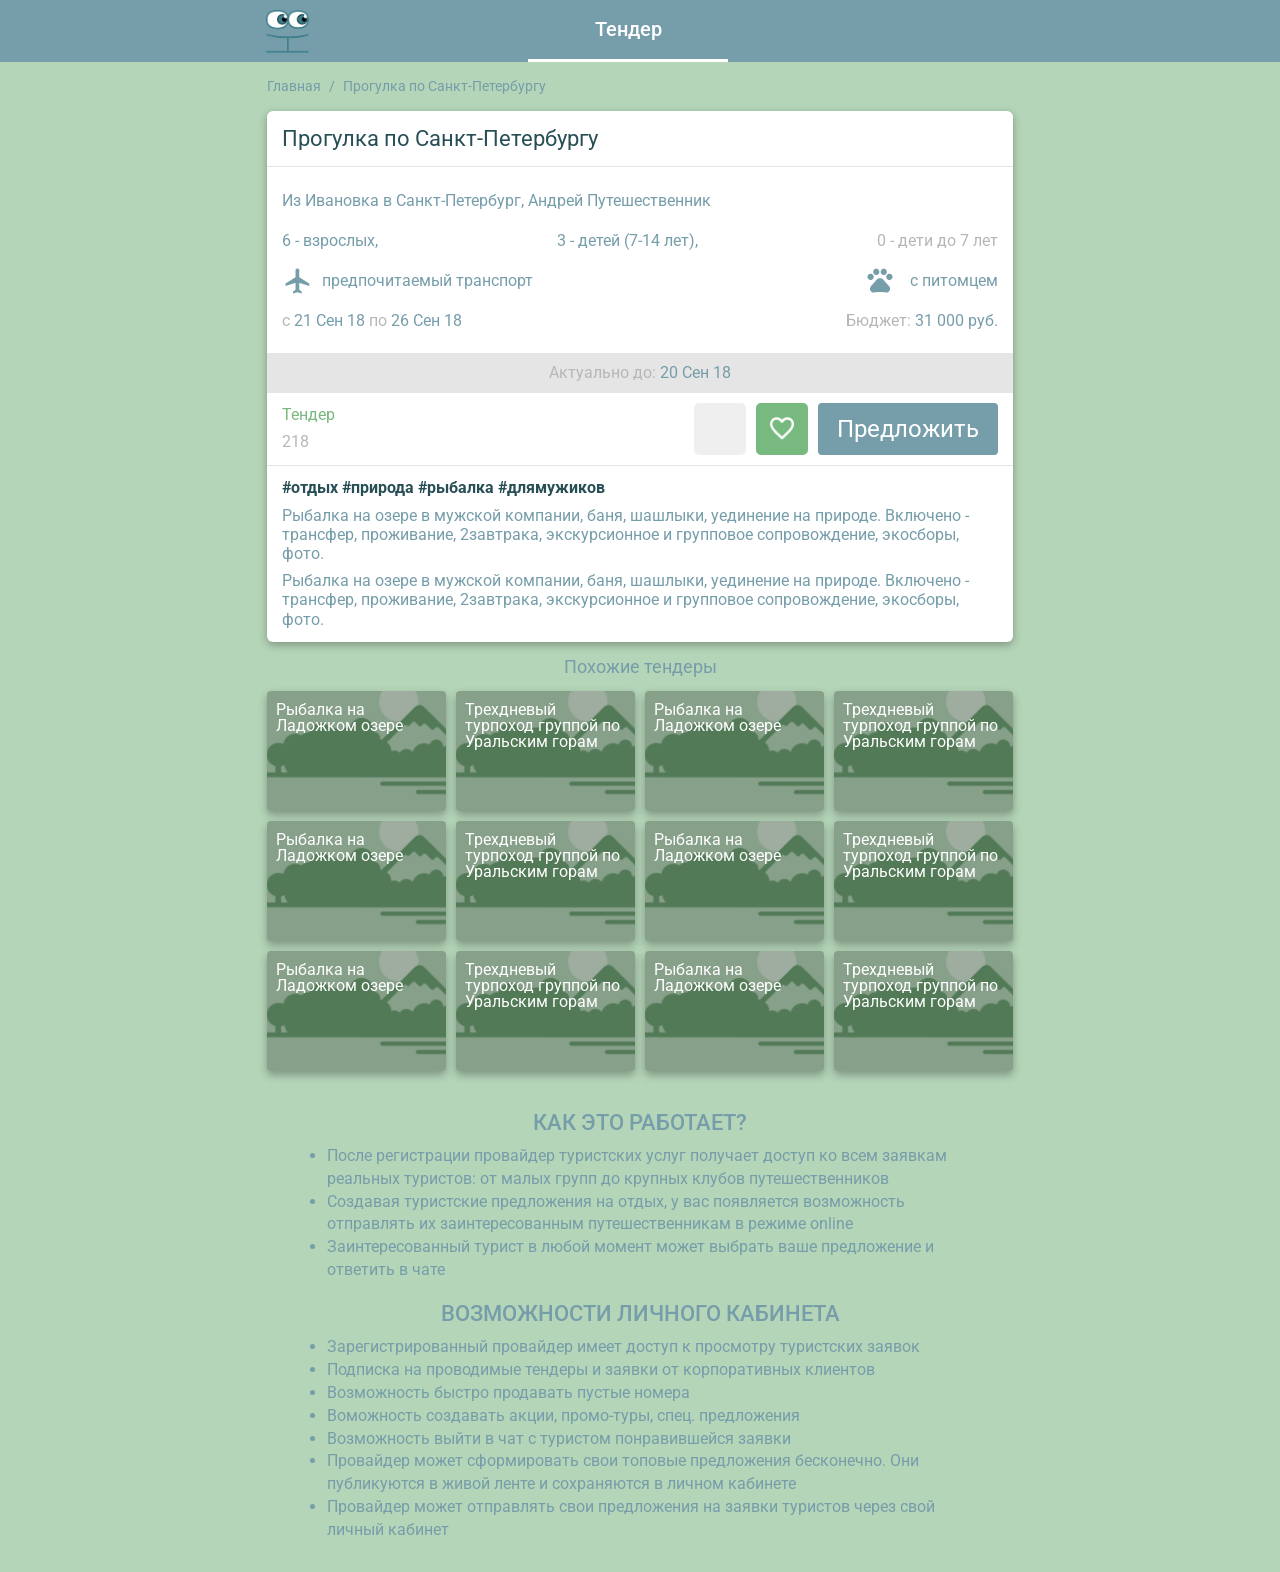
==== files/index.html @ 56664cee "fix index" ====
<!DOCTYPE html>
<!-- saved from url=(0030)https://h-dev.8h.ru/tender/218 -->
<html class="">

<head>
  <meta http-equiv="Content-Type" content="text/html; charset=UTF-8">
  <!--<base href="/">-->
  <base href=".">

  <title>Тендер-заявка на турпортале 8h.ru Прогулка по Санкт-Петербургу</title>
  <meta name="format-detection" content="telephone=no">
  <meta name="viewport" content="width=device-width, initial-scale=1, maximum-scale=1, user-scalable=no">
  <!--        <link rel="shortcut icon" href="design/images/#" />-->
  <link rel="stylesheet" type="text/css" href="./style.css">
  <link rel="stylesheet" type="text/css" href="./bootstrap.min.css">
  <link rel="stylesheet" type="text/css" href="./bootstrap_col_15.css">
  <link rel="stylesheet" type="text/css" href="./jquery.fancybox.css">
  <link rel="stylesheet" href="./jquery.bxslider.css">

  <!-- Yandex.Metrika counter -->
  <script type="text/javascript" async="" src="./tag.js"></script>
  <script type="text/javascript">
    (function (d, w, c) {
      (w[c] = w[c] || []).push(function () {
        try {
          w.yaCounter49089934 = new Ya.Metrika2({
            id: 49089934,
            clickmap: true,
            trackLinks: true,
            accurateTrackBounce: true,
            webvisor: true
          });
        } catch (e) { }
      });

      var n = d.getElementsByTagName("script")[0],
        s = d.createElement("script"),
        f = function () { n.parentNode.insertBefore(s, n); };
      s.type = "text/javascript";
      s.async = true;
      s.src = "https://mc.yandex.ru/metrika/tag.js";

      if (w.opera == "[object Opera]") {
        d.addEventListener("DOMContentLoaded", f, false);
      } else { f(); }
    })(document, window, "yandex_metrika_callbacks2");
  </script>
  <noscript>
    <div>
      <img src="https://mc.yandex.ru/watch/49089934" style="position:absolute; left:-9999px;" alt="" />
    </div>
  </noscript>
  <!-- /Yandex.Metrika counter -->
  <style type="text/css">
    .fancybox-margin {
      margin-right: 0px;
    }
  </style>
  <meta property="og:type" content="website">
  <meta property="og:title" content="Тендер на турпортале 8h.ru Прогулка по Санкт-Петербургу">
  <meta property="og:description" content="Тестовая заявка">
  <style type="text/css">
    .ya-share2,
    .ya-share2 * {
      line-height: normal;
    }

    .ya-share2 :link:hover,
    .ya-share2 :visited:hover {
      color: #000 !important;
    }

    .ya-share2 input {
      color: inherit;
      font: inherit;
      margin: 0;
      line-height: normal;
    }

    .ya-share2__container_size_m {
      font-size: 13px;
    }

    .ya-share2__container_size_m .ya-share2__icon {
      height: 24px;
      width: 24px;
      background-size: 24px 24px;
    }

    .ya-share2__container_size_m .ya-share2__title {
      line-height: 24px;
    }

    .ya-share2__container_size_m .ya-share2__item {
      margin: 5px 4px 5px 0;
    }

    .ya-share2__container_size_m .ya-share2__item:last-child {
      margin-right: 0;
    }

    .ya-share2__container_size_m .ya-share2__counter {
      font-size: 12px;
      line-height: 24px;
      padding: 0 8px;
    }

    .ya-share2__container_size_m .ya-share2__counter:before {
      margin-left: -8px;
    }

    .ya-share2__container_size_m .ya-share2__icon_more:before {
      font-size: 12px;
      line-height: 24px;
    }

    .ya-share2__container_size_m .ya-share2__popup {
      padding: 5px 10px;
    }

    .ya-share2__container_size_m .ya-share2__popup_direction_bottom {
      top: 28px;
    }

    .ya-share2__container_size_m .ya-share2__popup_direction_top {
      bottom: 28px;
    }

    .ya-share2__container_size_m .ya-share2__input_copy {
      width: 140px;
    }

    .ya-share2__container_size_m .ya-share2__badge+.ya-share2__title {
      margin-left: 10px;
    }

    .ya-share2__container_size_s {
      font-size: 12px;
    }

    .ya-share2__container_size_s .ya-share2__icon {
      height: 18px;
      width: 18px;
      background-size: 18px 18px;
    }

    .ya-share2__container_size_s .ya-share2__title {
      line-height: 18px;
    }

    .ya-share2__container_size_s .ya-share2__item {
      margin: 3px 4px 3px 0;
    }

    .ya-share2__container_size_s .ya-share2__item:last-child {
      margin-right: 0;
    }

    .ya-share2__container_size_s .ya-share2__counter {
      font-size: 10px;
      line-height: 18px;
      padding: 0 6px;
    }

    .ya-share2__container_size_s .ya-share2__counter:before {
      margin-left: -6px;
    }

    .ya-share2__container_size_s .ya-share2__icon_more:before {
      font-size: 10px;
      line-height: 18px;
    }

    .ya-share2__container_size_s .ya-share2__popup {
      padding: 3px 6px;
    }

    .ya-share2__container_size_s .ya-share2__popup_direction_bottom {
      top: 21px;
    }

    .ya-share2__container_size_s .ya-share2__popup_direction_top {
      bottom: 21px;
    }

    .ya-share2__container_size_s .ya-share2__input_copy {
      width: 110px;
    }

    .ya-share2__container_size_s .ya-share2__badge+.ya-share2__title {
      margin-left: 6px;
    }

    .ya-share2__list_direction_horizontal>.ya-share2__item {
      display: inline-block;
      vertical-align: top;
      margin-top: 0;
      margin-bottom: 0;
    }

    .ya-share2__list_direction_horizontal>.ya-share2__item>.ya-share2__link>.ya-share2__title {
      display: none;
    }

    .ya-share2__list_direction_vertical>.ya-share2__item {
      display: block;
      margin-right: 0;
    }

    .ya-share2__list_direction_vertical>.ya-share2__item>.ya-share2__link>.ya-share2__badge>.ya-share2__counter {
      display: none;
    }

    .ya-share2__list {
      display: inline-block;
      vertical-align: top;
      padding: 0;
      margin: 0;
      list-style-type: none;
    }

    .ya-share2__item {
      font-family: Arial, sans;
      display: inline-block;
    }

    .ya-share2__item:hover {
      opacity: 0.9;
    }

    .ya-share2__link {
      display: inline-block;
      vertical-align: top;
      text-decoration: none;
      white-space: nowrap;
    }

    .ya-share2__badge {
      display: inline-block;
      vertical-align: top;
      border-radius: 2px;
      color: #fff;
      overflow: hidden;
      position: relative;
    }

    .ya-share2__icon {
      display: inline-block;
      vertical-align: top;
    }

    .ya-share2__icon:active {
      box-shadow: inset 0 2px 0 0 rgba(0, 0, 0, 0.1);
    }

    .ya-share2__counter {
      display: none;
    }

    .ya-share2__counter:before {
      content: "";
      position: absolute;
      width: 1px;
      top: 2px;
      bottom: 2px;
      background: url("[data-uri]") 0 0 repeat-y;
    }

    .ya-share2__counter_visible {
      display: inline-block;
    }

    .ya-share2__counter_total-counter {
      color: #000;
      position: absolute;
      top: 0;
      left: 0;
    }

    .ya-share2__item_total-counter.ya-share2__item_total-counter {
      display: none;
    }

    .ya-share2__item_total-counter.ya-share2__item_total-counter_visible {
      display: inline-block;
    }

    .ya-share2__title {
      display: inline-block;
      color: #000;
      vertical-align: bottom;
    }

    .ya-share2__title:hover {
      color: #f00;
    }

    .ya-share2__item_more {
      position: relative;
    }

    .ya-share2__item_more:hover {
      opacity: 1;
    }

    .ya-share2__icon_more,
    .ya-share2__icon_total-counter {
      background-color: #fff;
      border: 1px solid #cdcdcd;
      box-sizing: border-box;
      position: relative;
    }

    .ya-share2__icon_more:before {
      content: '•••';
      color: #a0a0a0;
      left: 0;
      right: 0;
      top: 0;
      bottom: 0;
      position: absolute;
      text-align: center;
    }

    .ya-share2__popup {
      position: absolute;
      display: none;
      border: 1px solid #e6e6e6;
      z-index: 9999;
      background-color: #fff;
    }

    .ya-share2__popup_direction_bottom {
      box-shadow: 0 10px 20px -5px rgba(0, 0, 0, 0.4);
    }

    .ya-share2__popup_direction_top {
      box-shadow: 0 0 20px -5px rgba(0, 0, 0, 0.4);
    }

    .ya-share2__popup_list-direction_horizontal {
      right: 0;
    }

    .ya-share2__popup_list-direction_vertical {
      left: 0;
    }

    .ya-share2__popup_visible {
      display: block;
    }

    .ya-share2__popup_clipboard .ya-share2__input_copy,
    .ya-share2__link_copy {
      display: none;
    }

    .ya-share2__popup_clipboard .ya-share2__link_copy {
      display: inline-block;
    }

    .ya-share2__item_service_blogger .ya-share2__badge {
      background-color: #fb8f3d;
    }

    .ya-share2__item_service_blogger .ya-share2__icon {
      background: url("data:image/svg+xml,%3Csvg viewBox='0 0 24 24' xmlns='http://www.w3.org/2000/svg'%3E%3Cpath d='M19.896 14.833A5.167 5.167 0 0 1 14.729 20H9.166A5.167 5.167 0 0 1 4 14.833V9.167A5.166 5.166 0 0 1 9.166 4h2.608a5.167 5.167 0 0 1 5.167 5.167l.002.011c.037.536.484.96 1.03.96l.018-.002h.872c.57 0 1.034.463 1.034 1.034l-.001 3.663zM9.038 10.176h2.926a.993.993 0 0 0 0-1.987H9.038a.994.994 0 0 0 0 1.987zm5.867 3.83H9.032a.94.94 0 0 0 0 1.879h5.873a.94.94 0 1 0 0-1.88z' fill='%23FFF' fill-rule='evenodd'/%3E%3C/svg%3E");
    }

    .ya-share2__item_service_collections .ya-share2__badge {
      background-color: #eb1c00;
    }

    .ya-share2__item_service_collections .ya-share2__icon {
      background: url("data:image/svg+xml,%3Csvg viewBox='0 0 24 24' xmlns='http://www.w3.org/2000/svg'%3E%3Cpath d='M7 18l5-2.71L17 18V6H7v12z' fill='%23FFF' fill-rule='evenodd'/%3E%3C/svg%3E");
    }

    .ya-share2__item_service_delicious .ya-share2__badge {
      background-color: #31a9ff;
    }

    .ya-share2__item_service_delicious .ya-share2__icon {
      background: url("data:image/svg+xml,%3Csvg viewBox='0 0 24 24' xmlns='http://www.w3.org/2000/svg'%3E%3Cpath d='M4 12h8v8H4zm8-8h8v8h-7.984z' fill='%23FFF' fill-rule='evenodd'/%3E%3C/svg%3E");
    }

    .ya-share2__item_service_digg .ya-share2__badge {
      background-color: #000;
    }

    .ya-share2__item_service_digg .ya-share2__icon {
      background: url("data:image/svg+xml,%3Csvg viewBox='0 0 24 24' xmlns='http://www.w3.org/2000/svg'%3E%3Cpath d='M5.555 10.814V14.1h.96s.18.005.18-.222v-3.287h-.96s-.18-.006-.18.222zm8.032 3.065v-3.287h-.96s-.18-.006-.18.222V14.1h.96s.18.006.18-.222zm-5.306 1.32c0 .227-.18.222-.18.222H4V9.497c0-.227.18-.222.18-.222h2.514V7.222c0-.227.18-.222.18-.222h1.408l-.001 8.199zm2.065 0c0 .227-.18.221-.18.221H8.761V9.496c0-.226.18-.221.18-.221h1.406v5.924zm0-7.103c0 .227-.18.222-.18.222H8.76V7.222c0-.227.18-.222.18-.222h1.408l-.001 1.096zm4.827 9.21c0 .228-.18.223-.18.223h-4.1v-1.096c0-.227.18-.222.18-.222h2.513v-.79h-2.694V9.497c0-.227.18-.222.18-.222l4.102.003v8.029zm4.826 0c0 .228-.18.223-.18.223h-4.1v-1.096c0-.227.18-.222.18-.222h2.514v-.79h-2.695V9.497c0-.227.18-.222.18-.222L20 9.279v8.028zm-1.585-3.427v-3.287h-.96s-.18-.006-.18.222V14.1h.96s.18.006.18-.222z' fill='%23FFF' fill-rule='evenodd'/%3E%3C/svg%3E");
    }

    .ya-share2__item_service_evernote .ya-share2__badge {
      background-color: #24d666;
    }

    .ya-share2__item_service_evernote .ya-share2__icon {
      background: url("data:image/svg+xml,%3Csvg viewBox='0 0 24 24' xmlns='http://www.w3.org/2000/svg'%3E%3Cpath d='M6.277 7.109h1.517c.08 0 .16-.08.16-.16V5.313c0-.28.08-.559.159-.758l.04-.12L5.2 7.348l.16-.08c.239-.12.558-.16.917-.16zm11.654-.28c-.12-.638-.479-.917-.838-1.037-.36-.12-.718-.28-1.676-.4-.759-.08-1.557-.12-2.116-.12-.16-.438-.399-.917-1.317-1.156-.638-.16-1.796-.12-2.155-.08-.559.08-.758.319-.918.479-.16.16-.28.598-.28.878v1.556c0 .48-.318.838-.877.838H6.397c-.32 0-.559.04-.758.12-.16.12-.32.28-.4.4-.2.279-.239.598-.239.957 0 0 0 .28.08.798.04.4.479 3.033.878 3.911.16.36.28.48.599.639.718.32 2.354.639 3.152.758.759.08 1.278.32 1.557-.279 0 0 .04-.16.12-.36a6.3 6.3 0 0 0 .28-1.915c0-.04.079-.04.079 0 0 .36-.08 1.557.838 1.876.36.12 1.118.24 1.876.32.678.079 1.197.358 1.197 2.114 0 1.078-.24 1.238-1.397 1.238-.958 0-1.317.04-1.317-.759 0-.598.599-.558 1.078-.558.2 0 .04-.16.04-.52 0-.398.24-.598 0-.598-1.557-.04-2.475 0-2.475 1.956 0 1.796.679 2.115 2.914 2.115 1.756 0 2.354-.04 3.073-2.275.16-.439.479-1.796.678-4.03.16-1.478-.12-5.788-.319-6.866zm-3.033 4.75c-.2 0-.32 0-.519.04h-.08s-.04 0-.04-.04v-.04c.08-.4.28-.878.878-.878.639.04.799.599.799 1.038v.04c0 .04-.04.04-.04.04-.04 0-.04 0-.04-.04-.28-.08-.599-.12-.958-.16z' fill='%23FFF' fill-rule='evenodd'/%3E%3C/svg%3E");
    }

    .ya-share2__item_service_facebook .ya-share2__badge {
      background-color: #3b5998;
    }

    .ya-share2__item_service_facebook .ya-share2__icon {
      background: url("data:image/svg+xml,%3Csvg viewBox='0 0 24 24' xmlns='http://www.w3.org/2000/svg'%3E%3Cpath d='M13.423 20v-7.298h2.464l.369-2.845h-2.832V8.042c0-.824.23-1.385 1.417-1.385h1.515V4.111A20.255 20.255 0 0 0 14.148 4c-2.183 0-3.678 1.326-3.678 3.76v2.097H8v2.845h2.47V20h2.953z' fill='%23FFF' fill-rule='evenodd'/%3E%3C/svg%3E");
    }

    .ya-share2__item_service_gplus .ya-share2__badge {
      background-color: #dc4e41;
    }

    .ya-share2__item_service_gplus .ya-share2__icon {
      background: url("data:image/svg+xml,%3Csvg viewBox='0 0 24 24' xmlns='http://www.w3.org/2000/svg'%3E%3Cpath d='M9.09 11.364v1.745h2.888c-.116.75-.873 2.196-2.887 2.196-1.738 0-3.156-1.44-3.156-3.214 0-1.775 1.418-3.215 3.156-3.215.989 0 1.65.422 2.029.786l1.382-1.331C11.615 7.5 10.465 7 9.09 7A5.087 5.087 0 0 0 4 12.09a5.087 5.087 0 0 0 5.09 5.092c2.94 0 4.888-2.066 4.888-4.975 0-.334-.036-.589-.08-.843H9.091zm10.91 0h-1.455V9.909h-1.454v1.455h-1.455v1.454h1.455v1.455h1.454v-1.455H20' fill='%23FFF' fill-rule='evenodd'/%3E%3C/svg%3E");
    }

    .ya-share2__item_service_linkedin .ya-share2__badge {
      background-color: #0083be;
    }

    .ya-share2__item_service_linkedin .ya-share2__icon {
      background: url("data:image/svg+xml,%3Csvg viewBox='0 0 24 24' xmlns='http://www.w3.org/2000/svg'%3E%3Cpath d='M4.246 8.954h3.41v10.281h-3.41zm1.725-4.935c-1.167 0-1.929.769-1.929 1.776 0 .987.74 1.777 1.884 1.777h.022c1.19 0 1.93-.79 1.93-1.777-.023-1.007-.74-1.776-1.907-1.776zm10.052 4.715c-1.81 0-2.62.997-3.073 1.698V8.976H9.54c.045.965 0 10.281 0 10.281h3.41v-5.742c0-.307.022-.614.112-.834.246-.613.807-1.25 1.75-1.25 1.233 0 1.727.944 1.727 2.325v5.501h3.41v-5.896c0-3.158-1.683-4.627-3.926-4.627z' fill='%23FFF' fill-rule='evenodd'/%3E%3C/svg%3E");
    }

    .ya-share2__item_service_lj .ya-share2__badge {
      background-color: #0d425a;
    }

    .ya-share2__item_service_lj .ya-share2__icon {
      background: url("data:image/svg+xml,%3Csvg viewBox='0 0 24 24' xmlns='http://www.w3.org/2000/svg'%3E%3Cg fill='none' fill-rule='evenodd'%3E%3Cpath d='M17.815 13.3c.438 2.114.868 4.221 1.306 6.336.037.178-.148.385-.334.311-2.025-.741-4.006-1.49-6.01-2.24a.625.625 0 0 1-.318-.23l-7.39-8.903c-.067-.082-.082-.215-.06-.32.312-1.23.72-2.143 1.752-3.019C7.799 4.36 8.779 4.1 10.047 4.004c.156-.015.223.014.312.133 2.418 2.909 4.837 5.817 7.248 8.725a.888.888 0 0 1 .208.438z' fill='%23FFF'/%3E%3Cpath d='M6.175 8.462c.69-1.795 2.3-3.004 3.835-3.301l-.185-.223a4.242 4.242 0 0 0-3.85 3.272l.2.252z' fill='%230D425A'/%3E%3Cpath d='M10.53 5.792c-1.744.326-3.124 1.513-3.851 3.271l.905 1.091c.787-1.78 2.3-2.997 3.836-3.302l-.89-1.06zm2.76 7.827L9.364 8.9a6.119 6.119 0 0 0-1.269 1.87l4.89 5.89c.289-.385.867-2.359.303-3.041zM9.647 8.633l3.947 4.748c.445.542 2.456.327 3.086-.193l-4.756-5.72c-.793.156-1.587.564-2.277 1.165zm7.308 5.045c-.609.46-1.9.735-2.931.527.074.823-.096 1.892-.616 2.745l1.885.712 1.528.564c.223-.378.542-.608.913-.764l-.35-1.692-.43-2.092z' fill='%230D425A'/%3E%3C/g%3E%3C/svg%3E");
    }

    .ya-share2__item_service_moimir .ya-share2__badge {
      background-color: #168de2;
    }

    .ya-share2__item_service_moimir .ya-share2__icon {
      background: url("data:image/svg+xml,%3Csvg viewBox='0 0 24 24' xmlns='http://www.w3.org/2000/svg'%3E%3Cpath d='M8.889 9.667a1.333 1.333 0 1 0 0-2.667 1.333 1.333 0 0 0 0 2.667zm6.222 0a1.333 1.333 0 1 0 0-2.667 1.333 1.333 0 0 0 0 2.667zm4.77 6.108l-1.802-3.028a.879.879 0 0 0-1.188-.307.843.843 0 0 0-.313 1.166l.214.36a6.71 6.71 0 0 1-4.795 1.996 6.711 6.711 0 0 1-4.792-1.992l.217-.364a.844.844 0 0 0-.313-1.166.878.878 0 0 0-1.189.307l-1.8 3.028a.844.844 0 0 0 .312 1.166.88.88 0 0 0 1.189-.307l.683-1.147a8.466 8.466 0 0 0 5.694 2.18 8.463 8.463 0 0 0 5.698-2.184l.685 1.151a.873.873 0 0 0 1.189.307.844.844 0 0 0 .312-1.166z' fill='%23FFF' fill-rule='evenodd'/%3E%3C/svg%3E");
    }

    .ya-share2__item_service_odnoklassniki .ya-share2__badge {
      background-color: #eb722e;
    }

    .ya-share2__item_service_odnoklassniki .ya-share2__icon {
      background: url("data:image/svg+xml,%3Csvg viewBox='0 0 24 24' xmlns='http://www.w3.org/2000/svg'%3E%3Cg fill='%23FFF' fill-rule='evenodd'%3E%3Cpath d='M11.674 6.536a1.69 1.69 0 0 0-1.688 1.688c0 .93.757 1.687 1.688 1.687a1.69 1.69 0 0 0 1.688-1.687 1.69 1.69 0 0 0-1.688-1.688zm0 5.763a4.08 4.08 0 0 1-4.076-4.075 4.08 4.08 0 0 1 4.076-4.077 4.08 4.08 0 0 1 4.077 4.077 4.08 4.08 0 0 1-4.077 4.075zM10.025 15.624a7.633 7.633 0 0 1-2.367-.98 1.194 1.194 0 0 1 1.272-2.022 5.175 5.175 0 0 0 5.489 0 1.194 1.194 0 1 1 1.272 2.022 7.647 7.647 0 0 1-2.367.98l2.279 2.28a1.194 1.194 0 0 1-1.69 1.688l-2.238-2.24-2.24 2.24a1.193 1.193 0 1 1-1.689-1.689l2.279-2.279'/%3E%3C/g%3E%3C/svg%3E");
    }

    .ya-share2__item_service_pinterest .ya-share2__badge {
      background-color: #c20724;
    }

    .ya-share2__item_service_pinterest .ya-share2__icon {
      background: url("data:image/svg+xml,%3Csvg viewBox='0 0 24 24' xmlns='http://www.w3.org/2000/svg'%3E%3Cpath d='M6 9.742c0 1.58.599 2.986 1.884 3.51.21.087.4.003.46-.23.043-.16.144-.568.189-.738.06-.23.037-.31-.133-.512-.37-.436-.608-1.001-.608-1.802 0-2.322 1.74-4.402 4.53-4.402 2.471 0 3.829 1.508 3.829 3.522 0 2.65-1.174 4.887-2.917 4.887-.963 0-1.683-.795-1.452-1.77.276-1.165.812-2.421.812-3.262 0-.752-.405-1.38-1.24-1.38-.985 0-1.775 1.017-1.775 2.38 0 .867.293 1.454.293 1.454L8.69 16.406c-.352 1.487-.053 3.309-.028 3.492.015.11.155.136.22.054.09-.119 1.262-1.564 1.66-3.008.113-.409.647-2.526.647-2.526.32.61 1.254 1.145 2.248 1.145 2.957 0 4.964-2.693 4.964-6.298C18.4 6.539 16.089 4 12.576 4 8.204 4 6 7.13 6 9.742z' fill='%23FFF' fill-rule='evenodd'/%3E%3C/svg%3E");
    }

    .ya-share2__item_service_pocket .ya-share2__badge {
      background-color: #ee4056;
    }

    .ya-share2__item_service_pocket .ya-share2__icon {
      background: url("data:image/svg+xml,%3Csvg viewBox='0 0 24 24' xmlns='http://www.w3.org/2000/svg'%3E%3Cpath d='M17.9 5c1.159 0 2.1.948 2.1 2.117v5.862c0 .108-.008.215-.024.32.016.156.024.314.024.473 0 3.36-3.582 6.085-8 6.085s-8-2.724-8-6.085c0-.159.008-.317.024-.473a2.148 2.148 0 0 1-.024-.32V7.117C4 5.948 4.94 5 6.1 5h11.8zM8.596 9.392L12 12.795l3.404-3.403a1.063 1.063 0 0 1 1.502 1.502l-4.132 4.131c-.21.21-.486.314-.76.311-.284.01-.571-.094-.788-.31l-4.132-4.132a1.063 1.063 0 0 1 1.502-1.502z' fill='%23FFF' fill-rule='evenodd'/%3E%3C/svg%3E");
    }

    .ya-share2__item_service_qzone .ya-share2__badge {
      background-color: #f5b53c;
    }

    .ya-share2__item_service_qzone .ya-share2__icon {
      background: url("data:image/svg+xml,%3Csvg viewBox='0 0 24 24' xmlns='http://www.w3.org/2000/svg'%3E%3Cpath d='M17.367 14.463s-.105.148-.457.299l-.553.222.597 3.273c.062.282.25.983-.082 1.062-.17.04-.307-.067-.395-.121l-.769-.445-2.675-1.545c-.204-.122-.78-.546-1.093-.489-.205.038-.336.127-.483.216l-.77.445-2.39 1.386-.883.508c-.123.06-.301.058-.394-.025-.07-.063-.09-.253-.063-.388l.19-1.004.572-3.02c.047-.2.237-.975.166-1.137-.048-.107-.173-.196-.261-.267l-.61-.565-2.13-1.983c-.189-.153-.345-.345-.533-.496l-.235-.216c-.062-.078-.165-.235-.09-.369.142-.248.974-.218 1.335-.28l2.682-.31.82-.09c.146-.024.299-.004.413-.063.239-.123.51-.809.636-1.087l1.31-2.714c.151-.297.286-.603.431-.896.075-.15.133-.308.305-.356.162-.045.257.105.312.178.177.235.325.685.451.973l1.29 2.853c.104.238.363.964.54 1.074.266.166.858.108 1.227.172l2.841.292c.355.062 1.245.01 1.36.267.076.17-.072.314-.152.394l-.864.814-1.983 1.868c-.185.164-.77.637-.833.858-.04.14.02.414.088.722-.096-.001-.39-.007-1.182-.029-.63-.007-2.616-.17-2.713-.178l-.84-.076c-.14-.023-.326.012-.4-.076v-.02c1.727-1.168 3.407-2.416 5.142-3.578l-.006-.044c-.146-.072-.359-.059-.54-.095-.385-.077-.79-.078-1.208-.147-.75-.124-1.59-.114-2.434-.114-1.172 0-2.329.03-3.35.21-.45.079-.894.095-1.309.197-.172.042-.358.03-.49.108l.007.012c.1.027.253.02.381.02l.928.019.808.025.813.032.591.032c.486.075 1.007.036 1.475.114.404.068.804.065 1.182.14.113.022.245.015.33.064v.006c-.039.094-.336.255-.432.318l-1.055.743-2.256 1.62-1.417.992c.003.048.024.035.045.061 1.15.167 2.52.258 3.77.262 1.298.005 2.465-.094 3.118-.193.561-.086 1.082-.147 1.653-.287.325-.08.521-.148.521-.148z' fill='%23FFF' fill-rule='evenodd'/%3E%3C/svg%3E");
    }

    .ya-share2__item_service_reddit .ya-share2__badge {
      background-color: #ff4500;
    }

    .ya-share2__item_service_reddit .ya-share2__icon {
      background: url("data:image/svg+xml,%3Csvg viewBox='0 0 24 24' xmlns='http://www.w3.org/2000/svg'%3E%3Cpath d='M16.542 10.63c-1.105-.636-2.494-1.033-4.025-1.118l.808-2.393 2.182.637c0 .963.78 1.742 1.743 1.742.964 0 1.758-.779 1.758-1.742C19.008 6.78 18.214 6 17.25 6c-.609 0-1.148.326-1.459.793l-2.65-.764a.482.482 0 0 0-.61.311l-1.063 3.172c-1.516.085-2.905.482-4.01 1.119a1.987 1.987 0 0 0-1.46-.623A1.995 1.995 0 0 0 4 12.004c0 .75.425 1.403 1.035 1.742-.029.17-.043.34-.043.51 0 2.62 3.146 4.744 7.015 4.744 3.855 0 7-2.124 7-4.744 0-.17-.013-.34-.042-.51A1.974 1.974 0 0 0 20 12.004a1.995 1.995 0 0 0-1.998-1.996c-.581 0-1.091.24-1.46.623zM9.499 12.5a1.01 1.01 0 0 1 1.006 1.006.998.998 0 0 1-1.006.991.986.986 0 0 1-.992-.991c0-.553.439-1.006.992-1.006zm5.002 0a.998.998 0 0 0-.992 1.006c0 .552.44.991.992.991a.998.998 0 0 0 1.006-.991 1.01 1.01 0 0 0-1.006-1.006zm-5.3 3.597a.484.484 0 0 1-.085-.694c.156-.226.482-.255.694-.085.567.44 1.474.68 2.197.68.709 0 1.616-.24 2.197-.68a.484.484 0 0 1 .694.085.496.496 0 0 1-.085.694c-.737.58-1.885.907-2.806.907-.935 0-2.07-.326-2.806-.907zm8.05-7.59c-.411 0-.752-.34-.752-.75 0-.426.34-.752.751-.752s.752.326.752.751c0 .41-.34.75-.752.75z' fill='%23FFF' fill-rule='evenodd'/%3E%3C/svg%3E");
    }

    .ya-share2__item_service_renren .ya-share2__badge {
      background-color: #1760a7;
    }

    .ya-share2__item_service_renren .ya-share2__icon {
      background: url("data:image/svg+xml,%3Csvg viewBox='0 0 24 24' xmlns='http://www.w3.org/2000/svg'%3E%3Cpath d='M12.019 15.562l-.001-.003-.018.002a.055.055 0 0 0 .019.001zM7.71 12.398l.146-.68c.048-.205.03-.452.03-.692V9.812L7.88 8c-.139 0-.278.043-.393.076-.358.102-.666.201-.962.352-1.158.59-2.022 1.565-2.387 2.944-.343 1.297-.007 2.652.522 3.507.118.19.269.48.44.61.135-.02.272-.15.375-.217a6.06 6.06 0 0 0 .622-.452l.24-.229c.63-.506 1.075-1.346 1.373-2.193zm4.276 3.164h.02a.382.382 0 0 0-.019-.003v.003zm-3.01-.888l-.258-.575-.088-.264H8.62l-.264.498c-.176.288-.358.574-.557.839a6.5 6.5 0 0 1-.85.944l-.517.422.012.024.287.14c.206.091.43.173.657.235.788.217 1.811.177 2.545-.053.178-.055.643-.194.739-.305v-.017c-.177-.092-.324-.254-.47-.381a5.573 5.573 0 0 1-1.225-1.507zm10.884-3.302c-.365-1.379-1.23-2.354-2.387-2.944-.296-.15-.604-.25-.962-.352-.115-.033-.254-.077-.393-.076l-.005 1.812v1.214c0 .24-.019.487.029.692l.147.68c.297.847.741 1.687 1.372 2.193l.24.23c.196.164.402.309.622.45.103.067.24.198.375.218.171-.13.322-.42.44-.61.529-.855.865-2.21.522-3.507zm-3.66 3.8c-.2-.265-.381-.55-.557-.839l-.264-.498h-.011l-.088.264-.258.575a5.576 5.576 0 0 1-1.226 1.507c-.145.127-.292.29-.469.38v.018c.096.111.561.25.739.305.734.23 1.757.27 2.545.053a4.85 4.85 0 0 0 .657-.234l.287-.141a1.31 1.31 0 0 0 .012-.024l-.516-.422a6.5 6.5 0 0 1-.85-.944zm-1.653-2.727c.068-.192.097-.402.146-.61.05-.21.024-.484.024-.727V9.753l-.006-1.741c-.015-.008-.02-.01-.047-.012-.197.047-.326.05-.592.14-.357.102-.685.275-.985.44-.289.16-.53.388-.78.587-.097.077-.199.19-.308.312l.01.01a1.19 1.19 0 0 0-.01.012l.36.47c.232.359.445.763.581 1.213.326 1.079.182 2.411-.235 3.273a4.9 4.9 0 0 1-.445.75l-.258.323a.018.018 0 0 1-.003.007c.004.007.01.016.012.022h.008c.395-.215.686-.574 1.027-.844.189-.15.354-.35.504-.54.404-.514.755-1.046.997-1.73zm-2.55 3.085l-.259-.323a4.903 4.903 0 0 1-.445-.75c-.417-.862-.561-2.194-.235-3.273.136-.45.35-.854.58-1.214L12 9.501l-.01-.011.01-.01a2.791 2.791 0 0 0-.308-.313c-.25-.2-.491-.427-.78-.586-.3-.166-.628-.339-.985-.44-.266-.09-.395-.094-.592-.141-.026.001-.032.004-.047.012l-.006 1.741v1.355c0 .243-.026.517.024.727.049.208.078.418.146.61.242.684.593 1.216.997 1.73.15.19.315.39.505.54.34.27.63.629 1.026.844h.008c.001-.006.008-.015.012-.022a.019.019 0 0 1-.003-.007z' fill='%23FFF' fill-rule='evenodd'/%3E%3C/svg%3E");
    }

    .ya-share2__item_service_sinaWeibo .ya-share2__badge {
      background-color: #c53220;
    }

    .ya-share2__item_service_sinaWeibo .ya-share2__icon {
      background: url("data:image/svg+xml,%3Csvg viewBox='0 0 24 24' xmlns='http://www.w3.org/2000/svg'%3E%3Ctitle%3EsinaWeibo%3C/title%3E%3Cpath d='M10.266 14.696c-.103.421.55.447.64.063.037-.191-.103-.332-.282-.332-.167 0-.333.128-.358.269zm-.128.945c.102-.498-.307-.869-.793-.843-.46.038-.843.358-.92.754-.115.511.307.882.793.844.46-.026.843-.345.92-.755zm3.797-3.157c-1.586-.997-3.707-1.01-5.42-.447-.857.28-1.764.818-2.301 1.495-.627.793-.882 1.815-.23 2.8.958 1.431 3.413 2.033 5.675 1.508 1.33-.307 2.749-1.048 3.35-2.326.562-1.177-.052-2.378-1.074-3.03zm-3.17.498c.945.167 1.7.755 1.827 1.739.243 1.854-2.173 3.336-4.026 2.327a1.933 1.933 0 0 1-.742-2.723c.435-.767 1.266-1.266 2.148-1.355a2.75 2.75 0 0 1 .793.012zm6.11-.37c-.268-.18-.538-.281-.856-.383-.308-.103-.359-.154-.243-.46.076-.218.14-.41.166-.666.14-1.15-.793-1.495-1.854-1.406-.498.039-.92.167-1.355.307-.281.09-.806.384-.92.205-.064-.09.013-.23.038-.32.166-.626.23-1.496-.384-1.88-.447-.28-1.227-.204-1.7-.038-2.556.87-6.455 4.552-5.663 7.479.18.664.55 1.163.908 1.521 1.061 1.061 2.71 1.65 4.231 1.866 1.112.154 2.263.14 3.375-.064 1.815-.332 3.554-1.15 4.679-2.607.754-.972.997-2.352 0-3.235a3.334 3.334 0 0 0-.422-.319zm1.623-3.682c.652 1.483-.064 2.148.166 2.66.192.421.767.46 1.023.14.191-.243.294-.959.307-1.278a4.193 4.193 0 0 0-1.125-3.12c-.984-1.073-2.276-1.444-3.694-1.303-.256.025-.46.064-.601.217-.332.358-.166.882.294.959.384.063 1.342-.23 2.416.396.498.307.971.792 1.214 1.33zm-3.45-.562c-.282.345-.078.87.408.856.294-.012.358-.05.677.051.307.103.626.448.64.857.025.268-.282.895.32 1.061a.523.523 0 0 0 .536-.166c.115-.128.166-.371.192-.575.089-.857-.333-1.598-1.01-2.02-.384-.23-1.445-.46-1.764-.064z' fill='%23FFF' fill-rule='evenodd'/%3E%3C/svg%3E");
    }

    .ya-share2__item_service_skype .ya-share2__badge {
      background-color: #00aff0;
    }

    .ya-share2__item_service_skype .ya-share2__icon {
      background: url("data:image/svg+xml,%3Csvg viewBox='0 0 24 24' xmlns='http://www.w3.org/2000/svg'%3E%3Cpath d='M19.537 13.698c.115-.52.176-1.06.176-1.614 0-4.155-3.415-7.524-7.63-7.524-.444 0-.88.038-1.304.11A4.444 4.444 0 0 0 8.425 4C5.981 4 4 5.954 4 8.364c0 .805.222 1.56.608 2.207a7.428 7.428 0 0 0-.155 1.513c0 4.156 3.416 7.4 7.63 7.4.477 0 .944-.044 1.397-.126.623.33 1.335.642 2.092.642 2.444 0 4.425-1.953 4.425-4.364 0-.695-.166-1.354-.46-1.938zm-3.974 1.457c-.294.418-.725.747-1.293.984-.567.238-1.239.356-2.016.356-.933 0-1.702-.162-2.308-.486a2.986 2.986 0 0 1-1.047-.934c-.268-.39-.403-.768-.403-1.137 0-.213.08-.395.242-.547a.855.855 0 0 1 .615-.229c.202 0 .373.059.512.178.14.119.26.294.358.527.12.278.25.51.39.695.139.185.336.34.589.46.254.12.587.18 1 .18.566 0 1.027-.12 1.382-.364.354-.243.532-.547.532-.91a.919.919 0 0 0-.287-.702 1.88 1.88 0 0 0-.741-.412 13.21 13.21 0 0 0-1.216-.303c-.678-.146-1.247-.318-1.703-.513-.458-.196-.822-.463-1.09-.8-.269-.34-.403-.759-.403-1.26 0-.48.142-.904.426-1.275.283-.372.693-.658 1.23-.858.537-.2 1.17-.299 1.895-.299.58 0 1.082.066 1.505.198.423.133.774.309 1.053.528.28.22.484.45.612.691.13.24.194.477.194.705 0 .21-.08.4-.241.567a.8.8 0 0 1-.603.252c-.22 0-.386-.05-.5-.151-.114-.101-.237-.266-.37-.495a2.27 2.27 0 0 0-.618-.768c-.241-.184-.627-.276-1.16-.276-.494 0-.893.1-1.196.3-.303.199-.455.44-.455.72 0 .173.053.324.155.45.103.128.245.235.426.326.18.091.363.162.547.214.185.052.49.126.916.225a15.47 15.47 0 0 1 1.446.38c.432.138.8.307 1.103.503.302.198.54.45.709.752.17.302.255.673.255 1.111 0 .525-.148.998-.442 1.417z' fill='%23FFF' fill-rule='evenodd'/%3E%3C/svg%3E");
    }

    .ya-share2__item_service_surfingbird .ya-share2__badge {
      background-color: #30baff;
    }

    .ya-share2__item_service_surfingbird .ya-share2__icon {
      background: url("data:image/svg+xml,%3Csvg viewBox='0 0 24 24' xmlns='http://www.w3.org/2000/svg'%3E%3Cpath d='M17.315 8.49l-.214 1.987-3.436 3.382h-1.826l-.698 1.826v2.523l-2.47-.698 2.846-5.1L4 8.167l5.638.752L6.899 5l7.463 4.027 2.202-2.47h1.02L20 7.631z' fill='%23FFF' fill-rule='evenodd'/%3E%3C/svg%3E");
    }

    .ya-share2__item_service_telegram .ya-share2__badge {
      background-color: #64a9dc;
    }

    .ya-share2__item_service_telegram .ya-share2__icon {
      background: url("data:image/svg+xml,%3Csvg viewBox='0 0 24 24' xmlns='http://www.w3.org/2000/svg'%3E%3Cpath d='M18.92 6.089L4.747 11.555c-.967.388-.962.928-.176 1.168l3.534 1.104 1.353 4.146c.164.454.083.634.56.634.368 0 .53-.168.736-.368.13-.127.903-.88 1.767-1.719l3.677 2.717c.676.373 1.165.18 1.333-.628l2.414-11.374c.247-.99-.378-1.44-1.025-1.146zM8.66 13.573l7.967-5.026c.398-.242.763-.112.463.154l-6.822 6.155-.265 2.833-1.343-4.116z' fill='%23FFF' fill-rule='evenodd'/%3E%3C/svg%3E");
    }

    .ya-share2__item_service_tencentWeibo .ya-share2__badge {
      background-color: #53a9d7;
    }

    .ya-share2__item_service_tencentWeibo .ya-share2__icon {
      background: url("data:image/svg+xml,%3Csvg viewBox='0 0 24 24' xmlns='http://www.w3.org/2000/svg'%3E%3Cpath d='M8.813 6.01a4.397 4.397 0 0 0-4.326 6.121c.087.199.312.29.511.2a.382.382 0 0 0 .206-.51 3.566 3.566 0 0 1-.286-1.668A3.616 3.616 0 0 1 8.76 6.79a3.615 3.615 0 0 1 3.366 3.84 3.615 3.615 0 0 1-4.65 3.218.39.39 0 0 0-.486.263.394.394 0 0 0 .262.485c.315.093.647.152.977.174a4.397 4.397 0 0 0 4.677-4.087A4.398 4.398 0 0 0 8.813 6.01zm-1.348 5.658a1.67 1.67 0 1 0-.46-.655c-.274.27-.565.59-.854.966-1.022 1.315-2.224 3.694-2.148 7.007.006.204.157.484.355.497l.04.002c.213.015.394-.301.391-.516-.064-2.458.6-4.662 1.955-6.423.242-.316.488-.626.72-.878zm12.388 4.106c-1.307-.48-2.302-1.27-2.95-2.352a4.873 4.873 0 0 1-.354-.71.819.819 0 0 0 .337-.36.829.829 0 0 0-.395-1.098.822.822 0 0 0-1.098.392.822.822 0 0 0 .724 1.177c.091.237.218.516.39.81.483.812 1.431 1.912 3.196 2.558a.226.226 0 0 0 .278-.113c0-.006.005-.01.007-.022a.224.224 0 0 0-.135-.282zm-3.767-1.676a2.04 2.04 0 0 1-1.707-3.042 2.039 2.039 0 0 1 2.784-.787 2.04 2.04 0 0 1 .786 2.783 1.92 1.92 0 0 1-.268.378.223.223 0 0 0 .014.314c.09.082.234.074.313-.016a2.489 2.489 0 1 0-4.017-2.89 2.493 2.493 0 0 0 2.08 3.708.224.224 0 0 0 .015-.448z' fill='%23FFF' fill-rule='evenodd'/%3E%3C/svg%3E");
    }

    .ya-share2__item_service_tumblr .ya-share2__badge {
      background-color: #547093;
    }

    .ya-share2__item_service_tumblr .ya-share2__icon {
      background: url("data:image/svg+xml,%3Csvg viewBox='0 0 24 24' xmlns='http://www.w3.org/2000/svg'%3E%3Cpath d='M12.72 7.7h3.699v2.857h-3.7v4.102c0 .928-.01 1.463.087 1.726.098.262.343.534.61.69.355.213.758.32 1.214.32.81 0 1.616-.264 2.417-.79v2.522c-.683.322-1.302.55-1.857.678a7.94 7.94 0 0 1-1.798.195 4.905 4.905 0 0 1-1.724-.276 4.215 4.215 0 0 1-1.438-.79c-.399-.343-.673-.706-.826-1.09-.154-.386-.23-.945-.23-1.676v-5.611H7V8.29c.628-.203 1.357-.496 1.804-.877.45-.382.809-.84 1.08-1.374.272-.534.459-1.214.56-2.039h2.276v3.7z' fill='%23FFF' fill-rule='evenodd'/%3E%3C/svg%3E");
    }

    .ya-share2__item_service_twitter .ya-share2__badge {
      background-color: #00aced;
    }

    .ya-share2__item_service_twitter .ya-share2__icon {
      background: url("data:image/svg+xml,%3Csvg viewBox='0 0 24 24' xmlns='http://www.w3.org/2000/svg'%3E%3Cpath d='M20 7.539a6.56 6.56 0 0 1-1.885.517 3.294 3.294 0 0 0 1.443-1.816 6.575 6.575 0 0 1-2.085.796 3.283 3.283 0 0 0-5.593 2.994A9.32 9.32 0 0 1 5.114 6.6a3.28 3.28 0 0 0 1.016 4.382 3.274 3.274 0 0 1-1.487-.41v.041a3.285 3.285 0 0 0 2.633 3.218 3.305 3.305 0 0 1-1.482.056 3.286 3.286 0 0 0 3.066 2.28A6.585 6.585 0 0 1 4 17.524 9.291 9.291 0 0 0 9.032 19c6.038 0 9.34-5 9.34-9.337 0-.143-.004-.285-.01-.425A6.672 6.672 0 0 0 20 7.538z' fill='%23FFF' fill-rule='evenodd'/%3E%3C/svg%3E");
    }

    .ya-share2__item_service_viber .ya-share2__badge {
      background-color: #7b519d;
    }

    .ya-share2__item_service_viber .ya-share2__icon {
      background: url("data:image/svg+xml,%3Csvg viewBox='0 0 24 24' xmlns='http://www.w3.org/2000/svg'%3E%3Cg fill='%23FFF' fill-rule='evenodd'%3E%3Cpath d='M18.434 15.574c-.484-.391-1.002-.743-1.511-1.102-1.016-.718-1.945-.773-2.703.38-.426.648-1.021.677-1.644.392-1.718-.782-3.044-1.989-3.821-3.743-.344-.777-.34-1.473.465-2.022.425-.29.854-.634.82-1.268-.045-.828-2.043-3.593-2.832-3.885a1.429 1.429 0 0 0-.984 0C4.373 4.95 3.606 6.48 4.34 8.292c2.19 5.405 6.043 9.167 11.349 11.463.302.13.638.183.808.23 1.208.012 2.623-1.158 3.032-2.318.393-1.117-.438-1.56-1.096-2.093zM12.485 4.88c3.879.6 5.668 2.454 6.162 6.38.045.363-.09.909.426.919.538.01.408-.528.413-.89.045-3.699-3.163-7.127-6.888-7.253-.281.04-.863-.195-.9.438-.024.427.466.357.787.406z'/%3E%3Cpath d='M13.244 5.957c-.373-.045-.865-.222-.953.299-.09.546.458.49.811.57 2.395.538 3.23 1.414 3.624 3.802.057.349-.057.89.532.8.436-.066.278-.53.315-.802.02-2.293-1.936-4.38-4.329-4.669z'/%3E%3Cpath d='M13.464 7.832c-.249.006-.493.033-.585.3-.137.4.152.496.446.544.983.158 1.5.74 1.598 1.725.027.268.195.484.452.454.356-.043.389-.361.378-.664.017-1.106-1.227-2.385-2.289-2.359z'/%3E%3C/g%3E%3C/svg%3E");
    }

    .ya-share2__item_service_vkontakte .ya-share2__badge {
      background-color: #48729e;
    }

    .ya-share2__item_service_vkontakte .ya-share2__icon {
      background: url("data:image/svg+xml,%3Csvg viewBox='0 0 24 24' xmlns='http://www.w3.org/2000/svg'%3E%3Cpath d='M12.785 16.241s.288-.032.436-.194c.136-.148.132-.427.132-.427s-.02-1.304.576-1.496c.588-.19 1.341 1.26 2.14 1.818.605.422 1.064.33 1.064.33l2.137-.03s1.117-.071.587-.964c-.043-.073-.308-.661-1.588-1.87-1.34-1.264-1.16-1.059.453-3.246.983-1.332 1.376-2.145 1.253-2.493-.117-.332-.84-.244-.84-.244l-2.406.015s-.178-.025-.31.056c-.13.079-.212.262-.212.262s-.382 1.03-.89 1.907c-1.07 1.85-1.499 1.948-1.674 1.832-.407-.267-.305-1.075-.305-1.648 0-1.793.267-2.54-.521-2.733-.262-.065-.454-.107-1.123-.114-.858-.009-1.585.003-1.996.208-.274.136-.485.44-.356.457.159.022.519.099.71.363.246.341.237 1.107.237 1.107s.142 2.11-.33 2.371c-.325.18-.77-.187-1.725-1.865-.489-.859-.859-1.81-.859-1.81s-.07-.176-.198-.272c-.154-.115-.37-.151-.37-.151l-2.286.015s-.343.01-.469.161C3.94 7.721 4.043 8 4.043 8s1.79 4.258 3.817 6.403c1.858 1.967 3.968 1.838 3.968 1.838h.957z' fill='%23FFF' fill-rule='evenodd'/%3E%3C/svg%3E");
    }

    .ya-share2__item_service_whatsapp .ya-share2__badge {
      background-color: #65bc54;
    }

    .ya-share2__item_service_whatsapp .ya-share2__icon {
      background: url("data:image/svg+xml,%3Csvg viewBox='0 0 24 24' xmlns='http://www.w3.org/2000/svg'%3E%3Cpath d='M20 11.794c0 4.304-3.517 7.794-7.855 7.794a7.87 7.87 0 0 1-3.796-.97L4 20l1.418-4.182a7.714 7.714 0 0 1-1.127-4.024C4.29 7.489 7.807 4 12.145 4S20 7.49 20 11.794zm-7.855-6.553c-3.641 0-6.603 2.94-6.603 6.553 0 1.434.467 2.762 1.258 3.842l-.825 2.433 2.537-.806a6.6 6.6 0 0 0 3.633 1.084c3.642 0 6.604-2.94 6.604-6.553s-2.962-6.553-6.604-6.553zm3.967 8.348c-.049-.08-.177-.128-.37-.223-.192-.095-1.139-.558-1.315-.621-.177-.064-.305-.096-.434.095a10.92 10.92 0 0 1-.61.749c-.112.128-.224.143-.416.048-.193-.096-.813-.297-1.549-.948a5.76 5.76 0 0 1-1.07-1.323c-.113-.191-.013-.295.084-.39.086-.086.192-.223.289-.334.096-.112.128-.191.192-.319s.032-.239-.016-.335c-.048-.095-.433-1.035-.594-1.418-.16-.382-.32-.318-.433-.318-.112 0-.24-.016-.369-.016a.71.71 0 0 0-.513.239c-.177.19-.674.653-.674 1.593s.69 1.848.786 1.976c.096.127 1.332 2.119 3.289 2.884 1.958.764 1.958.51 2.31.477.353-.031 1.14-.461 1.3-.908.16-.446.16-.829.113-.908z' fill='%23FFF' fill-rule='evenodd'/%3E%3C/svg%3E");
    }
  </style>
</head>

<body class="common-page tender-page">
  <header>
    <div class="wrapper">
      <a class="logo" href="https://h-dev.8h.ru/hotel/account/">
        <img class="img-responsive" src="./8hlogo.png">
      </a>
      <div class="main-menu">
        <span class="header__tab active note">Тендер</span>
      </div>
      <div class="clearfix"></div>
    </div>
  </header>
  <article>
    <div class="wrapper">
      <div class="tender-page__inner">
        <ul class="breadcrumb">
          <li>
            <a href="https://h-dev.8h.ru/hotel/account/">Главная</a>
          </li>
          <li class="active bredcrumb-page">Прогулка по Санкт-Петербургу</li>
        </ul>

        <div class="tender-page__wrapper">
          <div class="tender-page__line tender-page__line--bb">
            <h2 class="tender-page__title ">Прогулка по Санкт-Петербургу</h2>
          </div>
          <div class="tender-page__line">
            <div class="tender-page__address">Из Ивановка в Санкт-Петербург, Андрей Путешественник</div>
            <div class="tender-page__people"><span>6 - взрослых, </span><span>3 - детей (7-14 лет), </span><span class="chat-toggle__people--no-active">0 - дети до 7 лет</span></div>
            <div class="tender-page__info">
              <div class="tender-page__transport"><span class="tender-page__transport-icon tender-page__transport-icon--aircraft"></span> предпочитаемый транспорт</div>
              <div class="tender-page__animal">с питомцем</div>
              <div class="tender-page__date"><span class="tender-page__text-def">с</span> 21 Сен 18 <span class="tender-page__text-def">по</span> 26 Сен 18</div>
              <div class="tender-page__budget"><span class="tender-page__text-def">Бюджет: </span> 31 000 руб.</div>
            </div>
          </div>
          <div class="tender-page__actual"><span class="tender-page__text-def">Актуально до:</span> 20 Сен 18</div>

          <div class="tender-page__line tender-page__line--flex dropdown tender-page__line--bb">
            <div class="tender-page__info-number">218</div>
            <div class="share"><button class="share__button" type="button"></button><div class="share__wrapper">
                <div class="share__text">Поделиться</div>
                <div class="ya-share2 ya-share2_inited" data-services="vkontakte,facebook,gplus,whatsapp,odnoklassniki" data-title="Тендер на турпортале 8h.ru Прогулка по Санкт-Петербургу" data-description="Тестовая заявка">
                  <div class="ya-share2__container ya-share2__container_size_m">
                    <ul class="ya-share2__list ya-share2__list_direction_horizontal">
                      <li class="ya-share2__item ya-share2__item_service_vkontakte"><a class="ya-share2__link" href="https://vk.com/share.php?url=https%3A%2F%2Fh-dev.8h.ru%2Ftender%2F218&amp;title=%D0%A2%D0%B5%D0%BD%D0%B4%D0%B5%D1%80%20%D0%BD%D0%B0%20%D1%82%D1%83%D1%80%D0%BF%D0%BE%D1%80%D1%82%D0%B0%D0%BB%D0%B5%208h.ru%20%D0%9F%D1%80%D0%BE%D0%B3%D1%83%D0%BB%D0%BA%D0%B0%20%D0%BF%D0%BE%20%D0%A1%D0%B0%D0%BD%D0%BA%D1%82-%D0%9F%D0%B5%D1%82%D0%B5%D1%80%D0%B1%D1%83%D1%80%D0%B3%D1%83&amp;description=%D0%A2%D0%B5%D1%81%D1%82%D0%BE%D0%B2%D0%B0%D1%8F%20%D0%B7%D0%B0%D1%8F%D0%B2%D0%BA%D0%B0&amp;utm_source=share2" rel="nofollow noopener" target="_blank" title="ВКонтакте"><span class="ya-share2__badge"><span class="ya-share2__icon"></span><span class="ya-share2__counter"></span></span><span class="ya-share2__title">ВКонтакте</span></a></li>
                      <li class="ya-share2__item ya-share2__item_service_facebook"><a class="ya-share2__link" href="https://www.facebook.com/sharer.php?src=sp&amp;u=https%3A%2F%2Fh-dev.8h.ru%2Ftender%2F218&amp;title=%D0%A2%D0%B5%D0%BD%D0%B4%D0%B5%D1%80%20%D0%BD%D0%B0%20%D1%82%D1%83%D1%80%D0%BF%D0%BE%D1%80%D1%82%D0%B0%D0%BB%D0%B5%208h.ru%20%D0%9F%D1%80%D0%BE%D0%B3%D1%83%D0%BB%D0%BA%D0%B0%20%D0%BF%D0%BE%20%D0%A1%D0%B0%D0%BD%D0%BA%D1%82-%D0%9F%D0%B5%D1%82%D0%B5%D1%80%D0%B1%D1%83%D1%80%D0%B3%D1%83&amp;description=%D0%A2%D0%B5%D1%81%D1%82%D0%BE%D0%B2%D0%B0%D1%8F%20%D0%B7%D0%B0%D1%8F%D0%B2%D0%BA%D0%B0&amp;utm_source=share2" rel="nofollow noopener" target="_blank" title="Facebook"><span class="ya-share2__badge"><span class="ya-share2__icon"></span><span class="ya-share2__counter"></span></span><span class="ya-share2__title">Facebook</span></a></li>
                      <li class="ya-share2__item ya-share2__item_service_gplus"><a class="ya-share2__link" href="https://plus.google.com/share?url=https%3A%2F%2Fh-dev.8h.ru%2Ftender%2F218&amp;utm_source=share2" rel="nofollow noopener" target="_blank" title="Google+"><span class="ya-share2__badge"><span class="ya-share2__icon"></span></span><span class="ya-share2__title">Google+</span></a></li>
                      <li class="ya-share2__item ya-share2__item_service_whatsapp"><a class="ya-share2__link" href="whatsapp://send?text=%D0%A2%D0%B5%D0%BD%D0%B4%D0%B5%D1%80%20%D0%BD%D0%B0%20%D1%82%D1%83%D1%80%D0%BF%D0%BE%D1%80%D1%82%D0%B0%D0%BB%D0%B5%208h.ru%20%D0%9F%D1%80%D0%BE%D0%B3%D1%83%D0%BB%D0%BA%D0%B0%20%D0%BF%D0%BE%20%D0%A1%D0%B0%D0%BD%D0%BA%D1%82-%D0%9F%D0%B5%D1%82%D0%B5%D1%80%D0%B1%D1%83%D1%80%D0%B3%D1%83%20https%3A%2F%2Fh-dev.8h.ru%2Ftender%2F218&amp;utm_source=share2" rel="nofollow" target="_blank" title="WhatsApp"><span class="ya-share2__badge"><span class="ya-share2__icon"></span></span><span class="ya-share2__title">WhatsApp</span></a></li>
                      <li class="ya-share2__item ya-share2__item_service_odnoklassniki"><a class="ya-share2__link" href="https://connect.ok.ru/offer?url=https%3A%2F%2Fh-dev.8h.ru%2Ftender%2F218&amp;title=%D0%A2%D0%B5%D0%BD%D0%B4%D0%B5%D1%80%20%D0%BD%D0%B0%20%D1%82%D1%83%D1%80%D0%BF%D0%BE%D1%80%D1%82%D0%B0%D0%BB%D0%B5%208h.ru%20%D0%9F%D1%80%D0%BE%D0%B3%D1%83%D0%BB%D0%BA%D0%B0%20%D0%BF%D0%BE%20%D0%A1%D0%B0%D0%BD%D0%BA%D1%82-%D0%9F%D0%B5%D1%82%D0%B5%D1%80%D0%B1%D1%83%D1%80%D0%B3%D1%83&amp;description=%D0%A2%D0%B5%D1%81%D1%82%D0%BE%D0%B2%D0%B0%D1%8F%20%D0%B7%D0%B0%D1%8F%D0%B2%D0%BA%D0%B0&amp;utm_source=share2" rel="nofollow noopener" target="_blank" title="Одноклассники"><span class="ya-share2__badge"><span class="ya-share2__icon"></span><span class="ya-share2__counter"></span></span><span class="ya-share2__title">Одноклассники</span></a></li>
                    </ul>
                  </div>
                </div>
              </div>
            </div><a href="https://h-dev.8h.ru/#" data-req-id="218" class="favorites like"></a><a href="https://h-dev.8h.ru/#" class="to-offer tender-page__suggest relation dropdown-toggle" data-offer-id="218" data-place="Санкт-Петербург" title="Предложить">Предложить</a><ul class="dropdown-menu tender-page__dropdown-menu"></ul>
          </div>
          <div class="tender-page__line">
            <div class="tender-page__hashtag">#отдых #природа #рыбалка #длямужиков</div>
            <div class="tender-page__user-text">
              <p>Рыбалка на озере в мужской компании, баня, шашлыки, уединение на природе. Включено - трансфер, проживание, 2завтрака, экскурсионное и групповое сопровождение, экосборы, фото.</p>
              <p>Рыбалка на озере в мужской компании, баня, шашлыки, уединение на природе. Включено - трансфер, проживание, 2завтрака, экскурсионное и групповое сопровождение, экосборы, фото.</p>
            </div>
          </div>
        </div>
        <section class="alt-tenders wrapper">
          <h3 class="alt-tenders__title">Похожие тендеры</h3>
          <div class="alt-tenders__inner">
            <a href="#" class="alt-tenders__card">
              <h4 class="alt-tenders__card-title">Рыбалка на Ладожком озере</h4>
            </a>
            <a href="#" class="alt-tenders__card">
              <h4 class="alt-tenders__card-title">Трехдневый турпоход группой по Уральским горам</h4>
            </a>
            <a href="#" class="alt-tenders__card">
              <h4 class="alt-tenders__card-title">Рыбалка на Ладожком озере</h4>
            </a>
            <a href="#" class="alt-tenders__card">
              <h4 class="alt-tenders__card-title">Трехдневый турпоход группой по Уральским горам</h4>
            </a>
            <a href="#" class="alt-tenders__card">
              <h4 class="alt-tenders__card-title">Рыбалка на Ладожком озере</h4>
            </a>
            <a href="#" class="alt-tenders__card">
              <h4 class="alt-tenders__card-title">Трехдневый турпоход группой по Уральским горам</h4>
            </a>
            <a href="#" class="alt-tenders__card">
              <h4 class="alt-tenders__card-title">Рыбалка на Ладожком озере</h4>
            </a>
            <a href="#" class="alt-tenders__card">
              <h4 class="alt-tenders__card-title">Трехдневый турпоход группой по Уральским горам</h4>
            </a>
            <a href="#" class="alt-tenders__card">
              <h4 class="alt-tenders__card-title">Рыбалка на Ладожком озере</h4>
            </a>
            <a href="#" class="alt-tenders__card">
              <h4 class="alt-tenders__card-title">Трехдневый турпоход группой по Уральским горам</h4>
            </a>
            <a href="#" class="alt-tenders__card">
              <h4 class="alt-tenders__card-title">Рыбалка на Ладожком озере</h4>
            </a>
            <a href="#" class="alt-tenders__card">
              <h4 class="alt-tenders__card-title">Трехдневый турпоход группой по Уральским горам</h4>
            </a>
          </div>
        </section>

        <section class="tender-page__text">
          <h4>
            КАК ЭТО РАБОТАЕТ?
          </h4>
          <ul>
            <li>После регистрации провайдер туристских услуг получает доступ ко всем заявкам реальных туристов: от малых групп до крупных клубов путешественников
            </li>
            <li>
              Создавая туристские предложения на отдых, у вас появляется возможность отправлять их заинтересованным путешественникам в режиме online
            </li>
            <li>
              Заинтересованный турист в любой момент может выбрать ваше предложение и ответить в чате
            </li>

          </ul>

          <h4>
            ВОЗМОЖНОСТИ ЛИЧНОГО КАБИНЕТА
          </h4>
          <ul>
            <li>
              Зарегистрированный провайдер имеет доступ к просмотру туристских заявок
            </li>
            <li>
              Подписка на проводимые тендеры и заявки от корпоративных клиентов
            </li>
            <li>
              Возможность быстро продавать пустые номера
            </li>
            <li>
              Воможность создавать акции, промо-туры, спец. предложения
            </li>
            <li>
              Возможность выйти в чат с туристом понравившейся заявки
            </li>
            <li>
              Провайдер может сформировать свои топовые предложения бесконечно. Они публикуются в живой ленте и сохраняются в личном кабинете
            </li>
            <li>
              Провайдер может отправлять свои предложения на заявки туристов через свой личный кабинет
            </li>

          </ul>
        </section>
      </div>
    </div>
  </article>

  <script src="./jquery-3.2.1.min.js"></script>
  <script src="./bootstrap.min.js"></script>
  <script src="./jquery.bxslider.min.js"></script>
  <script src="./jquery.fancybox.pack.js"></script><iframe name="_ym_native" frameborder="0" style="opacity: 0; border: 0px !important; width: 0px; height: 0px; position: absolute; left: 100%; bottom: 100%;" src="./saved_resource.html"></iframe><div class="_ym_zoom" style="bottom: 100%; position: fixed; width: 100vw;"></div>
  <div class="_ym_viewport" style="bottom: 100%; position: fixed; width: 100%; height: 100%;"></div>

  <script src="./jquery.datetimepicker.full.min.js"></script>
  <script src="./php-date-formatter.min.js"></script>
  <script src="./functions.js"></script>
  <script src="./dt_functions.js"></script>
  <script src="./tender-page.js"></script>

  <script> username = ""; </script>
  <script> rqId = "218"; </script>
  <script> isAuthorized = ""; </script>

  <script>
    $('.bxslider').bxSlider({});
  </script>

  <!-- BEGIN JIVOSITE CODE -->
  <!-- <script type='text/javascript'>
        (function () { var widget_id = 'Q5BuaXQIbY'; var d = document; var w = window; function l() { var s = document.createElement('script'); s.type = 'text/javascript'; s.async = true; s.src = '//code.jivosite.com/script/widget/' + widget_id; var ss = document.getElementsByTagName('script')[0]; ss.parentNode.insertBefore(s, ss); } if (d.readyState == 'complete') { l(); } else { if (w.attachEvent) { w.attachEvent('onload', l); } else { w.addEventListener('load', l, false); } } })();
    </script> -->
  <!-- END JIVOSITE CODE -->



  <script src="./share.js"></script>
</body>

</html>
---- files/style.css ----
﻿@import url('https://fonts.googleapis.com/css?family=Roboto:400,500');

body{
	margin:0;
	font-family: 'Roboto', sans-serif!important;
	}
h1, h2{
	font-weight: bold;
	text-align: center;
	}
a{
	outline:none!important;
	text-decoration:none;
	}
body a:focus, body a:hover {
    text-decoration:none;
}
.left{
	float:left;
	position: relative;
	}
.right{
	float:right;
	position: relative;
	}
.center{	
	position:relative;
	height:100%;
	margin:0px auto;
	}
.clearfix{
	width:100%;
	height:0px;
	overflow:hidden;
	display:block;
	margin:0;
	padding:0;
	}
.wrapper{
	width: 100%;
	max-width:768px;
	margin:0 auto;
	display:block;
	position:relative;
	}
body header a.logo{
	padding:0px;
	float:none;
}
.welcome-hotel-page .wrapper{
	min-height: 100vh;
  display: flex;
  flex-direction: column;
  align-items: flex-start;
}
.welcome-hotel-page .block-1{
	background:url(../images/fon-sun.png) center no-repeat,  #c3ddc6;
	background-size:cover;
	position:absolute;
	top:0px;
	left:0px;
	display:block;
	width:100%;
	z-index: 0;
	height: 320px;
	}
.welcome-hotel-page .block-1 p{
	color:rgba(255, 255, 255, 1);
	font-size: 60px;
	font-weight: 400;
	text-align: center;
	margin-top:30px;
	}
.welcome-hotel-page .block-2{
	padding: 20px 0px 0px;
	}
.welcome-hotel-page .block-2 h2{
	font-size: 34px;/* Приближение из-за подстановки шрифтов */
	font-weight: 400;
	text-align: center;
	margin:20px 0 0px;
	color:#fff;
	}
.welcome-hotel-page .block-2 input{
	border-radius: 10px;
	border-width: 1px;
	border-color:#fff;
	border-style: solid;
	background-color:#ffffff;
	width: 70%;
	box-shadow:none;
	display:block;
	margin:40px auto;
	color: #6da273;
	font-size:26px;
	font-weight:400;
	padding:15px 15px;
	position: relative;
	outline: #6da273;
	}
.welcome-hotel-page .block-2 .login{	
	border-radius: 10px;
	background-color:#6da273;
	width:70%;
	display:block;
	margin:40px auto;
	color: #fff;
	font-weight:400;
	font-size:26px;
	text-align:center;
	padding:15px 15px;
	transition: opacity .3s ease-in-out;
	}
.welcome-hotel-page .block-2 .login:hover{
	opacity:0.8;
	text-decoration:none;
	}
.welcome-hotel-page .block-2 .new-user,
.welcome-hotel-page .old-user {
	color:#284f56;
	font-size: 26px;/* Приближение из-за подстановки шрифтов */
	font-weight: 400;
	text-decoration: underline;
	text-align:center;
	display:block;
	margin:40px auto;
	transition: opacity .3s ease-in-out;
	width: 70%;
	}

	.other-host, .modal-other-host {
		width: 100%;
		max-width: 380px;
		color: #284f57;
		text-align: center;
	}
	.other-host {
		font-size: 18px;
		line-height: 24px;
		margin: 16px auto;
	}

	.other-host a, .modal-other-host a {
		color: #284f57;
		text-decoration: underline;
	}
	.modal-other-host {
		margin: 24px auto 0;
		font-size: 16px;
		line-height: 22px;
	}
	.welcome-hotel-page .old-user {
		margin: 0 auto;
		width: 100%;
	}
.welcome-hotel-page .block-2 .new-user:hover,
.welcome-hotel-page .old-user:hover {
	opacity:0.8;
	}
.welcome-hotel-page button.tender{
	color: #284f56;
	font-size: 26px;/* Приближение из-за подстановки шрифтов */
	font-weight: 400;
	margin:30px 0px 0px 15px;
	background:none;
	padding-left:40px;
	padding-bottom:20px;
	display:block;
	position: relative;
	transition: opacity .3s ease-in-out;
	}
	.welcome-hotel-page button.tender:before{
	content: '';
	width: 30px;
	height: 30px;
	position: absolute;
	top: 5px;
	left: 0;
	background:url(../images/arrow-bt.png) center no-repeat;
	background-size:30px;
	transform: rotate(180deg);
	transition: transform .3s ease-in-out;
}
.welcome-hotel-page button.tender.collapsed:before {
	transform: rotate(0);
}
.welcome-hotel-page button.tender:hover{
	text-decoration:none;
	opacity:0.8;
	}
.welcome-hotel-page .carousel-inner {
	overflow: visible;
}
.welcome-hotel-page .carousel-inner img{
	display:block;
	margin:20px auto;
}
.welcome-hotel-page .carousel-caption{
	position:relative;
	color: #284f57;
	font-size: 32px;
	font-weight: 400;
	text-align: center;
	line-height: 48px;
	text-shadow:none;
	top:0px;
	left:0px;
	padding-left: 20px;
	padding-right: 20px;
	height: 200px;
	display: flex;
	flex-direction: column;
	justify-content: center;
}
.welcome-hotel-page button.tender{
	border:none;
	outline:none;
}
.welcome-hotel-page #tender {
	position: absolute;
	top: 100%;
	width: 100%;
}
#tender .common-page .carousel-inner img {
    display: block;
    margin: 0px auto;
}
#tender .carousel-inner {
    height: auto;
}
.carousel.fade{
	opacity: 1;
}
.carousel.fade .item{
	display: flex;
	flex-direction: column;
	position: absolute;	
	left: 0;
	top: 0;
	width: 100%;
	opacity: 0;
	transition: opacity .5s;
}
.carousel.fade .item.active{
	position: relative;
	opacity: 1;
}

/*snippet-tourist-page*/


.snippet-tourist-page article .wrapper{
	overflow:hidden;
	min-height: calc(100vh - 62px);
}
.snippet-tourist-page .search, .snippet-hotel .search{	
	border-radius: 6px;
	background-color:#ffffff;
	box-shadow: 0px 3px 8px 0px rgba(0, 0, 0, 0.3);
	margin:10px auto;
	width:97%;
	display:block;
	padding:15px 15px;
	display: flex;
	flex-wrap: wrap;
	align-items: center;
	}
	.snippet-tourist-page .search .autocomplete, .snippet-hotel .search .autocomplete {
		margin-right: auto;
	}
.snippet-tourist-page .search .search-field, .snippet-hotel .search .search-field{
	background:#fff;
	border:none;
	box-shadow:none;
	color: #b7b7b7;
	font-size:22px;
	padding:0px 0px 0px 15px;
	background:none;
	}
.snippet-hotel .search input.datepicker, .snippet-tourist-page .search input.datepicker{
	color: #b7b7b7;
	font-size:22px;
	background:url(../images/icon-calendar.png) 100% center no-repeat;
	background-size:25px;
	padding:12px 35px 10px 30px;
	position:relative;
	width: 140px;
	border:none;
	padding: 12px 30px 10px 5px;
	box-shadow:none;
	border-radius:0px;
	}
.snippet-hotel .search input.datepicker:last-child, .snippet-tourist-page .search input.datepicker:last-child{
	width: 160px;
	margin-left: 10px;
	border-left:2px solid rgba(0, 0, 0, 0.1);
	}
.snippet-tourist-page .search .col a:first-child:before, .snippet-hotel .search .col a:first-child:before{
	display:none;
	}
.snippet-tourist-page .search .col a:first-child, .snippet-hotel .search .col a:first-child{
	padding-left:10px;
	}
.snippet-tourist-page .block-main, .snippet-hotel .block-main{	
	border-radius: 6px;
	background-color:#ffffff;
	box-shadow: 0px 3px 8px 0px rgba(0, 0, 0, 0.3);
	margin:10px auto;
	width:97%;
	/* overflow:hidden; */
	display:block;
	padding:15px 0px 10px;
	}
.snippet-tourist-page .block-main .col, .snippet-hotel .block-main .col{
	padding:0px 20px;
	overflow:hidden;
}	

.snippet-tourist-page .block-main .col {
	padding-bottom: 10px;
}
.snippet-tourist-page .block-main .col-1, .snippet-hotel .block-main .col-1{
	border-bottom:1px solid rgba(0, 0, 0, 0.1);
}	
.snippet-tourist-page .block-main .col-2, .snippet-hotel .block-main .col-2{
	border-bottom:1px solid rgba(0, 0, 0, 0.1);
	margin-top:10px;
}	
.snippet-tourist-page .block-main h2, .snippet-hotel .block-main h2{
	color:#284f56;
	font-size: 22px;/* Приближение из-за подстановки шрифтов */
	font-weight: 400;
	text-align:left;
	margin:0 0 10px;
	}
.snippet-tourist-page .block-main p, .snippet-hotel .block-main p{
	color:#769daa;
	font-size: 18px;/* Приближение из-за подстановки шрифтов */
	font-weight: 400;
	margin:3px 0 10px;
	}
	
	
.snippet-tourist-page .block-main p span, .snippet-hotel .block-main p span,
.snippet-tourist-page .block-main p.field-item--no-active, .snippet-hotel .block-main p.field-item--no-active {
	color: #b7b7b7;
	}
.snippet-tourist-page .block-main .field-item, .snippet-hotel .block-main .field-item{
	float:left;
	width:33.33%;
	margin-bottom:10px;
	}
.snippet-tourist-page .block-main .field-item-1, .snippet-hotel .block-main .field-item-1{
	margin:0 0 5px;
	}
.snippet-tourist-page .block-main .col-3, .snippet-hotel .block-main .col-3{
		padding: 0px 15px 10px 20px;
		float: left;
		width: 100%;
		overflow: visible;
}
.snippet-tourist-page .block-main .number, .snippet-hotel .block-main .number{
	color: #b7b7b7;
	font-size:16px;
	float:left;
	margin:20px 0px 0px;
	}
.snippet-tourist-page .block-main .like, .snippet-hotel .block-main .like{
	border-radius: 5px;
	background:url(../images/icon-like.png) center center no-repeat, #77b97e;
	background-size:20px;
	float:right;
	margin:10px 5px 0px 5px;
	width: 40px;
	height: 40px;
	transition: all .3s ease-in-out;
	}
.snippet-tourist-page .block-main .suggest, .snippet-hotel .block-main .suggest{
	border-radius: 5px;
	background-color:#769daa;
	height: 40px;
	color:#fff;
	text-align:center;
	float:right;
	margin:10px 5px 0px 5px;
	font-size:20px;
	padding:4px 20px;
	transition: all .3s ease-in-out;
	}
.snippet-tourist-page .block-main a:hover, .snippet-hotel .block-main a:hover{
	opacity:0.8;
	text-decoration:none;
	}
	
	
	
/*cabinet-tourist*/
.common-page > header{
	background:#769daa;
	position:relative;
	z-index:10;
	}
.common-page > header .wrapper{
position:relative;
	}
.common-page > header .header__tab{
	color:#a2d8ea;
	font-size: 20px;/* Приближение из-за подстановки шрифтов */
	font-weight: 500;
	float:left;
	padding:15px 20px;
	}
.common-page > header .header__tab.active{
	text-decoration:none;
	color:rgba(255, 255, 255, 1);
	border-bottom:3px solid #fff;
	cursor: default;
	}
	.snippet-tourist-page .main-menu,
	.tender-page .main-menu {
	width: calc(100% - 150px);
    float: left;
}
.snippet-tourist-page .main-menu .header__tab,
.tender-page .main-menu .header__tab { 
	display: block;
    float: none;
    width: 150px;
		margin: 0 auto;
		text-align: center;
}
.common-page header a:hover{
	text-decoration:none;
	color:rgba(255, 255, 255, 1);
}
.common-page header a.menu{
	background:url(../images/points.png) center center no-repeat;
	background-size:7px;
	width:5px;
	height:45px;
	float:right;
	border-radius: 6px;
	padding:15px 20px;
	}
.common-page header .open a.menu{
	background:url(../images/points.png) center center no-repeat, rgba(0, 0, 0, 0.2);
	background-size:7px;
	border:none;
	}
header .dropdown{
	position:relative;
	width: 40px;
	float: right;
	height: 45px;
	margin: 8px 10px 7px 0px;
	}
header .dropdown .dropdown-menu{
	border-radius: 5px 0px 5px 5px;
	border:none;
	background-color:#ffffff;
	box-shadow: 0px 10px 20px 0px rgba(0, 0, 0, 0.4);
	min-width: 240px;
	position:absolute;
	top:54px;
	left: -195px;
	padding:0px;
	/* display:none; */
	}
header .dropdown .dropdown-menu p{
	text-align:right;
	color: #565656;
	font-size:16px;
	float: none;
	margin: 0px;
	padding: 5px 10px 5px 0px;
	font-weight:500;
	}
header .dropdown .dropdown-menu a{
	display:block;
	color: #565656;
	font-size:16px;
	text-align:right;
	float: none;
	margin: 0px;
	padding: 5px 10px 5px 0px;
	font-weight:500;
	}
header .dropdown .dropdown-menu a.favorite{	
	color: #77ba7e;
	background: url(../images/heart.png) 85px center no-repeat;
	background-size:25px;
	}
header .dropdown .dropdown-menu a.favorite:hover{	
	color: #3a9f45;
	background: url(../images/heart.png) 85px center no-repeat;
	background-size:25px;
	}
header .dropdown .dropdown-menu a.portal{	
	background-color: #ea5b0c;
	font-weight:400;
	color:#fff;
	padding: 5px 10px 7px 0px;
	border-radius: 0px 0px 5px 5px;
	}
header .dropdown .dropdown-menu a.portal:hover{	
	background-color: #c85210;
	color:#fff;
	}
header .dropdown .dropdown-menu a:hover{
	color:#000;
	background:none;
	text-decoration:none;
	border:none;
	}
.common-page header img{
	float:left;
	max-width:43px;
	margin:10px 10px 0px 10px;
	}
.common-page header .wrapper .note{
	position:relative;
	}
.cabinet-tourist-page article .wrapper{
	background:#f2f2f2;
	overflow:hidden;
	}
.cabinet-tourist-page article .wrapper .col{
	padding:30px;
	}
.cabinet-tourist-page article .wrapper h3{	
	color:#a3a3a3;
	font-size: 18px;/* Приближение из-за подстановки шрифтов */
	font-weight: 400;
	float: left;
	margin:0px;
	}
.cabinet-tourist-page article .wrapper h4{
	float:right;
	margin:0;
	color: #565656;
	font-size: 18px;
	font-weight: 400;
	}
.cabinet-tourist-page article .wrapper .form-control{
	border:none;
	border-bottom:1px solid rgba(0, 0, 0, 0.1);
	box-shadow:none;
	border-radius:0px;
	font-size:24px;
	color:#565656;
	background:none;
	padding:25px 0px;
	margin:0px 0px;
	display:block;
	}
.cabinet-tourist-page article .wrapper .form-control::-moz-placeholder {
	color:#565656;
	}
.cabinet-tourist-page article .wrapper .form-control::-webkit-input-placeholder{
	color:#565656;
	}
.cabinet-tourist-page article .wrapper .string-2 h3{
	float:none;
	margin-top:30px;
	}
.cabinet-tourist-page article .wrapper .string-3 h3{
	float:none;
	margin-top:30px;
	}
.cabinet-tourist-page article .wrapper .string-3 .col-4{
	float:left;
	width:33.33%;
	}
.cabinet-tourist-page article .wrapper .string-3 p{	
	color:#a3a3a3;
	font-size: 18px;/* Приближение из-за подстановки шрифтов */
	font-weight: 400;
	margin:5px 0px;
	text-align:center;
	}
.cabinet-tourist-page article .wrapper .string-3 .form-control{
	text-align:center;
	}
.cabinet-tourist-page article .wrapper .string-3 .col-4 .form-control{
	width:90%;
	display:block;
	margin:0px auto;
	}
.cabinet-tourist-page article .wrapper .string-4 .col-4{
	float:left;
	width:33.33%;
	background: url(../images/icon-calendar.png) 77% 65px no-repeat;
	background-size:25px;
	}
.cabinet-tourist-page article .wrapper .string-4 p{	
	color:#a3a3a3;
	font-size: 18px;/* Приближение из-за подстановки шрифтов */
	font-weight: 400;
	margin:30px 0px 0px;
	text-align:left;
	}
.cabinet-tourist-page article .wrapper .string-4 .form-control{
	padding:5px 0px 40px;
	width:90%;
	}
.cabinet-tourist-page article .wrapper .string-4 .form-control::-webkit-calendar-picker-indicator {
  color: transparent;
  opacity: 0;
  background: url(//www.gravatar.com/avatar/cbfaff96665b7567defe1b34a883db8b?s=16&d=identicon&r=PG) no-repeat center;
  background-size: contain;
}
::-webkit-datetime-edit { padding-top: 30px; }
::-webkit-inner-spin-button { display: none; }
.cabinet-tourist-page article .wrapper .string-5 h3{
	margin:30px 0px 20px;
	}
.cabinet-tourist-page article .wrapper .string-5 textarea{
	background:none;
	width:100%;
	box-shadow:none;
	border:none;
	font-size:24px;
	color:#000;
	border-bottom:3px solid #769daa;
	border-radius:0px;
	resize:none;
	}
.cabinet-tourist-page article .wrapper .string-5 textarea::-moz-placeholder {
	color:#000;
	}
.cabinet-tourist-page article .wrapper .string-5 textarea::-webkit-input-placeholder{
	color:#000;
	}
.cabinet-tourist-page article .wrapper .clear{
	float:left;
	text-align:center;
	display:block;
	border-radius: 5px;
	background-color:#a4a4a4;
	color:#fff;
	font-size:22px;
	width:45%;
	padding:10px 0px;
	margin:20px 0px 20px;
	}
.cabinet-tourist-page article .wrapper .send{
	float:right;
	text-align:center;
	display:block;
	border-radius: 5px;
	background-color:#769daa;
	color:#fff;
	font-size:22px;
	width:45%;
	padding:10px 0px;
	margin:20px 0px 20px;
	}
.cabinet-tourist-page article .wrapper a:hover{
	opacity:0.8;
	text-decoration:none;
	}
.cabinet-tourist-edit article .wrapper{
	background:#fff3cd;
	}
.snippet-tourist-page .search, .snippet-hotel .search{
	background-color:#fff;
	margin:10px 10px auto;
	width:97%;
}	
.sub-search{
	display:block;
	border:none;
	width:30px;
	height:30px;
	background:url(../images/icon-search.png) center no-repeat;
	background-size: 30px;
	order: -1;
	margin-right: 10px;
	transition: opacity .3s ease-in-out;
}	
.sub-search:hover {
	opacity: 0.8;
}
/*cabinet-hoteler-page*/
.form-label {
	color:#a3a3a3;
	font-size: 18px;
	font-weight: 400;
	margin:0px;
	line-height: 1.2;
	cursor: pointer;
}

.cabinet-hoteler-page {
	position: relative;
}

.cabinet-hoteler-page:before {
	content: '';
	width: 1px;
	top: 12px;
	height: calc(100% - 31px);
	right: 0;
	bottom: 19px;
	position: absolute;
	background: rgba(0,0,0,.1);
}
.cabinet-hoteler-page:after {
	content: '';
	display: block;
	clear: both;
}
.cabinet-hoteler-page article .wrapper{
	background:#f2f2f2;
	overflow:hidden;
	}
.cabinet-hoteler-page article .wrapper .col{
	padding:30px;
	}
.cabinet-hoteler-page article .wrapper h3, .desktop-hoteler .cabinet-hoteler-page .col h3{	
	color:#a3a3a3;
	font-size: 18px;
	font-weight: 400;
	margin:0px;
	}
	.scroll-to-filter {
		color: white;
		font-family: Roboto;
		background-color: #769daa;
		text-align: center;
		display: block;
		border: none;
		position: relative;
		float: right;
		outline: none;
		transition: opacity .3s ease-in-out;
		font-weight: 400;
		border-radius: 6px;
		height: 46px;
		line-height: 46px;
		font-size: 20px;
		margin-top: 12px;
		padding: 0 50px 0 18px;
	}

	.scroll-to-filter:after {
		content: '';
		width: 20px;
		height: 19px;
		position: absolute;
		background: url('../images/arrow.svg') center no-repeat;
		transform: translateY(-50%);
		top: 50%;
		right: 13px;
	}
	.scroll-to-filter:hover, .scroll-to-filter:focus {
		opacity: .75;
	}
.desktop-hoteler .cabinet-hoteler-page .string-1 {
	clear: both;
	padding-top: 10px;
}
.desktop-hoteler .cabinet-hoteler-page .string-1 h4 {
	float: right;
    margin: 0;
    color: #565656;
    font-size: 18px;
}
.cabinet-hoteler-page article .wrapper .form-control, .desktop-hoteler .cabinet-hoteler-page .form-control{
	border:none;
	border-bottom:1px solid rgba(0, 0, 0, 0.1);
	box-shadow:none;
	border-radius:0px;
	font-size:24px;
	color:#565656;
	background:none;
	padding:25px 0px;
	margin:0px 0px;
	display:block;
	-webkit-transition: all .3s ease-in-out;
  	-o-transition: all .3s ease-in-out;
  	transition: all .3s ease-in-out;
	}
	.cabinet-hoteler-page article .wrapper .form-control:focus, .desktop-hoteler .cabinet-hoteler-page .form-control:focus{
    border-bottom-color: #769daa;
    box-shadow: 0 2px 0 0 #769daa;
  }
.cabinet-hoteler-page article .wrapper .form-control::-moz-placeholder, .desktop-hoteler .cabinet-hoteler-page .form-control::-moz-placeholder{
	color:rgba(86,86,86, 0.3);
	}
.cabinet-hoteler-page article .wrapper .form-control::-webkit-input-placeholder, .desktop-hoteler .cabinet-hoteler-page .form-control::-webkit-input-placeholder{
	color:rgba(86,86,86, 0.3);
	}
	.desktop-hoteler .cabinet-hoteler-page .string-2 {
	margin-top: 28px;
}
/* .cabinet-hoteler-page article .wrapper .string-2 h3, .desktop-hoteler .cabinet-hoteler-page .string-2 h3{
	float:none;
	margin-top:30px;
	} */
/* .cabinet-hoteler-page article .string-3 .col, .desktop-hoteler .cabinet-hoteler-page .string-3 .col{
	padding:30px 0px;
	}
.cabinet-hoteler-page article .string-3 .col-6, .desktop-hoteler .cabinet-hoteler-page .string-3 .col-6{
	float:left;
	width:40%;
	margin-right: 20px;
	}
.cabinet-hoteler-page article .string-3 p, .desktop-hoteler .cabinet-hoteler-page .string-3 {
	color: #a3a3a3;
	font-size: 18px;
	font-weight: 400;
	margin: 10px 0px 0px;
	}
.cabinet-hoteler-page article .string-3 p.note, .desktop-hoteler .cabinet-hoteler-page .string-3 p.note{
	margin-top:30px;
	float:left;
	width: 90%;
	}
.desktop-hoteler .cabinet-hoteler-page .string-3 p.note {
    margin-top: 20px;
}
.cabinet-hoteler-page article .string-3 .check, .desktop-hoteler .cabinet-hoteler-page .string-3 .check{
	float:right;
	margin:40px 0px 0px 0px;
	} */

.data {
    max-width: 530px;
    padding: 25px 0;
    display: -webkit-box;
    display: -ms-flexbox;
	display: flex; 
}
.data__people {
    -webkit-box-flex: 0;
    -ms-flex: 0 0 165px;
	flex: 0 0 165px; 
}
.data__price-year {
    margin-left: auto;
    max-width: calc(100% - 185px);
    -webkit-box-flex: 1;
    -ms-flex: 1 0 auto;
	flex: 1 0 auto; 
}
.form-control--text-center {
    text-align: center;
}
.people {
	display: -webkit-box;
	display: -ms-flexbox;
	display: flex;
	-ms-flex-wrap: wrap;
	flex-wrap: wrap;
	-webkit-box-pack: justify;
	-ms-flex-pack: justify;
	justify-content: space-between; 
}
.people h3 {
	width: 100%; 
}
.people__inner {
	width: 50px; 
}
.price-year__input {
	display: none; 
}
.price-year__input:checked + .price-year__label:after {
    background-color: #77b97e;
    border-color: #77b97e;
    background-image: url(../images/new_ok.png);
    background-position: center;
	background-repeat: no-repeat; 
}
.price-year__input:checked ~ .price-year__inner {
	opacity: 1;
	visibility: visible
}
.price-year__label {
	position: relative;
	padding-right: 50px;
	transition: opacity .3s ease-in-out; 
}
.price-year__label:hover {
	opacity: .8;
}
.price-year__label:after {
    content: '';
    display: inline-block;
    position: absolute;
    right: 0;
    top: 50%;
    -webkit-transform: translateY(-50%);
    -ms-transform: translateY(-50%);
    transform: translateY(-50%);
    width: 27px;
    height: 27px;
    background-color: transparent;
    -webkit-box-sizing: border-box;
    box-sizing: border-box;
    border-radius: 3px;
    border: 3px solid #6d6d6d;
    -webkit-transition: background-color .3s ease-in-out, border-color .3s ease-in-out, background-image .3s ease-in-out;
    -o-transition: background-color .3s ease-in-out, border-color .3s ease-in-out, background-image .3s ease-in-out;
	transition: background-color .3s ease-in-out, border-color .3s ease-in-out, background-image .3s ease-in-out; 
}
.price-year__inner {
	opacity: 0;
	visibility: hidden;
	padding-right: 50px;
	transition: opacity .3s ease-in-out;
}
.offer-completed {
	max-width: 530px;
	font-family: Roboto;
	font-size: 18px;
	font-weight: 400;
	line-height: 1.2;
	padding-top: 15px;
}
.offer-completed__item {
    display: -webkit-box;
    display: -ms-flexbox;
    display: flex;
    margin-bottom: 18px;
    -webkit-box-align: center;
    -ms-flex-align: center;
	align-items: center; 
}
.offer-completed__label-wrapper {
	font-weight: 400;
	display: flex;
	align-items: center;
	cursor: pointer;
	margin: 0;
}
.offer-completed__radio {
	margin-right: 25px;
	display: flex;
}
.offer-completed__input {
	display: none;
}
.offer-completed__input:checked + .offer-completed__radio-block {
	background-color: #77b97e;
    border-color: #77b97e;
    background-image: url(../images/new_ok.png);
    background-position: center;
    background-repeat: no-repeat;
}
.offer-completed__radio-block {
	margin: 0;
	display: inline-block;
	width: 27px;
    height: 27px;
    background-color: transparent;
    -webkit-box-sizing: border-box;
    box-sizing: border-box;
    border-radius: 3px;
    border: 3px solid #6d6d6d;
    -webkit-transition: background-color .3s ease-in-out, border-color .3s ease-in-out, background-image .3s ease-in-out, opacity .3s ease-in-out;
    -o-transition: background-color .3s ease-in-out, border-color .3s ease-in-out, background-image .3s ease-in-out, opacity .3s ease-in-out;
	transition: background-color .3s ease-in-out, border-color .3s ease-in-out, background-image .3s ease-in-out, opacity .3s ease-in-out;
	cursor: pointer;
}
.offer-completed__radio-block:hover{
	opacity: .8;
}
.offer-completed__text {
	color: #b7b7b7; 
}
.offer-completed__date {
    color: #769daa;
	margin-right: 20px; 
	width: 220px;
}
.offer-completed__price-number, .offer-completed__price-text {
	color: #769daa; 
}
.offer-completed__price-input {
	display: none;
}
.offer-completed__price-stock {
	margin: 0 20px 0 0;
}
.offer-completed__price-stock-text {
	display: block;
	font-weight: 400;
	color: #fff;
	border-radius: 50%;
	background-color: #ea5b0c;
	font-size: 13px;
	width: 25px;
	height: 25px;
	line-height: 25px;
	text-align: center;
	transition: all .3s ease-in-out;
	cursor: pointer;
	opacity: 0.3;
}

.offer-completed__price-stock-text:hover,
.offer-completed__price-input:checked + .offer-completed__price-stock-text {
	opacity: 1;
}
.offer-completed__remove {
    width: 21px;
    height: 21px;
    color: #ea5b0c;
    line-height: 21px;
    text-align: center;
    font-size: 36px;
    font-weight: 400;
    display: block;
    padding: 0;
    text-indent: -9999px;
    background: url(../images/cross.png) center/contain no-repeat;
    margin-top: -4px;
    margin-right: 4px;
    margin-left: auto;
    cursor: pointer;
    border: none;
    opacity: 1;
    -webkit-transition: opacity .3s ease-in-out;
    -o-transition: opacity .3s ease-in-out;
	transition: opacity .3s ease-in-out; 
}
.offer-completed__remove:hover {
	opacity: .8; 
}

.date {
	display: -webkit-box;
	display: -ms-flexbox;
	display: flex;
	-webkit-box-pack: justify;
	-ms-flex-pack: justify;
	justify-content: space-between;
	-ms-flex-wrap: wrap;
	flex-wrap: wrap;
	position: relative;
}
.date__inner {
	position: relative;
}
.date__inner--in:after, .date__inner--out:after {
	content: '';
	position: absolute;
	right: 5px;
	top: 35px;
	background: url(../images/icon-calendar.png) center no-repeat;
	background-size:25px;
	width: 25px;
	height: 25px;
	pointer-events: none;
}
.date__inner--in, .date__inner--out {
	width: calc(100%/6*2); 
}
.date__inner--price {
	width: calc(100%/6); 
}
.date__add {
    -webkit-box-flex: 0;
    -ms-flex: 0 0 30px;
	flex: 0 0 30px; 
}

.error {
	display: none;
	width: 100%;
	margin-top: 5px;
	color: #ea5b0c; }

.cabinet-hoteler-page article .wrapper .string-4 .col-6, .desktop-hoteler .cabinet-hoteler-page .string-4 .col-6{
	float:left;
	width:50%;
	background: url(../images/icon-calendar.png) 77% 35px no-repeat;
	background-size:25px;
	}
/* .cabinet-hoteler-page article .wrapper .string-4 p, .desktop-hoteler .cabinet-hoteler-page .string-4 p{	
	color:#a3a3a3;
	font-size: 18px;
	font-weight: 400;
	margin:0px 0px 0px;
	text-align:left;
	} */
.cabinet-hoteler-page article .wrapper .string-4 .form-control, .desktop-hoteler .cabinet-hoteler-page .string-4 .form-control{
	padding:25px 0px 20px;
	}
	/* .cabinet-hoteler-page article .wrapper .string-4 .form-control.form-control--price, .desktop-hoteler .cabinet-hoteler-page .string-4 .form-control.form-control--price {
	padding: 21px 0 24px; 
} */
	.cabinet-hoteler-page article .wrapper .string-4 a.add, .desktop-hoteler .cabinet-hoteler-page .string-4 a.add{
	float:left;
	background: rgba(86, 86, 86, 0.5);
	color:#fff;
	border-radius:50%;
	font-size: 28px;
	font-weight: bold;
	text-align: center;
	padding: 0px 0px 0px;
	width: 30px;
	height: 30px;
	display: block;
	margin:19px 0 0;
	line-height: 28px;
	transition: opacity .3s ease-in-out;
	}
.cabinet-hoteler-page article .wrapper .string-4 a.add:hover, .desktop-hoteler .cabinet-hoteler-page .string-4 a.add:hover{
	text-decoration:none;
	opacity:0.8;
	} 
/* .cabinet-hoteler-page article .wrapper .string-4 .col-12, .desktop-hoteler .cabinet-hoteler-page .string-4 .col-12{
	width:50%;
	float:left;
	}
.cabinet-hoteler-page article .wrapper .string-4 .col-12 p, .desktop-hoteler .cabinet-hoteler-page .string-4 .col-12 p{
	margin-top:15px;
	}
.cabinet-hoteler-page article .wrapper .string-4 .col-12 input, .desktop-hoteler .cabinet-hoteler-page .string-4 .col-12 input{
	padding:20px 0px 20px;
	}
*/
.cabinet-hoteler-page article .wrapper .string-5 p, .desktop-hoteler .cabinet-hoteler-page .string-5 p{
	color:#a3a3a3;
	font-size: 16px;/* Приближение из-за подстановки шрифтов */
	font-weight: 400;
	margin:12px 0px 0px;
	line-height: 1.2;
	}
.cabinet-hoteler-page article .wrapper .string-6 label, .desktop-hoteler .cabinet-hoteler-page .string-6 label{
	margin:28px 0px 20px;
	}
.cabinet-hoteler-page article .wrapper .string-6 textarea, .desktop-hoteler .cabinet-hoteler-page .string-6 textarea{
	background:none;
	width:100%;
	box-shadow:none;
	border:none;
	font-size:22px;
	color: #565656;
	border-bottom:1px solid rgba(0, 0, 0, 0.1);
    transition: all .3s ease-in-out;  
	border-radius:0px;
	resize: vertical;
	outline: none;
	}
.cabinet-hoteler-page article .wrapper .string-6 textarea::-moz-placeholder, .desktop-hoteler .cabinet-hoteler-page .string-6 textarea::-moz-placeholder{
	color: rgba(86, 86, 86, 0.3);
	}
.cabinet-hoteler-page article .wrapper .string-6 textarea::-webkit-input-placeholder, .desktop-hoteler .cabinet-hoteler-page .string-6 textarea::-webkit-input-placeholder{
	color: rgba(86, 86, 86, 0.3);
	}
	.cabinet-hoteler-page article .wrapper .string-6 textarea:focus, .desktop-hoteler .cabinet-hoteler-page .string-6 textarea:focus {
    border-bottom-color: #769daa;
    box-shadow: 0 2px 0 0 #769daa;
  }
.cabinet-hoteler-page article .wrapper .clear, .desktop-hoteler .cabinet-hoteler-page .clear{
	float:left;
	text-align:center;
	display:block;
	border-radius: 5px;
	background-color:#a4a4a4;
	color:#fff;
	font-size:22px;
	width:45%;
	padding:10px 0px;
	margin:20px 0px 20px;
	transition: opacity .3s ease-in-out;
	}
.cabinet-hoteler-page article .wrapper .send, .desktop-hoteler .cabinet-hoteler-page .send{
	float:right;
	text-align:center;
	display:block;
	border-radius: 5px;
	background-color:#769daa;
	color:#fff;
	font-size:22px;
	width:45%;
	padding:10px 0px;
	margin:20px 0px 20px;
	transition: opacity .3s ease-in-out;
	}
.cabinet-hoteler-page article .wrapper a:hover, .desktop-hoteler .cabinet-hoteler-page a:hover{
	opacity:0.8;
	text-decoration:none;
	}
.cabinet-hoteler-page article .wrapper .string-7 h3, .desktop-hoteler .cabinet-hoteler-page .string-7 h3{
	margin:30px 0 10px;
	float: none;
	}
.cabinet-hoteler-page article .wrapper .string-7 img, .desktop-hoteler .cabinet-hoteler-page .string-7 img{
	float:left;
	margin:0px 15px 0px 0px;
	width:165px;
	}
.cabinet-hoteler-page article .wrapper .string-7 .add-foto, .desktop-hoteler .cabinet-hoteler-page .string-7 .add-foto{
	border-radius: 6px;
	background-color:rgba(0, 0, 0, 0.1);
	width: 165px;
	height: 165px;
	display:block;
	float:left;
	margin:0px;
	position:relative;
	transition: opacity .3s ease-in-out;
	}
.cabinet-hoteler-page article .wrapper .string-7 .add-foto .plus, .desktop-hoteler .cabinet-hoteler-page .string-7 .add-foto .plus{
	position:absolute;
	top:50%;
	left:50%;
	transform: translate(-50%, -50%);
	width:40px;
	height:40px;
	border-radius:50%;
	background:#fff;
	color:rgba(0, 0, 0, 0.1);
	font-size:36px;
	font-weight:bold;
	text-align:center;
	line-height:38px;
	}
.cabinet-hoteler-page article .wrapper .string-7 .wrapper-foto, .desktop-hoteler .cabinet-hoteler-page .string-7 .wrapper-foto{
	position:relative;
	width:165px;
	float:left;
	margin-right:15px;
	}
.desktop-hoteler .cabinet-hoteler-page .string-7 .wrapper-foto {
	width: 110px;
	height: 110px;
	margin-bottom: 15px;
}
.cabinet-hoteler-page article .wrapper .string-7 .wrapper-foto .cart, .desktop-hoteler .cabinet-hoteler-page .string-7 .wrapper-foto .cart{
	position:absolute;
	top:10px;
	right:10px;
	width:25px;
	height:25px;
	background:url(../images/delete.png) 0px 0px no-repeat;
	background-size:25px;
	}
.desktop-hoteler .cabinet-hoteler-page .string-7 img {
    float: left;
    margin: 0px 15px 0px 0px;
	width: 110px;
	height: 110px;
	object-fit: cover;
	border-radius: 6px;
}
.desktop-hoteler .cabinet-hoteler-page .string-7 .add-foto {
    width: 110px;
    height: 110px;
}

.cabinet-hoteler-page article .wrapper .string-7 .wrapper-foto .user, .desktop-hoteler .cabinet-hoteler-page .string-7 .wrapper-foto .user{
	position:absolute;
	top:10px;
	left:10px;
	width:25px;
	height:25px;
	background:url(../images/user-big.png) 0px 0px no-repeat;
	background-size:25px;
	}
.cabinet-hoteler-page article .wrapper .string-7 p, .desktop-hoteler .cabinet-hoteler-page .string-7 p{
	color: #a3a3a3;
	font-size: 16px;
	font-weight: 400;
	margin: 20px 0px 0px;
	}
.cabinet-hoteler-page article .wrapper .string-7 p span, .desktop-hoteler .cabinet-hoteler-page .string-7 p span{
	background:url(../images/user-small.png) 0px 0px no-repeat;
	background-size:20px;
	display:inline-block;
	width:20px;
	height:20px;
}
.desktop-hoteler .wrapper-1 .block-main .col {
    padding: 0px 20px;
    overflow: hidden;
}
.desktop-hoteler .wrapper-1 .block-main{
    padding: 15px 0px 10px;
}
.desktop-hoteler .wrapper-1 .block-main .field-item{
    float: left;
    width: 33.33%;
    margin-bottom: 10px;
}
/* cabinet hoteler second tab */
.common-page .panel{
	margin:5px;
	border-radius: 6px;
	background-color:#ffffff;
	box-shadow: 0px 10px 20px 0px rgba(0, 0, 0, 0.3);
	position: relative;
	transition: opacity .3s ease-in-out;
}
.common-page .panel-heading h4{
	color:#284f56;
	font-size: 22px;
	font-weight: 400;
	margin:0px;
	height: 24px;
	white-space: nowrap;
	overflow: hidden;
	-o-text-overflow: ellipsis;
	text-overflow: ellipsis;
	text-align-last: left; 
}
.common-page .panel-heading p{
	color: #6d6d6d;
	font-size: 18px;
	float:right;
	margin:0px;
}
.panel-heading .panel-title .panel-toggle {
    width: 100%;
	display: flex;
	justify-content: space-between;
    /* height: 24px; */
    margin: 0px;
	padding: 15px;
	overflow: hidden;
	transition: all .3s ease-in-out;
}
.messageNull {
	color: #565656;
	background: none;
	padding: 25px 25px;
	margin: 0px;
}

.messageNull__title {
	font-size: 24px;
	max-width: 420px;
}

.messageNull__text {
	font-size: 16px;
	margin-top: 20px;
}

.messageNull__link {
	font-size: 16px;
	position: relative;
	color: #565656;
	transition: opacity .3s ease-in-out;
	text-decoration: underline;
}
.messageNull__link:hover {
	color: #565656;
	opacity: .5;
}

.messageNull__link--mail {
	font-weight: 500;
	text-decoration: none;
}

.messageNull__button {
	font-size: 18px;
	width: 100%;
	margin-top: 20px;
}

.panel-heading .panel-title .notify_chat + .panel-toggle {
	padding-right: 50px;
}
.notify_chat {
	border-radius: 50%;
    background-color: #ea5b0c;
    color: #fff!important;
    font-size: 13px;
    width: 25px;
    height: 25px;
    line-height: 25px;
    display: block;
    text-align: center;
	margin-left:10px;
	position: absolute;
	right: 15px;
	top: 15px;
	transition: all .3s ease-in-out;
}
.notify_chat:hover {
	background-color: #c85210;
}
.common-page .panel-default > .panel-heading {
    color: #284f56;
    background-color: #fff;
    border: none;
	width:100%;
	overflow:hidden;
	padding: 0;
	position: relative;
}
.common-page .panel-default > .panel-heading + .panel-collapse > .panel-body {
    border: none;
}
.common-page .panel-body .col{
	width:100%;
	overflow:hidden;
}
.common-page .panel-body .col p{
	color: #769daa;
	font-size:14px;
}

.chat-price-type {
	padding-top: 10px;
	display: block;
}

.price-type {
	color: #769daa;
	font-size:14px;
	margin-bottom: 5px;
	display: block;
}

.link-snippets {
	display: inline-block;
	cursor: pointer;
	text-decoration: underline;
	color: #769daa;
}

.common-page .panel-body .col p.map{
	float:left;
}		
.common-page .panel-body .col p.quantity, .common-page .panel-body .col p.date{
	float:right;
}	
.common-page .panel-body .col p .price-text-def{
	color: #b7b7b7;
}	
.common-page .panel-body .col p span.age{
	color: #769daa;
	padding-right:20px;
	display:inline-block;
}
.price-period {
	width: 220px;
	display: inline-block;
}
.common-page .panel-body .col p.notification, .common-page .panel-body .col .delete, .common-page .panel-body .col .edit, .pauseOffer{
	float:left;
}
.common-page .panel-body .col p.notification{
	border-radius: 50%;
    background-color: #ea5b0c;
    color: #fff;
    font-size: 13px;
    width: 25px;
    height: 25px;
    line-height: 25px;
    display: block;
    text-align: center;
	margin-right:10px;
}
.common-page .panel-body .col .delete, .common-page .panel-body .col .edit, .pauseOffer{
	text-transform:uppercase;
	font-size:16px;
	color: #545454;
	/* padding-left:30px; */
	/* margin-left:10px; */
	margin-right: 10px;
	font-weight:500;
	text-indent: -9999px;
	width: 40px;
	height: 40px;
	transition: opacity .3s ease-in-out;
	display: block;
}
.common-page .panel-body .col .delete:hover, .common-page .panel-body .col .edit:hover {
opacity: .8;
}
.common-page .panel-body .col .edit{
	background: url(../images/create.png) center no-repeat;
	background-size:20px;
}
.common-page .panel-body .col .delete{
	background: url(../images/cross.png) center no-repeat;
	background-size:20px;
	/* border-left:1px solid #e5e5e5; */
	/* padding-left:40px; */
}
.pauseOffer {
	background: url(../images/pause.png) center no-repeat;
	background-size:28px;
}

.common-page .no-active .pauseOffer {
	background: url(../images/play_gray.png) center no-repeat;
	background-size:28px;
}

.not-published .pauseOffer {
	background: url(../images/play.png) center no-repeat;
	background-size:28px;
}


.common-page .panel-body .col .delete:hover, .common-page .panel-body .col .edit:hover, .pauseOffer:hover{
	opacity: .8;
	text-decoration:none;
}
.common-page .col-button{
	margin-top:10px;
}
.common-page .no-active{
	opacity:0.35;
}
.common-page .not-published{
	opacity:0.7;
}




.offer-link {
	text-transform:uppercase;
	font-size:16px;
	color: #545454;
	margin-left:10px;
	font-weight:500;
	text-indent: -9999px;
	width: 40px;
	height: 40px;
	background: url(../images/eye.png) center no-repeat;
	background-size: 30px;
	display: block;
	float: right;
	transition: opacity .3s ease-in-out;
}
.offer-link:hover {
	opacity: .8;
}

/* snippet hotel */
.snippet-hotel .carousel{
    width: 120px;
    height: 120px;
	margin: -15px 20px 0px -20px;
	float: left;
}
.snippet-hotel .carousel .carousel-control.left{
    background: url(../images/ar-left.png) 2px 55px no-repeat;
	background-size:10px;
	opacity:1;
}
.snippet-hotel .carousel .carousel-control.right{
    background: url(../images/ar-right.png) 2px 55px no-repeat;
	background-size:10px;
	opacity:1;
}
.snippet-hotel .block-main .col-1{
	min-height:105px;
}
.snippet-hotel .block-main .col-1 p{
	margin: 3px 0 2px;
}
.snippet-hotel .col-4 .field-item-1 .price{
	margin-left:20px;
}
.snippet-hotel .block-main .col-4{
	margin:10px 0px 0px;
	padding-bottom:10px;
	border-bottom: 1px solid rgba(0, 0, 0, 0.1);
	position:relative;
}
.snippet-hotel .block-main .field-item-1 br{
	display:none;
}
/* cabinet desktop filtr */

.cabinet-desktop-page,
.favorites-page,
.tender-page {
	background:#b4d5b8;
}

.cabinet-desktop-page > article {
		background:#f1f1f1;
}

.chats-page {
	background-color: #f2f2f2;
}

.cabinet-desktop-page .wrapper{
	max-width:1120px;
	width:1120px;
}
.cabinet-desktop-page header .header__tab {
    padding: 15px 150px;
	}
.desktop-hoteler header .header__tab {
    padding: 15px 140px;
}
.cabinet-desktop-page header img {
    margin: 10px 50px 0px 10px;
	}
.cabinet-desktop-page article .wrapper .col-left{
	padding:30px;
	}
.cabinet-desktop-page article .wrapper .col-left h3{	
	color:#a3a3a3;
	font-size: 18px;/* Приближение из-за подстановки шрифтов */
	font-weight: 400;
	float: left;
	margin:0px;
	}
.cabinet-desktop-page article .wrapper .col-left h4{
	float:right;
	margin:0;
	color: #565656;
	font-size: 18px;
	}
.cabinet-desktop-page article .wrapper .col-left .form-control{
	border:none;
	border-bottom:1px solid rgba(0, 0, 0, 0.1);
	box-shadow:none;
	border-radius:0px;
	font-size:20px;
	color:#565656;
	background:none;
	padding:25px 0px;
	margin:0px 0px;
	display:block;
	}
.cabinet-desktop-page article .wrapper .col-left .form-control::-moz-placeholder {
	color: rgba(86, 86, 86, 0.3);
	}
.cabinet-desktop-page article .wrapper .col-left .form-control::-webkit-input-placeholder{
	color: rgba(86, 86, 86, 0.3);
	}
/* .cabinet-desktop-page article .wrapper .col-left .string-2 h3{
	float:none;
	margin-top:30px;
	} */
/* .cabinet-desktop-page article .wrapper .col-left .string-3 h3{
	float:none;
	margin-top:30px;
	} */
.cabinet-desktop-page article .wrapper .col-left .string-3 .col-4{
	float:left;
	width:33.33%;
	}
.cabinet-desktop-page article .wrapper .col-left .string-3 p{	
	color:#a3a3a3;
	font-size: 18px;/* Приближение из-за подстановки шрифтов */
	font-weight: 400;
	margin:5px 0px;
	text-align:center;
	}
.cabinet-desktop-page article .wrapper .col-left .string-3 .form-control{
	text-align:center;
	}
.cabinet-desktop-page article .wrapper .col-left .string-3 .col-4 .form-control{
	width:90%;
	display:block;
	margin:0px auto;
	}
.cabinet-desktop-page article .wrapper .col-left .string-4 .col-4{
	float:left;
	width:50%;
	background: url(../images/icon-calendar.png) 77% 65px no-repeat;
	background-size:25px;
	}
.cabinet-desktop-page article .wrapper .col-left .string-4 p{	
	color:#a3a3a3;
	font-size: 18px;/* Приближение из-за подстановки шрифтов */
	font-weight: 400;
	margin:30px 0px 0px;
	text-align:left;
	}
.cabinet-desktop-page article .wrapper .col-left .string-4 .form-control{
	padding:25px 0px 20px;
	width:90%;
	}
.cabinet-desktop-page article .wrapper .col-left .string-4 .form-control::-webkit-calendar-picker-indicator {
  color: transparent;
  opacity: 0;
  background: url(//www.gravatar.com/avatar/cbfaff96665b7567defe1b34a883db8b?s=16&d=identicon&r=PG) no-repeat center;
  background-size: contain;
}
::-webkit-datetime-edit { padding-top: 30px; }
::-webkit-inner-spin-button { display: none; }
.cabinet-desktop-page article .wrapper .col-left .string-5 h3{
	margin:30px 0px 20px;
	}
.cabinet-desktop-page article .wrapper .col-left .string-5 textarea{
	background:none;
	width:100%;
	box-shadow:none;
	border:none;
	font-size:20px;
	color:#000;
	border-bottom:3px solid #769daa;
	border-radius:0px;
	resize:none;
	}
.cabinet-desktop-page article .wrapper .col-left .string-5 textarea::-moz-placeholder {
	color: rgba(86, 86, 86, 0.3);
	}
.cabinet-desktop-page article .wrapper .col-left .string-5 textarea::-webkit-input-placeholder{
	color: rgba(86, 86, 86, 0.3);
	}
.cabinet-desktop-page article .wrapper .col-left .clear{
	float:left;
	text-align:center;
	display:block;
	border-radius: 5px;
	background-color:#a4a4a4;
	color:#fff;
	font-size:22px;
	width:45%;
	padding:10px 0px;
	margin:20px 0px 20px;
	}
.cabinet-desktop-page article .wrapper .col-left .send{
	float:right;
	text-align:center;
	display:block;
	border-radius: 5px;
	background-color:#769daa;
	color:#fff;
	font-size:22px;
	width:45%;
	padding:10px 0px;
	margin:20px 0px 20px;
	}
.cabinet-desktop-page article .wrapper .col-left a:hover{
	opacity:0.8;
	text-decoration:none;
	}
.cabinet-desktop-page .block-main .col{
	overflow:visible;
}
.cabinet-desktop-page .carousel{
    width: 120px;
    height: 120px;
	margin: -15px 20px 0px 0px;
	float: left;
}
.cabinet-desktop-page .carousel .carousel-control.left{
    background: url(../images/ar-left.png) 2px 55px no-repeat;
	background-size:10px;
	opacity:1;
}
.cabinet-desktop-page .carousel .carousel-control.right{
    background: url(../images/ar-right.png) 2px 55px no-repeat;
	background-size:10px;
	opacity:1;
}
.cabinet-desktop-page .block-main .col-1{
	min-height:105px;
	border-bottom: 1px solid rgba(0, 0, 0, 0.1);
	padding: 15px 0px;
}
.cabinet-desktop-page .block-main .col-1 p{
	margin: 3px 0 2px;
}
.cabinet-desktop-page .block-main p {
    color: #769daa;
    font-size: 18px;
    font-weight: 400;
	margin: 3px 0 10px;
}
.cabinet-desktop-page .block-main p span {
	color: #b7b7b7;
}
.cabinet-desktop-page .search{
	display:block;
	margin:15px 15px;
	padding:0px 15px;
	box-shadow: 0px 3px 8px 0px rgba(0, 0, 0, 0.3);
	background: #ffffff;
	position: relative;
	display: flex;
	flex-wrap: wrap;
	align-items: center;
	}

	.search .autocomplete {
		margin-right: auto;
		width: calc(100% - 375px);
	}
.cabinet-desktop-page .search.search--admin .autocomplete {
	width: calc(100% - 320px);
}
.cabinet-desktop-page .search.search--admin .form-control--id-field {
		width: calc(100% - 320px);
	}
.cabinet-desktop-page .search input.search-field, 
.cabinet-desktop-page .search .form-control--id-field{	
	background: none;
	box-shadow:none;
	height: 50px;
	font-size: 18px;
	color: #565656;
	border:none;
	max-width:740px;
	}
	
		
	.search--admin .sub-search {
		order: 0;
		margin-left: auto;
		margin-right: auto;
		background: #769daa;
		width: 250px;
		border-radius: 5px;
        color: #fff;
		font-size: 18px;
		padding: 10px 0;
		height: auto;
		margin-bottom: 10px;
		margin-top: 10px;
	}

	.search__inner-checkbox {
		margin-left: auto;
	}

	.search--admin .form-control--checkbox {
		display: none;
	}
	.search--admin .form-control--checkbox:checked + .form-control--label:before {
	background-color: #77b97e;
    border-color: #77b97e;
    background-image: url(../images/new_ok.png);
    background-position: center;
	background-repeat: no-repeat;
	}

	.search--admin .form-control--label {
		padding-left: 40px;
		color: #565656;
		position: relative;
	}
	.search--admin .form-control--label:before {
	    content: '';
    display: inline-block;
    position: absolute;
    left: 0;
    top: 50%;
    -webkit-transform: translateY(-50%);
    -ms-transform: translateY(-50%);
    transform: translateY(-50%);
    width: 27px;
    height: 27px;
    background-color: transparent;
    -webkit-box-sizing: border-box;
    box-sizing: border-box;
    border-radius: 3px;
    border: 3px solid #6d6d6d;
    -webkit-transition: background-color .3s ease-in-out, border-color .3s ease-in-out, background-image .3s ease-in-out;
    -o-transition: background-color .3s ease-in-out, border-color .3s ease-in-out, background-image .3s ease-in-out;
	transition: background-color .3s ease-in-out, border-color .3s ease-in-out, background-image .3s ease-in-out;
	}
.cabinet-desktop-page .search input.date-field{	
	background: url(../images/icon-calendar.png) 120px center no-repeat;
	background-size:25px;
	padding-right:30px;
	height: 30px;
	font-size: 18px;
	color: #565656;
	border:none;
	width:160px;
	padding:2px 5px;
	border-radius: 0px;
	border-left:1px solid rgba(0, 0, 0, 0.1);
	box-shadow:none;
	/* margin-top: 10px; */
	}
.cabinet-desktop-page .search input.date-field::-webkit-calendar-picker-indicator {
  color: transparent;
  opacity: 0;
  background: url(//www.gravatar.com/avatar/cbfaff96665b7567defe1b34a883db8b?s=16&d=identicon&r=PG) no-repeat center;
  background-size: contain;
}
.cabinet-desktop-page .search input.date-field::-webkit-datetime-edit { padding-top: 0px;  }
.cabinet-desktop-page .search input.date-field::-webkit-inner-spin-button { display: none; }
.cabinet-desktop-page .search input::-moz-placeholder {
	color:#565656;
	}
.cabinet-desktop-page .search input::-webkit-input-placeholder{
	color:#565656;
	}
	
#requisitions {
	display: flex;
	flex-wrap: wrap;
	min-height: 250px;
	align-items: flex-start;
}

.cabinet-desktop-page #requisitions {
	align-items: stretch
}

.filter__none {
	font-size: 24px;
	padding-top: 65px;
  color: #565656;
	width: 100%;
	padding-left: 20px;
	padding-right: 20px;
  text-align: center;
}

.cabinet-desktop-page .col-slider{
	margin-top: 5px;
	margin-bottom: 25px;
	}
.cabinet-desktop-page .col-slider .block-main{
	height: 100%;
	display: flex;
	flex-direction: column;
	background-color: #ffffff;
	box-shadow: 0px 5px 10px 0px rgba(0, 0, 0, 0.3);
	border-radius: 3px;
}
.cabinet-desktop-page .pagination{
	text-align:center;
	display:block;
	margin:0px;
	}
.cabinet-desktop-page .pagination.right {
    margin-top: -55px;
	padding-bottom:40px;
}
.cabinet-desktop-page .pagination li, .common-page .main-pagination li{
	display:inline-block;
}
.cabinet-desktop-page .pagination.left li a, .cabinet-desktop-page .pagination.right li a, .common-page .main-pagination li:first-child a, .common-page .main-pagination li:last-child a{
	color:rgba(84, 84, 84, 0.501961);
	font-size: 27px;
	font-weight: 400;
}
.cabinet-desktop-page .pagination li a, .common-page .main-pagination li a{
	color:rgba(84, 84, 84, 0.501961);
	font-size: 27px;
	font-weight: 400;
	background:none;
	border:none;
	padding: 6px 22px;
	transition: all .3s ease-in-out;
}
.common-page .main-pagination {
	display:block;
	text-align:center;
}
.cabinet-desktop-page .pagination li a:hover, .cabinet-desktop-page .pagination li.active a, .common-page .main-pagination li a:hover, .common-page .main-pagination li.active a{
	color: #284f56;
	background:none;
	border:none;
}
.cabinet-desktop-page .block-main h2 {
    color: #284f56;
    font-size: 22px;
    font-weight: 400;
    text-align: left;
    margin: 0 0 10px;
}
.cabinet-desktop-page .block-main .field-item--no-active  {
    color: #b7b7b7;
}
.cabinet-desktop-page .block-main .number,
.snippet-tourist-page .block-main .number, .snippet-hotel .block-main .number {
    color: #b7b7b7;
    font-size: 16px;
    float: left;
		margin: 10px 7px 0px 0px;
		padding-top: 20px;
		position: relative;
		width: 60px;
}

.cabinet-desktop-page .block-main .number:before,
.snippet-tourist-page .block-main .number:before, .snippet-hotel .block-main .number:before {
	content: 'Тендер';
	color: #77b97e;
	font-family: Roboto;
	font-size: 16px;
	font-weight: 400;
	display: block;
	position: absolute;
	top: 0;
	left: 0;
}
.actual {
	float: left;
	color: #769daa;
	font-size: 18px;
	line-height: 40px;
  font-weight: 400;
  margin: 12px 0 0;
}

.cabinet-desktop-page .block-main .suggest {
    border-radius: 5px;
    background-color: #769daa;
    height: 40px;
    color: #fff;
    text-align: center;
    float: right;
    margin: 10px 5px 0px 5px;
    font-size: 20px;
    padding: 4px 20px;
}
.cabinet-desktop-page .block-main .disable-user {
	border-radius: 5px;
    height: 40px;
    color: #fff;
    text-align: center;
    float: right;
    margin: 10px 5px 0px 5px;
    font-size: 20px;
	padding: 4px 20px;	
}
.cabinet-desktop-page .block-main .disable-user--ban {
	background-color: #ea5b0c;
}
.cabinet-desktop-page .block-main .disable-user--ban:hover {
	opacity: 1;
	background-color: #c85210
}
.cabinet-desktop-page .block-main .disable-user--unban {
	background-color: #77b97e;
}
.cabinet-desktop-page .block-main .disable-user--unban:hover {
	opacity: .8;
}

.cabinet-desktop-page .block-main .like {
    border-radius: 5px;
    background: url(../images/icon-like.png) center center no-repeat, #77b97e;
    background-size: 20px;
    float: right;
    margin: 10px 5px 0px 5px;
    width: 40px;
		height: 40px;
		transition: all .3s ease-in-out;
}
.cabinet-desktop-page .block-main a {
	transition: all .3s ease-in-out;
}
.cabinet-desktop-page .block-main a:hover{
	text-decoration:none;
	opacity:0.8;
	}
.cabinet-desktop-page .block-main .col-2 {
    border-bottom: 1px solid rgba(0, 0, 0, 0.1);
    margin-top: 10px;
	padding: 0px 15px;
}
.cabinet-desktop-page .col-4 .field-item-1 .price{
	margin-left:20px;
}
.cabinet-desktop-page .block-main .col-4{
	padding: 10px 15px 0px;
	padding-bottom:10px;
	border-bottom: 1px solid rgba(0, 0, 0, 0.1);
	padding: 10px 15px 0px
}
.desktop-hoteler.cabinet-desktop-page .block-main .col-3 {
    overflow: visible;
    padding: 0px 15px 10px;
}
.cabinet-desktop-page .block-main .field-item-1 br{
	display:none;
}
.cabinet-desktop-page .wrapper-1{
	padding-top: 1px;
}

.col-more {
	clear: both;
	border-top: 1px solid rgba(0, 0, 0, 0.1);
	display: flex;
	justify-content: center;
	align-items: center;
	box-sizing: border-box;
	padding-top: 10px!important;
}

.tender__link-more {
	border-radius: 5px;
	background-color: #f1f1f1;
	display: block;
	width: 100%;
	height: 40px;
	line-height: 40px;
	color: #769daa;
	text-align: center;
	float: right;
	font-size: 20px;
	transition: all .3s ease-in-out;
}
.tender__link-more:hover {
	background-color: #769daa;
  color: #fff;

}
/* Модальное окно */
.modal .modal-dialog {
    margin: 60px auto;
}
.modal .modal-content{
	background-color: #f2f2f2;
}
.modal .modal-body{
	padding:10px 60px 50px;
}
.modal .modal-body p{
	color:rgba(86, 86, 86, 0.5);
	font-size: 17px;/* Приближение из-за подстановки шрифтов */
	font-weight: 400;
	line-height: 20px;
	text-align: center;
}
.modal .modal-body input{
	background-color: #ffffff;
	border:1px solid rgba(86, 86, 86, 0.5);
	border-radius: 5px;
	padding: 20px 12px;
	color:#769daa;
	font-size: 20px;
	margin-top:15px;
}
#regModal .modal-body h4{
	text-align:center;
	color: #284f56;
	font-size: 26px;
	font-weight: 400;
}
#regModal .modal-body .entry{
	text-align: center;
	font-size: 17px;
	font-weight: 400;
	text-decoration: underline;
	color: rgba(86, 86, 86, 0.5);
	margin: 0px auto;
	display: inherit;
}
.modal .modal-body button{
	background-color: #769daa;
	border-radius: 5px;
	color:#fff;
	text-align:center;
	font-size: 20px;
	border:none;
	width:100%;
	margin-top:25px;
	padding: 7px 0px;
	transition: opacity .3s ease-in-out;
}
.modal .modal-body button:hover {
    opacity: 0.8;
}
.modal .modal-body input::-webkit-input-placeholder {color:rgba(86,86,86, 0.3);}
.modal .modal-body input::-moz-placeholder          {color:rgba(86,86,86, 0.3);}/* Firefox 19+ */
.modal .modal-body input:-moz-placeholder           {color:rgba(86,86,86, 0.3);}/* Firefox 18- */
.modal .modal-body input:-ms-input-placeholder      {color:rgba(86,86,86, 0.3);}
.modal h3{
    width: 100%;
    display: block;
    text-align: center;
    margin: -40px 0px 20px;
	color: #ea5b0c;
	font-size:20px;
}
#regModal .form{
	margin: 50px 0px 20px;
}
#regModal .modal-body input{
	margin-top: 25px;
}
#regModal .modal-body .checkbox input{
	margin-top: 6px;
}
#regModal .modal-body .checkbox{
	color: rgba(86, 86, 86, 0.5);
	font-size: 17px;
}
#regModal .modal-body .checkbox a{
	color: rgba(86, 86, 86, 0.5);
	font-size: 17px;
	text-decoration:underline;
}
.modal .checkbox label{
    padding-left: 30px;
}
.modal .checkbox input[type="checkbox"]{
    margin-left: -30px;
}
/* Страницы чатов */
.chats-page article .panel {
    margin: 12px;
	border-radius: 6px;
	box-shadow: 0px 3px 8px 0px rgba(0, 0, 0, 0.3);
	border:none;
}
.chats-page article .panel-group{
    margin-bottom: 20px;
    margin-top: 0px;
	padding-top: 5px;
}
.chats-page .block-main p{
    color: #769daa;
    font-size: 14px;
    font-weight: 400;
    margin: 3px 0 10px;
}
.chats-page .mail{
	background-color: #ea5b0c;
	color: #ffffff;
	font-size:13px;
	text-align:left;
	display: block;
	padding: 5px 10px;
	border-radius: 15px;
	margin: 0px 10px;
}
.chats-page .mail:hover, .chats-page .block-main .mail:hover{
	text-decoration:none;
	background-color: #c85210;
	opacity:1;
}
.chats-page .panel .panel-heading {
	border-bottom: 1px solid rgba(0, 0, 0, 0.1);
	padding: 15px;
}
.chats-page .panel .panel-body{
    padding:15px 0px;
}
.chats-page .panel .panel-body .col{
    padding:0px 15px;
}
.chats-page .panel .panel-body .col-price{
	border-top: 1px solid rgba(0, 0, 0, 0.1);
	border-bottom: 1px solid rgba(0, 0, 0, 0.1);
	margin: 5px 0px;
	padding: 15px 15px 5px;
}
.chats-page .block-main .col-3{
	padding: 15px 15px 5px;
}
.chats-page .block-main .col-3 p{
	color: #77ba7e;
}
.chats-page .block-main .col-3 .left{
	width:25%;
}
.chats-page .block-main .col-3 .right{
	width:75%;
}
.chats-page .block-main .col-3 .number {
    margin: 0px;
}
.chats-page .block-main .mail {
    margin-top: 10px;
}
.chats-page .block-main .col-3 p {
    margin: 3px 0 5px;
}
.menu-chats a{
	display:inline-block;
	color: rgba(109, 109, 109, 0.501961);
	font-size:16px;
	width: 32%;
	text-align:center;
	margin:10px 0px 0px;
}
.menu-chats a:hover, .menu-chats a.active{
	color: #6d6d6d;
	text-decoration:none;
}
.chats-page .block-main {
    margin: 10px auto 5px;
}
.chats-page .main-menu{
	width:80%;
	float: left;
}   
.chats-page .main-menu a{
	display:block;
	float:none;
	width: 150px;
	text-align:center;
	margin:0px auto;
} 
.chats-page .main-menu a.note::after {
    right: 28px;
	top: 5px;
	font-size:12px;
	padding: 4px;
	width: 25px;
	height: 25px;
}

.block-chats-wrapper h3 {
	color: #6d6d6d;
	font-size: 16px;	
	width: 97%;
	margin-left: auto;
	margin-right: auto;
	margin-top: 15px;
	margin-bottom: -5px;
	font-weight: 300;
	padding-left: 20px;
	box-sizing: border-box;
}

.block-chats{
	margin: 15px auto;
	box-shadow: 0px 3px 8px 0px rgba(0, 0, 0, 0.3);
	border-radius: 6px;
	width: 97%;
}
.block-chats.active{
	background-color: #fff3cd;
}
.block-chats{
	/*background-color: #ffffff;*/
	background-color: #b7b7b7;
}
.block-chats .panel-heading p.name{
	color: #6d6d6d;
	font-size: 18px;
}
.block-chats .panel-heading p{
	color: #284f56;
	font-size: 22px;
	float:none;
	margin: 10px 0px 5px;
}
.block-chats.active .panel-body{
	/*background-color: #ea5b0c;*/

	background-color: #fff3cd;
	padding:8px 15px 5px;
}
.block-chats .panel-body{
	background-color: #b7b7b7;
	padding:8px 15px 5px;
}
.block-chats .panel-body .col p{
	/*color: #ffffff;*/
	font-size: 13px;
	margin:0px;
}
.block-chats .panel-body .col{
	display:inline-block;
	width:32%;
}
.block-chats .panel-body .col:nth-child(2) p{
	text-align:center;
}
.block-chats .panel-body .col:nth-child(3) p{
	text-align:right;
}
/* Страница с чатом */


.chats-inside article .wrapper {
    box-shadow: 0px 5px 8px 0px rgba(0, 0, 0, 0.2);
}

.chats-inside .block-main .number {
    text-align: right;
    float: none;
}
.chats-inside .block-main {
    margin: 0px;
	width:100%;
	box-shadow:none;
	border-radius:0px;
	position:relative;
}
.chats-inside .chat-header{
	padding:5px 20px;
	background-color: #284f56;
	color:#fff;
	overflow:hidden;
}
.chats-inside .chat-header a.back{
	background: url(../images/back.png) center center no-repeat;
	display: block;
	width: 30px;
	height: 30px;
	background-size: 25px;
	float: left;
	margin:20px 20px 0px 0px;
}
.chats-inside .chat-header a.delete{
	background: url(../images/delete-chat.png) center center no-repeat;
	display: block;
	width: 30px;
	height: 30px;
	background-size: 25px;
	float: right;
	margin:20px 0px 0px 0px;
}
.chats-inside .chat-header a:hover{
	opacity:0.8;
}
.chats-inside .chat-header h4{
	font-weight: 400;
	white-space: nowrap;
	text-align-last: left;
	-o-text-overflow: ellipsis;
	text-overflow: ellipsis;
	padding-left: 10px;
	overflow: hidden;
}
.chats-inside .chat-header div{
	float: left;
	width: 100%;
}
.chats-inside .chat-body{
	background-color: #f2f2f2;
	padding:20px 0px 0px;
	max-height:300px;
	overflow-y:scroll;
}
.chats-inside .chat-body .inbox{
	display:block;
	position:relative;
	float:left;
	clear: both;
	margin:5px 0px 5px 30px;
	min-width: 220px;
	max-width: calc(100% - 60px);
}
.chat_box_wrapper {
	box-shadow: 0px 5px 8px 0px rgba(0, 0, 0, 0.2);
	display: block;
	border-radius: 4px;
	padding:10px 10px 1px;
	position: relative;
}

.inbox .chat_box_wrapper {
background-color:#ffffff;
}
.outbox .chat_box_wrapper {
	background-color: #fff3cd;
}
.chat_help {
	max-width: 90%;
	margin-left: auto;
	margin-right: auto;
	text-align: center;
	font-size: 20px;
	color: #284f56;
	font-family: Roboto;
}
.chats-inside .chat-body .inbox p,
.chats-inside .chat-body .outbox p {
	font-size: 18px;
	color: #284f56;
	font-family: Roboto;
}
.chat_box_name {
	font-size: 14px;
	color: #545454;
	font-family: Roboto;
	position: relative;
	display: block;
}
.inbox .chat_box_name {
	text-align: left;
	text-align-last: left;
	max-width: 100%;
	white-space: nowrap;
	-o-text-overflow: ellipsis;
	text-overflow: ellipsis;
	padding-left: 10px;
	overflow: hidden;
}
.outbox .chat_box_name {
	text-align: right;
	padding-right: 10px;
}
.chat_box_wrapper:before {
	content:"";
	display:block;
	width:20px;
	height:20px;
	position:absolute;
	top:0px;
	background-size: 20px;
}
.inbox .chat_box_wrapper:before{
	left:-15px;
	background: url(../images/curcle-i.png) center center no-repeat;
}
.outbox .chat_box_wrapper:before {
	right:-15px;
	background: url(../images/curcle.png) center center no-repeat;
}

.chats-inside .chat-body .outbox{
	display:block;
	position:relative;
	float:right;
	clear: both;
	margin:5px 30px 5px 0px;
	min-width: 220px;
	max-width: calc(100% - 60px);
}
.chats-inside .chat-body p{
	margin-bottom:5px;
}
.chats-inside .chat-body p.time{
	font-size:11px;
	text-align:right;
}
.chats-inside .chat-body p.chat-time{
	width:100%;
	color: #545454;
	text-align:center;
	font-size:13px;
	display:block;
	overflow:hidden;
}
.chat-footer{
	margin-top:20px;
	position:relative;
	box-shadow: 0px -10px 20px 0px rgba(0, 0, 0, 0.3);
}
.chat-footer textarea.form-control{
	resize:none;
	width:100%;
	border-radius:0px;
	border:none;
	padding: 15px 50px 15px 20px;
	font-size: 18px;
}
.chat-footer textarea::-webkit-input-placeholder {color: #6d6d6d;}
.chat-footer textarea::-moz-placeholder          {color: #6d6d6d;;}/* Firefox 19+ */
.chat-footer textarea:-moz-placeholder           {color: #6d6d6d;}/* Firefox 18- */
.chat-footer textarea:-ms-input-placeholder      {color: #6d6d6d;}
.chat-footer button.btn{
	width:30px;
	height:30px;
	display:block;
	position:absolute;
	top:10px;
	right:10px;
	background: url(../images/send.png) center center no-repeat;
	background-size:28px;
}
.chat-footer a{
	width:30px;
	height:30px;
	display:block;
	position:absolute;
	top:50px;
	right:12px;
	background: url(../images/file.png) center center no-repeat;
	background-size:28px;
}
.chat-footer button.btn:hover, .chat-footer a:hover{
	opacity:0.8;
}
#fileModal.modal .modal-body p {
    margin-top: 20px;
}
.chats-inside .block-main .col-3 {
    padding: 10px 15px 0px;
}
.chats-inside .block-main .col-3 img{
    max-width:15px;
	display:block;
	margin:10px auto 0px;
}
.chats-inside .block-main .col-3 .right, .chats-inside .block-main .col-3 .left {
    width: 45%;
}
.chats-inside .block-main .col-3 .center {
    width: 10%;
	float:left;
}
.hot-chat-block .line-text{
	color:#fff;
	font-size:18px;
	background:#a3d8ea;
	text-align:center;
	padding:10px 0px;
	position:absolute;
	top: 71px;
	right: -85px;
	width: 210px;
	-moz-transform: rotate(270deg); /* Для Firefox */
    -ms-transform: rotate(270deg); /* Для IE */
    -webkit-transform: rotate(270deg); /* Для Safari, Chrome, iOS */
    -o-transform: rotate(270deg); /* Для Opera */
    transform: rotate(270deg);
}
.chats-inside .hot-chat-block .col {
    padding: 0px 45px 0px 20px;
}


.block-main .col-1 .carousel img{
	width: 120px;
	height: 120px;
	border-radius: 5px;
}

.desktop-hoteler .wrapper-1 .block-main .col-3, .snippet-tourist-page .block-main .col-3{
	position:relative;
	margin-top: auto;
}
.chats-page .block-main .col-3 {
    overflow: hidden;
    height: auto;
}
.block-main .col-3 .dropdown .dropdown-menu{
	top:52px;
	right:10px;
	left: auto;
	background-color:#dcdcdc;
	box-shadow: 0px 5px 24px 0px rgba(0, 0, 0, 0.4);
	width: 80%;
	padding: 15px 0px;
	min-width: 280px;
}

.col-3 .dropdown{
	position:static;
}
.block-main .col-3 .dropdown-menu a{
	overflow:hidden;
}	
.block-main .col-3 .dropdown-menu p{
	float:left;
	color:#284f56;
	font-size: 20px;
	margin:0px;
	white-space: normal;
	width: 70%;
}	
.block-main .col-3 .dropdown-menu p.number{
	float:right;
	margin-top:3px;
	color: #6d6d6d;
	font-size: 16px;
	text-align: right;
	width: 30%;
	padding-top: 0!important;
}

.block-main .col-3 .dropdown-menu p.number:before {
	display: none;
}
.dropdown-offer__none {
	width: 100%!important;
}
.block-main .suggest:hover, .block-main .open .suggest{
	background-color: #284f56;
	opacity:1;
}
.pagination.main-pagination {
    margin: 20px 0 80px;
}
button.btn-price{
	background: url(../images/price-col.png) center center no-repeat;
	background-size:10px;
	border:none;
	outline:none;
	width:20px;
	height:25px;
	display:block;
	position:absolute;
	right:5px;
	top:0px;
}
.cabinet-desktop-page .wrapper-1 button.btn-price, .chats-page button.btn-price{
	top:46px;	
}
button.btn-price:active, button.btn-price:hover {
	background: url(../images/price-col.png) center center no-repeat;
	background-size:10px;
	opacity:0.7;
	outline:none;
}
button.btn-price:focus {
	outline:none;
}
.common-page .col-4{
	position:relative;
}
.cabinet-desktop-page header .header__tab.active {
    text-decoration: none;
    color: #a2d8ea;
    border: none;
}

.heart{
	border-radius:5px;
	background: url(../images/heart.png) center center no-repeat;
	background-size:20px;
	float:right;
	margin:10px 5px 0px 5px;
	width:40px;
	height:40px;
	transition: all .3s ease-in-out;
}

.chat-toggle {
	position: relative;
	height: 310px; 
	transition: all .5s ease-in-out;
}
.chat-toggle.transform {
	transform: translateX(45px);
}
.chat-toggle.transform.active {
	transform: translateX(calc(100% - 45px));
}

.chat-toggle.transform  .chat-toggle__item {
	width: calc(100% - 45px);
}
.chat-toggle .carousel-control.left {
	background: url(../images/ar-left.png) 5px center no-repeat;
	background-size: 10px;
	opacity: 1; 
	transition: all .3s ease-in-out;
}

.chat-toggle .carousel-control.right {
	background: url(../images/ar-right.png) 0 center no-repeat;
	background-size: 10px;
	opacity: 1; 
 	transition: all .3s ease-in-out;
}

.chat-toggle .carousel-control.left:hover {
    background: rgba(0,0,0,.3) url(../images/ar-left.png) 5px center no-repeat;
	background-size:10px;
	opacity:1;
}
.chat-toggle .carousel-control.right:hover {
    background: rgba(0,0,0,.3) url(../images/ar-right.png) 0px center no-repeat;
	background-size:10px;
	opacity:1;
}

.chat-toggle .carousel-inner:after {
	content: '';
	position: absolute;
	left: 0;
	right: 0;
	top: 0;
	bottom: 0;
	background-color: rgba(0,0,0,.2);
	pointer-events: none;
}

.chat-toggle__item {
	height: 100%;
	display: -webkit-box;
	display: -ms-flexbox;
	display: flex;
	position: absolute;
	left: 0;
	top: 0;
	right: 0;
	bottom: 0;
	-webkit-transition: -webkit-transform .5s ease-in-out;
	transition: -webkit-transform .5s ease-in-out;
	-o-transition: transform .5s ease-in-out;
	transition: transform .5s ease-in-out;
	transition: transform .5s ease-in-out, -webkit-transform .5s ease-in-out; 
	background: #fff;
}
.chat-toggle__item {
	align-items: stretch!important;
}
.chat-toggle__item.not_published_chat .chat-toggle__title {
	color: #b7b7b7;
}
.chat-toggle__item-inner {
	width: calc(100% - 45px);
	display: flex;
	flex-direction: column;
}
.chat-toggle__item--offer {
    -webkit-transform: translateX(100%);
    -ms-transform: translateX(100%);
	transform: translateX(100%); 
}
.chat-toggle__item--offer .chat-toggle__user-text {
	padding-top: 12px;
	height: 64px; 
}
.chat-toggle__item--offer.active {
	-webkit-transform: translateX(0);
	-ms-transform: translateX(0);
	transform: translateX(0); 
}
.chat-toggle__item--tender {
    -webkit-transform: translateX(-100%);
    -ms-transform: translateX(-100%);
    transform: translateX(-100%);
    -webkit-box-orient: horizontal;
    -webkit-box-direction: reverse;
    -ms-flex-direction: row-reverse;
	flex-direction: row-reverse; 
}
.chat-toggle__item--tender .chat-toggle__item-inner {
	padding-top: 12px; 
}
.chat-toggle__item--tender .chat-toggle__user-text {
	height: 75px; 
}
.chat-toggle__item--tender.active {
	-webkit-transform: translateX(0);
	-ms-transform: translateX(0);
	transform: translateX(0); 
}
.chat-toggle__button {
	width: 45px;
	z-index: 1;
	display: -webkit-box;
	display: -ms-flexbox;
	display: flex;
	-webkit-writing-mode: vertical-lr;
	-ms-writing-mode: tb-lr;
	writing-mode: vertical-lr;
	opacity: 1;
	-webkit-transition: opacity .3s ease-in-out;
	-o-transition: opacity .3s ease-in-out;
	transition: opacity .3s ease-in-out; 
	cursor: default;
}
.chat-toggle__button.click {
	cursor: pointer;
}
.chat-toggle__button.click:hover {
	opacity: .5; 
}
.chat-toggle__button--tender {
	background-color: #77b97e; 
}
.chat-toggle__button--offer {
	background-color: #a2d8ea; 
}
.chat-toggle__button span {
    margin: auto;
    -webkit-transform: rotate(180deg);
    -ms-transform: rotate(180deg);
    transform: rotate(180deg);
    font-size: 18px;
	color: #ffffff; 
}
.chat-toggle__line {
	color: #769daa;
	font-weight: 400;
	font-size: 18px;
	padding-left: 20px;
	padding-right: 20px; 
}
.chat-toggle__line--pb {
	padding-bottom: 12px; 
}
.chat-toggle__line:not(:first-child) {
	border-top: 1px solid rgba(0, 0, 0, 0.1); 
}
.chat-toggle__line--flex {
    display: -webkit-box;
    display: -ms-flexbox;
    display: flex;
    padding-left: 0;
	padding-right: 0; 
}
.chat-toggle__text {
	padding-top: 11px;
	width: calc(100% - 110px);
	-webkit-box-sizing: border-box;
	box-sizing: border-box;
	padding-left: 15px;
	padding-right: 15px; 
}

.chat-toggle__title {
	color: #284f56;
	font-size: 24px;
	line-height: 1.2;
	font-weight: 400;
	margin: 0;
	white-space: nowrap;
	overflow: hidden;
	-o-text-overflow: ellipsis;
	text-overflow: ellipsis;
	text-align-last: left; 
}

.chat-toggle__address {
	margin-top: 10px;
	white-space: nowrap;
	overflow: hidden;
	-o-text-overflow: ellipsis;
	text-overflow: ellipsis;
	text-align-last: left; 
}

.chat-toggle__people {
	white-space: nowrap;
	overflow: hidden;
	-o-text-overflow: ellipsis;
	text-overflow: ellipsis;
	text-align-last: left;
	padding-bottom: 10px; 
}
.chat-toggle__people--no-active {
	color: #b7b7b7; 
}

.chat-toggle__user-text {
	color: #769daa;
	font-weight: 400;
	font-size: 18px;
	overflow: hidden; 
}
.chat-toggle .carousel {
	width: 110px;
	height: 110px; 
	background: rgba(0,0,0,.1) url(../images/delete-chat.png) center center no-repeat;
}

.chat-toggle__info {
	margin-top: auto;
	height: 45px;
	display: -webkit-box;
	display: -ms-flexbox;
	display: flex;
	-webkit-box-align: center;
	-ms-flex-align: center;
	align-items: center;
	-webkit-box-pack: justify;
	-ms-flex-pack: justify;
	justify-content: space-between;
	padding-left: 20px;
	padding-right: 20px; 
}
.chat-toggle__info-name {
	font-size: 16px;
}
.chat-toggle__info-button {
	width: 10%;
	height: 100%;
	background: url(../images/togge-chat.png) center/18px no-repeat
}
.chat-toggle__info-number {
	font-size: 16px;
	margin-left: 12px;
	margin-right: 12px;
}
.chat-toggle__info-link {
	margin-right: auto;
	display: block;
	width: 40px;
	height: 40px;
	background: url(../images/eye.png) center no-repeat;
	background-size: 30px;
	transition: opacity .3s ease-in-out;
}

.chat-toggle__info-link:hover {
	opacity: .8;
}



.offers {
	position: relative; 
}
.offers__wrapper {
	position: absolute!important;
	left: 0;
	padding-left: 15px;
right: 0;
}
.offers__item {
    height: 50px;
	line-height: 50px; 
}
.offers__text-def {
	color: #b7b7b7; 
}
.offers__text-def--price {
	margin-left: 10px; 
}

.actual-chat {
	float: right;
	display: inline-block;
}

.chats-inside .chat-body {
	min-height: 300px;
	height: 100vh;
	max-height: calc(100vh - 556px); 
}


.chat-toggle__item--tender .chat-toggle__info-name {
	color: #77b97e;
	text-align: right;
}
.chat-toggle__item--offer .chat-toggle__info-name {
	color: #a2d8ea; 
}
.chat-toggle__item--offer .chat-toggle__info-number {
	text-align: right;
}
.chat-toggle__item--offer .chat-toggle__info-link {
	margin-left: auto;
	margin-right: 0;
}

.carousel-inner .item.fancybox {
  -webkit-transition: -webkit-transform .6s ease-in-out, opacity .3s ease-in-out;
    -o-transition: -o-transform .6s ease-in-out, opacity .3s ease-in-out;
    transition: transform .6s ease-in-out, opacity .3s ease-in-out;
}
.fancybox-nav {
  transition: all .3s ease-in-out;
}

.fancybox-nav span {
  transition: all .3s ease-in-out;
  opacity: 0;
}

.fancybox-nav:hover {
  background: rgba(0,0,0,.3);
}
.fancybox-nav:hover span {
  opacity: 1;
}
.fancybox-close {
  transition: all .3s ease-in-out;
}
.fancybox-close:hover {
  transform: translateY(-5px);
}

.chat-toggle .carousel img {
	width: 110px;
	height: 110px!important;
	object-fit: cover;
}
.chat-toggle .carousel-inner {
	background-color: #f2f2f2;
}

.dib {
	display: inline-block;
}

.all-chats-page {
	overflow-y: scroll;
}
		.chats-page .block-main.chat-item {
            padding-top: 18px;
            padding-bottom: 0;
        }

        .chats-page .chat__line {
            padding-left: 20px;
            padding-right: 20px;
			border-bottom: 1px solid rgba(0, 0, 0, 0.1);
			width: 100%;
        }

        .chats-page .chat__line--last {
            border-bottom: 0;
            display: flex;
            height: 80px;
            align-items: center;
		}
		
.chat__item-tender-text {
			color: #77b97e;
			font-size: 18px;
			display: block;
			margin-bottom: 9px;
		}
		

		.chat__item-offer-text {
			color: #769daa;
			font-size: 18px;
			display: block;
			margin-bottom: 9px;
		}
        .chats-page .chat__line--title {
            display: flex;
            justify-content: space-between;
            padding-bottom: 15px;
            align-items: center;
        }

		.chats-page .chat__line--title h2.chat__item-title,
		.chats-page .chat__line--first h2.chat__item-title {
            margin: 0;
            white-space: nowrap;
            overflow: hidden;
            -o-text-overflow: ellipsis;
            text-overflow: ellipsis;
            text-align-last: left;
		}
		
		.chats-page .chat__line--title h2.chat__item-title--no-active,
		.chat-item--offer .chat__line--first h2.chat__item-title--no-active {
			color: #b7b7b7;	
		}

        .chats-page .chat__line--address {
            display: flex;
            justify-content: space-between;
            flex-wrap: wrap;
            color: #769daa;
            font-size: 18px;
            padding-top: 17px;
            padding-bottom: 19px;
            line-height: 1.2;
        }

        .chats-page .chat__line--user-text {
            color: #769daa;
            font-size: 18px;
            padding-top: 13px;
            line-height: 28px;
            padding-bottom: 12px;
        }

        .chats-page .chat__item-number {
            margin-left: 10px;
            color: #6d6d6d;
            font-size: 18px;
				}
				
				        .chats-page .chat__item-number.chat__item-number--bottom {
									margin-left: 0;
								}

				.actual-chats-page {
					margin-left: 20px;
					color: #769daa;
					font-size: 18px;
					line-height: 28px;
				}

        .chats-page .chat__item-member {
            width: 100%;
			margin-top: 12px;
			display: flex;
			justify-content: space-between;
        }

        .chats-page .chat__item-member span.not-member {
			    color: #b7b7b7;
		}


		.chats-page .chat-item--offer .chat__line--last {
			height: 75px;
		}

		.chats-page .chat-item--offer .chat__item-number {
			margin-left: 0;
		}
		.chats-page .block-main.chat-item--offer {
			padding-top: 0;
		}


.chat__people {
	margin-right: 10px;
	font-size: 14px;
	color: #769daa;
	position: relative;
	text-align: right;
}



.chats-page.chats-page .block-main .mail {
	display: flex;
	align-items: center;
	transition: opacity .3s ease-in-out;
	margin: 0 0 0 auto;
	border-radius: 0;
	background: transparent;
	padding: 0;
}
		
		.chats-page.chats-page .block-main .mail:hover {
			opacity: .8;
		}

		.chat_mail_tender-mail {
			background: url(../images/mail.png) center/38px no-repeat;
			width: 40px;
			height: 30px;
			display: block;
		}

		

        .chat_mail_tender-new {
            width: 30px;
            height: 30px;
            border-radius: 100%;
            background-color: #ea5b0c;
            display: inline-block;
            margin-right: 8px;
            line-height: 30px;
            font-size: 12px;
            font-weight: 500;
            color: #fff;
            text-align: center;
            font-family: 'Roboto', sans-serif !important;
		}

		.block-chats__link {
			height: 100px;
			overflow: hidden;
			padding: 20px;
			box-sizing: border-box;
			display: block;
		}
		.block-chats__info {
			display: flex;
			justify-content: space-between;
			font-size: 18px;
			line-height: 1.2;
			align-items: center;
			color: #fff;
		}
		.block-chats__date {
			font-size: 12px;
			font-weight: 500;
		}
		.block-chats__user-text {
			font-size: 24px;
			font-weight: 400;
			white-space: nowrap;
            overflow: hidden;
            -o-text-overflow: ellipsis;
            text-overflow: ellipsis;
			text-align-last: left;
			color: #ffffff;
			margin-top: 10px;
		}

		.block-chats.active .block-chats__info {
			color: #6d6d6d;
		}

		.block-chats.active .block-chats__user-text {
			color: #284f56;
		}

		.chats-page .chat__line--first {
			display: flex;
			padding-left: 0;
		}
		.chat__line-images {
			width: 110px;
			height: 110px;
			background: rgba(0,0,0,.1) url(../images/delete-chat.png) center center no-repeat;
			border-top-left-radius: 6px;
			overflow: hidden;
		}

		.chat__line-images .carousel-inner {
			background-color: #fff;
		}
		.chat__line-images img {
			width: 110px;
			height: 110px!important;
			display: block;
			object-fit: cover;
		}

		.chat__line-text {
			padding-left: 14px;
		    padding-top: 13px;
			width: calc(100% - 110px);
			box-sizing: border-box;
		}

		.chat-item--offer .chat__line--first h2.chat__item-title {
			font-size: 24px;
		}

		.chat-item--offer .chat__item-address {
			font-size: 18px;
			color: #769daa;
			white-space: nowrap;
			overflow: hidden;
			-o-text-overflow: ellipsis;
			text-overflow: ellipsis;
			text-align-last: left;
			margin-top: 10px; 
		}

		.chat-item--offer .chat__item-members {
			font-size: 18px;
			color: #769daa;
			white-space: nowrap;
			overflow: hidden;
			-o-text-overflow: ellipsis;
			text-overflow: ellipsis;
			text-align-last: left; 
		}

		.chat-item--offer .chat__line--user-text {
			padding-top: 10px;
		}

		.chat-item--offer .chat__line--price {
			font-size: 18px;
			color: #769daa;
			/* line-height: 50px; */
			position: relative;
		}
		.price-color-def {
			color: #b7b7b7;
		}


		.chat-item .carousel-control.left {
	background: url(../images/ar-left.png) 5px center no-repeat;
	background-size: 10px;
	opacity: 1; 
	transition: all .3s ease-in-out;
}

.chat-item .carousel-control.right {
	background: url(../images/ar-right.png) 0 center no-repeat;
	background-size: 10px;
	opacity: 1; 
 	transition: all .3s ease-in-out;
}

.chat-item .carousel-control.left:hover {
    background: rgba(0,0,0,.3) url(../images/ar-left.png) 5px center no-repeat;
	background-size:10px;
	opacity:1;
}
.chat-item .carousel-control.right:hover {
    background: rgba(0,0,0,.3) url(../images/ar-right.png) 0px center no-repeat;
	background-size:10px;
	opacity:1;
}

.chat-item .carousel-inner:after {
	content: '';
	position: absolute;
	left: 0;
	right: 0;
	top: 0;
	bottom: 0;
	background-color: rgba(0,0,0,.2);
	pointer-events: none;
}

.chat__item-price {
	display: flex;
	line-height: 50px;
}
.chat__item-price--all {
	line-height: 50px;
}
.chat__item-price-period {
	flex: 0 0 260px;
}
.chat__item-price-numb {
	margin-left: 10px;
}

.common-page header .header__tab.active,
.common-page header .header__tab {
	color:rgba(255, 255, 255, 1);
	cursor: default;
}

.welcome-hotel-page {
	height: 100vh;
	background:#b4d5b8;
	/* min-height: 800px; */
	/* overflow: hidden; */
}

.welcome-hotel-page .block-2 .item {
	height: 230px;
}

.welcome-hotel-page .block-2 .carousel-inner img {
	margin: 0;
	display: block;
	max-width: 180px;
	margin-left: auto;
	margin-right: auto;
	object-fit: contain;
}

.welcome-hotel-page .block-2 h2 {
	position: relative;
	margin-top: 10px;
}
.welcome-hotel-page .block-2 .carousel-caption {
	font-size: 26px;
	line-height: 34px;
	height: 150px;
}
.welcome-hotel-page .block-2 {
	margin-top: auto;
	width: 100%;
	margin-bottom: auto;
	/* min-height: calc(100vh - 58px); */
}
.welcome-hotel-page .block-2 .new-user {
	margin: 30px auto;
}
.welcome-hotel-page .wrapper-main {
	padding-bottom: 0;
	min-height: 100vh;
	display: flex;
	flex-direction: column;
	align-items: flex-start
}
.welcome-hotel-page button.tender {
	margin-top: auto;
}

.place {
	display: flex;
	justify-content: space-between;
	flex-wrap: wrap;
}
.place h3 {
	width: 100%;
}
.place__item {
	margin-top: 5px;
	width: calc(50% - 20px)
}

.account-links {
	display: flex;
	justify-content: space-between;
	flex-wrap: wrap;
	margin-top: 40px;
}

.account-links h3 {
	width: 100%;
}
.account-links__item--text {
	width: calc(40% - 20px);
}
.account-links__item--link {
	width: calc(60% - 20px);
}

.type-price {
	margin-top: 40px;
}
.type-price h3 {
	width: 100%;
}
.type-price__inner {
	width: 100%;
	display: flex;
	justify-content: space-between;
	flex-wrap: wrap;
	margin-top: 20px;
}

.type-price__label {
	display: block;
	width: calc(25% - 20px);
	position: relative;
}
.type-price__input {
  position: absolute;
  width: 1px;
  height: 1px;
  margin: -1px;
  border: 0;
  padding: 0;
  white-space: nowrap;
  -webkit-clip-path: inset(100%);
  clip-path: inset(100%);
  clip: rect(0 0 0 0);
  overflow: hidden;
  left: 50%;
  top: 0;
  transform: translateX(-50%);
}
.type-price__input:checked + .type-price__text:before {
	border-color: #77b97e;
	border-width: 6px;
}
.type-price__text {
	padding-top: 35px;
    color: #a3a3a3;
    font-size: 16px;
    font-weight: 400;
    margin: 0px;
    line-height: 1.2;
	cursor: pointer;
	text-align: center;
	display: block;
	position: relative;
}

.type-price__text:before {
	content: '';
	position: absolute;
	top: 0;
	left: 50%;
	transform: translateX(-50%);
	width: 24px;
    height: 24px;
    background-color: transparent;
    -webkit-box-sizing: border-box;
    box-sizing: border-box;
    border-radius: 100%;
	border: 3px solid #6d6d6d;
	transition: border .3s ease-in-out;
}

.newsletter {
	padding-left: 20px;
	padding-right: 20px;
	box-sizing: border-box;
	margin-top: 20px;
	font-size: 20px;
	line-height: 1.2;
	color: #565656;
}
.newsletter__label {
	display: inline-block;
	position: relative;
	font-weight: 400;
	cursor: pointer;
}

.newsletter__input {
	position: absolute;
    width: 1px;
    height: 1px;
    margin: -1px;
    border: 0;
    padding: 0;
    white-space: nowrap;
    -webkit-clip-path: inset(100%);
    clip-path: inset(100%);
    clip: rect(0 0 0 0);
    overflow: hidden;
}

.newsletter__input:checked + .newsletter__text:before {
    background-color: #77b97e;
    border-color: #77b97e;
    background-image: url(../images/new_ok.png);
    background-position: center;
    background-repeat: no-repeat;
}

.newsletter__text {
	display: inline-block;
	padding-left: 40px;
}

.newsletter__text:before {
	content: '';
    display: inline-block;
    position: absolute;
    left: 0;
    top: 50%;
    -webkit-transform: translateY(-50%);
    -ms-transform: translateY(-50%);
    transform: translateY(-50%);
    width: 27px;
    height: 27px;
    background-color: transparent;
    -webkit-box-sizing: border-box;
    box-sizing: border-box;
    border-radius: 3px;
    border: 3px solid #6d6d6d;
    -webkit-transition: background-color .3s ease-in-out, border-color .3s ease-in-out, background-image .3s ease-in-out;
    -o-transition: background-color .3s ease-in-out, border-color .3s ease-in-out, background-image .3s ease-in-out;
    transition: background-color .3s ease-in-out, border-color .3s ease-in-out, background-image .3s ease-in-out;
}

.chat-toggle__info-button {
	display: none;
}
.chats-inside .chat-header a.back {
	display: none;
}
.chats-inside .chat-header a.delete {
	display: none;
}
.chats-inside .chat-body {
	max-height: calc(100vh - 545px);
}

.chat-footer button.btn {
	top: 50%;
	transform: translateY(-50%);
}

.chat-footer a {
	display: none;
}

.chats-inside .chat-header {
	height: 49px;
}

.up-btn {
	position: absolute;
  bottom: 13px;
  left: 14px;
  display: block;
	width: 30px;
	height: 30px;
	border: none;
	border-radius: 100%;
	text-indent: -9999px;
	padding: 0;
	background-color: #769daa;
	background-image: url(../images/new_arrow.png);
	background-position: center;
	background-repeat: no-repeat;
	transition: all .2s ease-in-out;
	opacity: 1;
	outline: none;
}

.up-btn:hover,
.up-btn--active,
.up-btn:focus {
  background-color: #284f56;
}
.panel.no-active .up-btn,
.panel.not-published .up-btn {
  background-color: rgba(84, 84, 84, 0.5)!important;
  outline: none;
	cursor: default;
	pointer-events: none;
}

.panel-heading .panel-title .panel-toggle.collapsed {
	padding-left: 50px;
}

.collapse.in .col-button,
.collapsing .col-button {
	padding-left: 30px;
}

.collapse.in + .up-btn {
	bottom: 20px;
}


.block-main .col-3 .dropdown .dropdown-menu.monetization {
position: absolute;
  left: 28px;
  right: 22px;
  top: calc(100% - 6px);
  z-index: 100;
  background-color: gainsboro;
  border-radius: 5px;
  box-shadow: 0 5px 24px rgba(0, 0, 0, 0.4);
	overflow: hidden;
	padding: 0;
	width: auto;
	border: none;
	min-width: auto;
}

.up-popover {
  position: absolute;
  left: 14px;
  right: 25px;
  top: calc(100% - 10px);
  z-index: 100;
  background-color: gainsboro;
  border-radius: 5px;
  box-shadow: 0 5px 24px rgba(0, 0, 0, 0.4);
  overflow: hidden;
  display: none;
}

.up-popover--active {
  display: block;
}

.up-popover__title {
  display: block;
  background-color: #769daa;
  border-radius: 5px 5px 0px 0px;
  margin: 0;
  color: white;
  font-weight: 400;
	padding-left: 13px;
	padding-right: 13px;
  box-sizing: border-box;
}

.up-popover__title--large {
  font-size: 24px;
  line-height: 55px;
}

.up-popover__title--medium {
	font-size: 24px;
  padding-top: 13px;
  line-height: 1.2;
  padding-bottom: 10px;
}

.up-popover__title--no-money {
	padding-left: 45px!important;
	padding-right: 45px!important;
	position: relative;
	text-align: center;
}

.up-popover__title--no-money:before {
	content: '';
	top: 50%;
	left: 14px;
	position: absolute;	
	transform: translateY(-50%);
	width: 25px;
	height: 25px;
	background: url(../images/info.png) center no-repeat;
	background-size: 25px;
}

.up-popover__title--small {
  font-size: 18px;
  line-height: 1.2;
  padding-top: 12px;
  padding-bottom: 12px;
}

.up-popover__body {
  padding: 10px 13px 17px;
  display: flex;
  flex-direction: column;
  align-items: flex-start;
}

.up-popover__link {
  width: 100%;
  display: flex;
  justify-content: space-between;
  font-weight: 400;
  line-height: 42px;
  color: #284f56;
	font-size: 24px;
	align-items: center
}

.up-popover__price {
	margin-left: 10px;
	text-align: right;
	min-width: 85px;
}

.up-popover__agreement {
  display: block;
  position: absolute;
  width: 1px;
  height: 1px;
  margin: -1px;
  border: 0;
  padding: 0;
  white-space: nowrap;
  -webkit-clip-path: inset(100%);
  clip-path: inset(100%);
  clip: rect(0 0 0 0);
  overflow: hidden;
}

.up-popover__agreement-text {
  position: relative;
  /* padding-left: 40px; */
  color: #6d6d6d;
  font-family: Roboto;
  font-size: 18px;
  font-weight: 400;
  cursor: pointer;
	margin: 14px 0 0;
	padding-left: 47px;
}
.up-popover__agreement-text a {
	color: #6d6d6d;
	text-decoration: underline;
	transition: all .3s ease-in-out;
}
.up-popover__agreement-text:before {
  content: '';
	display: block;
	position: absolute;
	left: 0;
	top: 50%;
	transform: translateY(-50%);
  width: 27px;
  height: 27px;
  background-color: transparent;
  box-sizing: border-box;
  border-radius: 3px;
  border: 3px solid #6d6d6d;
  transition: background-color .3s ease-in-out, border-color .3s ease-in-out, background-image .3s ease-in-out;
}
.up-popover__agreement:checked + .up-popover__agreement-text:before {
  background-color: #77b97e;
  border-color: #77b97e;
  background-image: url(../images/new_ok.png);
  background-position: center;
  background-repeat: no-repeat;
}

.cookie {
	position: fixed;
	left: 0;
	right: 0;
	top: 0;
	z-index: 9999;
	background-color: rgba(65, 129, 143, .2);
}

.cookie__wrapper {
	max-width: 768px;
	margin: 0 auto;
	display: flex;
	color: #ffffff;
	font-size: 10px;
  line-height: 15px;
	padding: 5px 20px 5px;
	justify-content: space-between;
	align-items: center;
}

.cookie__text {
	margin-right: 20px;
}

.cookie a {
	color: #fff;
	text-decoration: underline;
	transition: all .3s ease-in-out;
}

.cookie__button {
	display: block;
	flex: 0 0 40px;
	width: 40px;
	height: 40px;
	border: none;
	background: transparent url(../images/close.png) center no-repeat/20px;
	padding: 0;
	margin: 0;
	text-indent: -9999px;
	outline: none;
	transition: opacity .3s ease-in-out;
}

.cookie__button:hover,
.cookie__button:focus {
	opacity: .5;
}


.offer-stock {
	display: inline-block;
	font-weight: 400;
	color: #fff;
	border-radius: 50%;
	background-color: #ea5b0c;
	font-size: 13px;
	width: 25px;
	height: 25px;
	line-height: 25px;
	text-align: center;
	margin-right: 5px;
	vertical-align: text-bottom;
}

.required {
	position: relative;
}

.required:before {
	content: '*';
	position: absolute;
	width: 10px;
	height: 10px;
	left: -10px;
	top: 0;
	display: block;
	color: #a3a3a3;
  font-size: 18px;
  font-weight: 400;
}

.tender-page.common-page .header__tab {
	width: 200px;
	text-align: center;
	display: block;
}

.tender-page__inner {
	min-height: calc(100vh - 62px);
	padding: 8px 11px 20px;
	/* display: flex; */
}

.tender-page__wrapper {
	  border-radius: 6px;
    background-color: #ffffff;
    box-shadow: 0px 3px 8px 0px rgba(0, 0, 0, 0.3);
		height: 100%;
		width: 100%;
    display: block;
}

.tender-page__none {
	font-size: 24px;
	padding-top: 20px;
  color: #565656;
	width: 100%;
	padding-left: 20px;
	padding-right: 20px;
  text-align: center;
}

.tender-page__text {
	margin-top: 30px;
	padding-left: 20px;
	padding-right: 20px;
	color: #769daa;
	font-size: 16px;
}

.tender-page__text h4 {
	text-align: center;
	font-size: 22px;
	margin-top: 20px;
}

.tender-page__text-def {
	color: #b7b7b7;
}

.tender-page__line {
	color: #769daa;
	font-weight: 400;
	font-size: 16px;
	line-height: 20px;
	padding: 10px 15px; 
}

.tender-page__user-text {
	padding-bottom: 3px;
}
.tender-page__user-text p {
	margin-bottom: 0;
	font-size: 16px;
	line-height: 1.2;
	margin-top: 8px;
}


.tender-page__line--bb {
	border-bottom: 1px solid rgba(0, 0, 0, 0.1); 
}
.tender-page__line--flex {
	display: flex;
	flex-wrap: wrap;
	align-items: center;
	position: relative;
}

.tender-page__title {
	color: #284f56;
	font-size: 22px;
	line-height: 25px;
	font-weight: 400;
	margin: 5px 0;
	text-align: left;
}
.tender-page__title--no-active {
	color: #b7b7b7;
}
.tender-page__address {
	margin-top: 14px;
}

.tender-page__people {
	margin-top: 20px;
	display: flex;
	justify-content: space-between;
}

.tender-page__info {
	display: flex;
	justify-content: space-between;
	align-items: center;
	flex-wrap: wrap;
	margin-top: 20px;
}

.tender-page__transport {
	margin-bottom: 20px;
	margin-right: auto;
	position: relative;
	padding-left: 40px;
}

.tender-page__transport-icon {
	width: 30px;
	height: 30px;
	display: inline-block;
	position: absolute;
	left: 0;
	top: 50%;
	transform: translateY(-50%);
}

.tender-page__transport-icon--aircraft {
	background: url('../images/flight.png') center no-repeat;
}
.tender-page__animal {
	text-align: right;
	margin-bottom: 20px;
	position: relative;
	box-sizing: border-box;
	padding-left: 45px;
}
.tender-page__animal:before {
	content: '';
	position: absolute;
	width: 30px;
	height: 30px;
	background: url('../images/pets.png') center no-repeat;
	left: 0;
	top: 50%;
	transform: translateY(-50%);
}

.tender-page__date {
	width: 50%;
	margin-left: auto;
}

.tender-page__budget {
	width: 50%;
	text-align: right;
}

.tender-page__actual {
	height: 40px;
	background-color: rgba(0,0,0,.1);
	color: #769daa;
	font-family: Roboto;
	font-size: 16px;
	line-height: 40px;
	font-weight: 400;
	padding-left: 10px;
	padding-right: 10px;
	margin-top: 12px;
	text-align: center;
}
.tender-page__info-number {
  position: relative;
	padding-top: 27px;
	color: #b7b7b7;
	margin-right: 5px;
	width: 70px;
	font-size: 16px;
}
.tender-page__info-number:before {
    content: 'Тендер';
    color: #77b97e;
    font-family: Roboto;
    font-weight: 400;
    display: block;
		position: absolute;
		font-size: 16px;
    top: 0;
    left: 0;
}



.tender-page .tender-page__dropdown-menu {
	right: 0;
	border-radius: 6px;
  background-color: #ffffff;
	box-shadow: 0px 3px 8px 0px rgba(0, 0, 0, 0.3);
	margin-top: 10px;
	padding: 0;
	overflow: hidden;
}
.tender-page__dropdown-menu.dropdown-menu>li>a {
	padding: 10px 20px;
	display: flex;
	justify-content: space-between;
	align-items: center;
	color: #769daa;
	font-size: 18px;
	transition: all .3s ease-in-out;
	user-select: none;
	white-space: normal;
}
.tender-page__dropdown-menu.dropdown-menu .tender-page__text-def {
	color: #b7b7b7;
}
.tender-page__dropdown-menu.dropdown-menu>li>a:hover {
	color: #262626;
  text-decoration: none;
  background-color: #f5f5f5;
}
.tender-page__dropdown-menu.dropdown-menu>li>a.not-hover:hover {
	color: #769daa;
  text-decoration: none;
  background-color: transparent;
}
.share {
	width: 52px;
	height: 52px;
	margin: 0 5px 0px auto;
	/* position: relative; */
}

.share__button {
	width: 52px;
	height: 52px;
	display: block;
	background: #fabd03 url('../images/reply.png') center no-repeat / 24px;
	border-radius: 5px;
	margin: 0;
	border: none;
	box-shadow: none;
	padding: 0;
	transition: opacity .3s ease-in-out;
	outline: none;
	cursor: pointer;
}

.share__button:hover {
	opacity: .8;
}
.share__wrapper {
	display: none;
	height: 40px;
	width: 260px;
	align-items: center;
	position: absolute;
	top: calc(100% - 5px);
	right: 20px;
	background-color: #fabd03;
	border-radius: 5px;
	box-shadow: 0 3px 12px rgba(0, 0, 0, 0.4);
	z-index: 10;
	padding-left: 10px;
	padding-right: 10px;
	box-sizing: border-box;
}
.share__wrapper.active {
	display: flex;
}
.share__text {
	color: #fff;
	font-size: 16px;
	font-weight: 400;
	line-height: 1.2;
	margin-right: 10px;
}

.share .ya-share2 {
	flex: 1;
}

.share .ya-share2__item .ya-share2__badge {
	background: transparent;
}

.share .ya-share2__icon:active {
	box-shadow: none;
}

.share .ya-share2__list {
	display: flex;
	justify-content: space-between;
}

.tender-page .heart {
	margin: 0 5px;
}

.tender-page .like {
	border-radius: 5px;
	background:url(../images/icon-like.png) center center no-repeat, #77b97e;
	background-size:24px;
	margin:0 5px;
	width: 52px;
	height: 52px;
	transition: all .3s ease-in-out;
}

.tender-page .like:hover,
.tender-page .heart:hover  {
	opacity: 0.8;
}

.tender-page__suggest {
	margin-left: 5px;
	width: 180px;
	height: 52px;
	display: block;
	transition: opacity .3s ease-in-out;
	background-color: #769daa;
	border-radius: 4px;
	color: #fff;
	text-align: center;
	line-height: 52px;
	font-size: 24px; 
}

.tender-page__suggest:hover {
	opacity: .8;
	color: #fff;
}

.tender-page__hashtag {
	color: #284f56;
font-family: Roboto;
	font-size: 16px;
	font-weight: 700;
	margin-top: 2px;
}


.tender-page .breadcrumb {
	background-color:transparent;
	margin-bottom: 7px;
	padding-top: 6px;
	padding-bottom: 8px;
	padding-left: 0;
	padding-right: 0;
	font-size: 14px;
}
.tender-page .breadcrumb a {
color: #769daa;
}
.tender-page .breadcrumb .active {
color: #769daa;
}
.tender-page .breadcrumb>li+li:before {
color: #769daa;
}

.alt-tenders {
	padding-top: 17px;
}

.alt-tenders__title {
	color: #769daa;
	font-family: Roboto;
	font-size: 18px;
	font-weight: 400;
	line-height: 16px;
	text-align: center;
	margin: 0;
}

.alt-tenders__inner {
	margin-top: 16px;
	display: flex;
	justify-content: space-between;
	flex-wrap: wrap;
}

.alt-tenders__card {
	width: calc(25% - 8px);
	height: 120px;
	background: url('../images/alt-tender.png') center no-repeat;
	background-size: cover;
	background-color: #b4d5b8;
	border-radius: 4px;
	box-shadow: 0 4px 8px rgba(0, 0, 0, 0.3);
	margin-bottom: 10px;
	padding: 11px 9px;
	box-sizing: border-box;
	position: relative;
	display: block;
}
.alt-tenders__card:before {
	content: '';
	width: 100%;
	height: 100%;
	left: 0;
	right: 0;
	top: 0;
	bottom: 0;
	border-radius: 4px;
	position: absolute;
	background-color: rgba(0, 0, 0, 0.25);
}
.alt-tenders__card-title {
	color: white;
	font-size: 16px;
	font-weight: 400;
	line-height: 16px;
	margin: 0;
	position: relative;
}

.modal--video {
  width: 100vw;
  height: 100vh;
  position: fixed;
  left: 0;
  right: 0;
  top: 0;
  bottom: 0;
  background-color: rgba(0,0,0,0.5);
  z-index: 100;
  display: flex;
  -webkit-box-pack: center;
  -ms-flex-pack: center;
  justify-content: center;
  -webkit-box-align: center;
  -ms-flex-align: center;
  align-items: center;
	cursor: pointer;
	padding: 0 50px;
	box-sizing: border-box;
}

.modal--video.active {
  display: -webkit-box;
  display: -ms-flexbox;
  display: flex;
}

.modal__inner {
	width: 75%;
	max-width: 900px;
}

.modal__wrapper {
	position: relative;
  height: 0;
	border: none;
	padding-top: 74.36%;
}

.modal__content {
	position: absolute;
  top: 0;
	right: 0;
	bottom: 0;
	left: 0;
	background: rgba(0,0,0,.5);
}

.modal__close {
  color: #fff;
  position: absolute;
  top: -30px;
  right: 0px;
  cursor: pointer;
	transition: opacity .3s ease-in-out;
  display: block;
}

.modal__close:hover {
  opacity: .5;
}

.supports-page.snippet-tourist-page .main-menu .header__tab {
	width: 200px;
}

.supports-page.chats-inside .chat-body {
	max-height: calc(100vh - 235px);
}

.shepherd-step {
  width: 440px;
  margin-left: auto;
  margin-right: auto;
  background-color: white;
  border-radius: 6px;
  display: none;
  position: relative;
  -webkit-box-shadow: 0 2px 8px rgba(0, 0, 0, 0.3);
	box-shadow: 0 2px 8px rgba(0, 0, 0, 0.3);
	position: absolute;
	box-sizing: border-box;
}

.shepherd-step.shepherd-open {
  display: block;
}

.shepherd-content p {
  display: block;
  margin: 0;
}

.shepherd-title {
  color: #444;
  font-size: 23px;
  font-weight: 400;
  margin: 0;
  padding-top: 22px;
  padding-left: 22px;
  padding-right: 22px;
}

.shepherd-buttons {
  border-top: 1px solid rgba(0, 0, 0, 0.1);
  margin: 0;
  padding: 14px 16px 16px 24px;
  list-style: none;
  display: -webkit-box;
  display: -ms-flexbox;
  display: flex;
  -webkit-box-align: center;
  -ms-flex-align: center;
  align-items: center;
  -webkit-box-align: end;
  -ms-flex-align: end;
  align-items: flex-end;
}

.shepherd-cancel-link {
  width: 18px;
  height: 18px;
  background: url("../images/close_grey.png") center no-repeat;
  position: absolute;
  right: 32px;
  top: 23px;
  text-indent: -9999px;
  -webkit-transition: opacity .3s ease-in-out;
  -o-transition: opacity .3s ease-in-out;
  transition: opacity .3s ease-in-out;
}

.shepherd-cancel-link:hover {
  opacity: 0.8;
}

.hint__first {
  -webkit-box-shadow: 0 0 0px 9999px rgba(0, 0, 0, 0.5);
  box-shadow: 0 0 0px 9999px rgba(0, 0, 0, 0.5);
  z-index: 100;
}

.hint__first .shepherd-buttons {
  -webkit-box-pack: justify;
  -ms-flex-pack: justify;
  justify-content: space-between;
}

.hint__text {
  color: #444;
  font-family: Roboto;
  font-size: 16px;
  line-height: 1.2;
  font-weight: 400;
  padding-left: 22px;
  padding-right: 22px;
  display: block;
  margin-top: 16px;
  margin-bottom: 10px;
  min-height: 62px;
  -webkit-box-sizing: border-box;
  box-sizing: border-box;
}

.hint__not-acc-button {
  color: rgba(68, 68, 68, 0.5);
  font-family: Roboto;
  font-size: 22px;
  font-weight: 400;
  line-height: 50px;
  cursor: pointer;
  -webkit-user-select: none;
  -moz-user-select: none;
  -ms-user-select: none;
  user-select: none;
  display: block;
  -webkit-transition: color .3s ease-in-out;
  -o-transition: color .3s ease-in-out;
  transition: color .3s ease-in-out;
}

.hint__not-acc-button:hover {
  color: #444444;
}

.hint__acc-button {
  color: white;
  font-size: 22px;
  font-weight: 400;
  line-height: 50px;
  height: 50px;
  background-color: #769daa;
  border-radius: 6px;
  padding-left: 20px;
  padding-right: 20px;
  display: block;
  cursor: pointer;
  -webkit-user-select: none;
  -moz-user-select: none;
  -ms-user-select: none;
  user-select: none;
  -webkit-transition: opacity .3s ease-in-out;
  -o-transition: opacity .3s ease-in-out;
  transition: opacity .3s ease-in-out;
}

.hint__acc-button:hover {
  color: #fff;
  opacity: .75;
}

.hint__acc-button.hint__acc-button--accent {
	background-color: #ea5b0c;
}

.popper__arrow {
    content: "";
    display: block;
    position: absolute;
    width: 0;
    height: 0;
    border-color: transparent;
    border-width: 14px;
    border-style: solid;
		pointer-events: none;
		z-index: -1;
	 }
		
		.shepherd-step[x-placement^="top"] {
    margin-bottom: 12px; }
    .shepherd-step[x-placement^="top"] .popper__arrow {
      bottom: -12px;
      left: calc(50% - 12px);
      border-top-color: #fff;
      border-bottom: 0; }
  .shepherd-step[x-placement^="bottom"] {
    margin-top: 12px; }
    .shepherd-step[x-placement^="bottom"] .popper__arrow {
      top: -12px;
      left: calc(50% - 12px);
      border-bottom-color: #fff;
      border-top: 0; }
  .shepherd-step[x-placement^="left"] {
    margin-right: 12px; }
    .shepherd-step[x-placement^="left"] .popper__arrow {
      right: -12px;
      top: calc(50% - 12px);
      margin-top: -12px;
      border-left-color: #fff;
      border-right: 0; }
  .shepherd-step[x-placement^="right"] {
    margin-left: 12px; }
    .shepherd-step[x-placement^="right"] .popper__arrow {
      left: -12px;
      top: calc(50% - 12px);
      border-right-color: #fff;
      border-left: 0; }

.hint__counts .shepherd-buttons {
  padding-left: 50px;
  -webkit-box-pack: end;
  -ms-flex-pack: end;
  justify-content: flex-end;
}

.hint__counts .hint__not-acc-button {
  margin-right: 20px;
}

.hint__step {
  color: rgba(68, 68, 68, 0.5);
  font-family: Roboto;
  font-size: 22px;
  font-weight: 400;
  position: absolute;
  left: 22px;
  line-height: 50px;
  bottom: 15px;
}

.hint-start-button {
	width: 44px;
	height: 44px;
	background-color: #769daa;
	background-clip: padding-box;
	border: 8px solid rgba(118, 157, 170, 0.5);
	box-sizing: border-box;
	outline: none;
	border-radius: 100%;
	padding: 0;
	position: absolute;
	right: 23px;
	top: 98px;
	cursor: pointer;
	color: #fff;
	font-size: 17px;
	line-height: 28px;
	display: none;
	text-align: center;
	z-index: 10;
}

.hint-start-button:hover:before {
  animation: none;
}

.hint-start-button:before {
	content: '';
	width: 60px;
	height: 60px;
	background-color: rgba(118, 157, 170, 0.25);
	border-radius: 100%;
	top: 50%; 
	left: 50%;
	transform: translate(-50%, -50%);
	display: block;
	position: absolute;
	animation: pulse 2s infinite;
}


@-webkit-keyframes pulse {
  0% {
    -webkit-box-shadow: 0 0 0 0 rgba(118, 157, 170, 0.25);
  }
  70% {
      -webkit-box-shadow: 0 0 0 8px rgba(118, 157, 170, 0.0);
  }
  100% {
      -webkit-box-shadow: 0 0 0 0 rgba(118, 157, 170, 0.0);
  }
}
@keyframes pulse {
  0% {
    -moz-box-shadow: 0 0 0 0 rgba(118, 157, 170, 0.25);
    box-shadow: 0 0 0 0 rgba(118, 157, 170, 0.25);
  }
  70% {
      -moz-box-shadow: 0 0 0 8px rgba(118, 157, 170, 0);
      box-shadow: 0 0 0 8px rgba(118, 157, 170, 0);
  }
  100% {
      -moz-box-shadow: 0 0 0 0 rgba(118, 157, 170, 0);
      box-shadow: 0 0 0 0 rgba(118, 157, 170, 0);
  }
}


/*desktops*/
@media screen and (max-width: 1200px) {
	
	
}
/*tablets*/
@media screen and (max-width: 992px) {

}

/*large-phones*/
@media screen and (max-width: 767px) {
	.cabinet-hoteler-page:before {
		display: none;
	}
	
	.messageNull__title {
		max-width: 100%;
	}
/* .chats-inside .chat-body {
	max-height: calc(100vh - 500px);
} */
.cabinet-desktop-page .col-slider {
	width: 100%;
}
.common-page header .header__tab {
	font-size: 18px;
	padding: 15px 20px 17px;
}
.cabinet-tourist-page article .wrapper .string-4 .col-4 {
    float: left;
    width: 50%;
	}
.cabinet-hoteler-page header .header__tab {
    font-size: 16px;
	padding:17px 20px;
	}
.cabinet-desktop-page header .header__tab {
	font-size: 16px;
	padding:17px 20px 19px;
}
.common-page header .header__tab {
	color:#a2d8ea;
	cursor: pointer;
	width: 35%;
	text-align: center;
}

.cabinet-desktop-page header .header__tab.active {
    text-decoration: none;
    color: rgba(255, 255, 255, 1);
	border-bottom: 3px solid #fff;
	cursor: default;
}


.cabinet-hoteler-page article .string-3 p.note {
    margin: 30px 0px 15px;
	}
.cabinet-hoteler-page article .wrapper .string-6 textarea {
	font-size:22px;
	}
.cabinet-hoteler-page article .wrapper .string-7 img, .cabinet-hoteler-page article .wrapper .string-7 .add-foto{
	width:105px;
	height:105px;
	}
.cabinet-hoteler-page article .wrapper .string-7 .wrapper-foto{
	width:105px;
	}
.cabinet-hoteler-page article .wrapper .string-7 .add-foto .plus {
    top: 35px;
    left: 35px;
	}
.cabinet-desktop-page .pagination li a, .common-page .main-pagination li a{
	padding: 4px 12px;
}
.chats-page article .panel {
    margin: 8px;
}
/* Новые стили десктопной страницы */
.cabinet-desktop-page .wrapper {
    max-width: 100%;
    width: 100%;
}

.cabinet-desktop-page .search input.search-field {
    background-size: 20px;
}
.cabinet-desktop-page .search input:nth-child(2) {
	border-left:none;
}
.cabinet-desktop-page .search input.date-field {
    background: url(../images/icon-calendar.png) 105px center no-repeat;
	background-size: 20px;
    padding-right: 25px;
    font-size: 16px;
    padding: 2px 5px;  
	width: 135px;
}
.cabinet-desktop-page .search.search--admin .autocomplete {
	margin-right: auto;
	width: calc(100% - 290px);
}
.cabinet-desktop-page .search.search--admin .form-control--id-field {
		width: calc(100% - 290px);
	}
.cabinet-desktop-page article .wrapper .col-left {
    padding: 20px 0px;
}
.cabinet-desktop-page .block-main {
    border-radius: 6px;
}

	#all_offers {
	padding-top: 1px;
}

.offer_tab  {
		position: relative;
	}
	.offer_tab.count:after {
		content: attr(data-chat-count);
		width: 18px;
		height: 18px;
		background-color: #ea5b0c;
		border-radius: 100%;
		font-size: 8px;
		font-weight: 500;
		line-height: 18px;
		color: white;
		position: absolute;
		right: -16px;
    top: -7px;
	}
}
/* TODO: тут медиазапрос для того чтобы поиск и даты хорошо вставали на мобильных экранах */
@media screen and (max-width: 670px) {
.cabinet-desktop-page .search,
	.snippet-tourist-page .search, .snippet-hotel .search {
		margin: 8px 15px;
		box-shadow: 0px 3px 8px 0px rgba(0, 0, 0, 0.3);
		padding: 0 8px;
		border-radius: 4px;
	}

	.snippet-tourist-page .search, .snippet-hotel .search {
		width: auto;
		position: relative;
	}

	.sub-search {
		margin-left: -8px;
    margin-right: 0px;
    background-size: 16px;
	}

	.snippet-tourist-page .search .autocomplete, .cabinet-desktop-page .search .autocomplete, .welcome-hotel-page .search .autocomplete {
		width: calc(100% - 180px);
		position: static;
	}

	.autocomplete-items {
		font-size: 14px!important;
	}

	.cabinet-desktop-page .search input.search-field, .cabinet-desktop-page .search .form-control--id-field,
	.snippet-tourist-page .search .search-field, .snippet-hotel .search .search-field {
		height: 32px;
		font-size: 10px!important;
		padding: 0px 2px;
	}
	.cabinet-desktop-page .search input.date-field,
	.snippet-hotel  .search input.datepicker,
	.snippet-tourist-page .search input.datepicker,
	.snippet-hotel  .search input.datepicker:last-child,
	.snippet-tourist-page .search input.datepicker:last-child {
		height: 20px;
		font-size: 10px!important;
		width: 84px;
		margin-top: 0;
		margin-bottom: 0;
		background:url(../images/icon-calendar.png) 70px center no-repeat;
		background-size: 13px;
		padding: 0 5px;	
		margin-right: 1px;
	}

	.snippet-hotel  .search input.datepicker:last-child,
	.snippet-tourist-page .search input.datepicker:last-child {
		margin-left: 0;
		border-left: 1px solid rgba(0,0,0,.1);
	}

	.cabinet-desktop-page .search input:nth-child(2),
		.snippet-hotel  .search input.datepicker:nth-child(3),
	.snippet-tourist-page .search input.datepicker:nth-child(3)  {
		border-left: 1px solid rgba(0,0,0,.1);
		width: 70px;
		background:url(../images/icon-calendar.png) 50px center no-repeat;
		background-size: 13px;
	}

	.favorites-page .block-main, .snippet-hotel .block-main {
		width: calc(100% - 30px);
		margin-top: 3px;
		margin-left: 15px;
		margin-right: 15px;
	}

}

/*small-phones*/
@media screen and (max-width: 599px) {

	.other-host {
		font-size: 12px;
		line-height: 16px;
		margin-top: 10px;
		margin-bottom: 10px;
		max-width: 320px;
	}

	.chats-page article .wrapper {
		min-height: calc(100vh - 45px);
	}
	.snippet-tourist-page article .wrapper {
		min-height: calc(100vh - 45px);
	}

	.common-page header .wrapper {
		box-shadow: 0 2px 4px rgba(0, 0, 0, 0.2);
	}

#requisitions {
	align-items: flex-start;
}
	.cabinet-desktop-page .search,
	.snippet-tourist-page .search, .snippet-hotel .search {
margin-left: 10px;
margin-right: 10px;
	} 
.welcome-hotel-page .block-1 p {
	font-size: 30px;
	top:60px;
	}
.welcome-hotel-page .block-2 p{
	font-size:20px;
	line-height:28px;
	margin:0 10px;
	}
.welcome-hotel-page .block-2 p br{
	display:none;
}
.welcome-hotel-page .block-2 h2{
	font-size:20px;
	line-height:32px;
	margin: 30px 0 30px;
	}
.welcome-hotel-page .block-2 input{
	width: 85%;
	margin:20px auto;
	font-size:20px;
	padding:12px 15px;
	}
.welcome-hotel-page .block-2 .login{	
	width: 85%;
	margin:20px auto;
	font-size:20px;
	padding:12px 15px;
	}
.welcome-hotel-page .block-2 .new-user {
    font-size: 20px;
	}
.welcome-hotel-page button.tender {
    font-size: 20px;
    padding-left: 35px;
}
.welcome-hotel-page button.tender:before {
	top: 0;
}

	.scroll-to-filter {
		font-size: 14px;
		line-height: 30px;
		height: 30px;
		border-radius: 4px;
		padding: 0 33px 0 13px;
		margin-top: 10px;
	}
	.scroll-to-filter:after {
		content: '';
		width: 13px;
		height: 12px;
		right: 11px;
		background-size: 14px;
	}


.desktop-hoteler .cabinet-hoteler-page .string-1 h4 {
	font-size: 11px;
	position: relative;
	top: 5px;
}

.form-label {
	font-size: 11px;
}

.required:before {
	font-size: 11px;
	left: -5px;
}

.desktop-hoteler .cabinet-hoteler-page .string-1 {
	padding-top: 4px;	
	position: relative;
}

.cabinet-hoteler-page article .wrapper .form-control, .desktop-hoteler .cabinet-hoteler-page .form-control {
	height: auto;
	padding: 1px 0 4px;
}

.cabinet-desktop-page .cabinet-hoteler-page {
	padding-left: 10px;
	padding-right: 10px;
	overflow: hidden;
}

.cabinet-hoteler-page article .wrapper h3, .desktop-hoteler .cabinet-hoteler-page .col h3 {
	font-size: 11px;
}

.desktop-hoteler .cabinet-hoteler-page .string-2 {
	margin-top: 14px;
}

.cabinet-hoteler-page article .wrapper .form-control:focus, .desktop-hoteler .cabinet-hoteler-page .form-control:focus {
	box-shadow: 0 1px 0 0 #769daa;
}
.place__item {
	margin-top: -1px;
	width: calc(50% - 12px);
}

.place__item input {
	padding-bottom: 7px!important;
}

.data {
	padding-top: 16px;
	padding-bottom: 5px;
}

.data__people {
  -webkit-box-flex: 0;
  -ms-flex: 0 0 100px;
	flex: 0 0 100px;
}

.data__price-year {
	max-width: calc(100% - 113px);
}

.price-year__label {
	padding-right: 20px;
	max-width: 200px;
}

.price-year__label:after {
	width: 14px;
	height: 14px;
	border-radius: 2px;
	border-width: 2px;
	right: 3px;
	background-size: 10px;
}

.people__inner {
	width: 32px;
	margin-top: -4px;
}

.people__inner input {
	margin-top: 3px!important;
}

.price-year__input:checked ~ .price-year__inner {
	margin-top: 2px;
}

.type-price {
	margin-top: 12px;
}

.type-price__inner {
	margin-top: 12px;
}

.type-price__text {
	padding-top: 21px;
	font-size: 11px;
}

.type-price__text:before {
	width: 14px;
	height: 14px;
	border-width: 2px;
}

.type-price__input:checked + .type-price__text:before {
	border-width: 3px;
}

.offer-completed {
	margin-top: 5px;
	font-size: 10px;
	padding-top: 0;
}

.offer-completed__radio {
	margin-right: 5px;
}

.offer-completed__radio-block {
	width: 14px;
	height: 14px;
	border-width: 2px;
	border-radius: 2px;
	background-size: 10px;
}

.offer-completed__item:not(:last-child) {
	margin-bottom: 9px;
}

.offer-completed__item:last-child {
	margin-bottom: 0;
}

.offer-completed__date {
	width: 130px;
	margin-right: 0;
}
.offer-completed__price-stock {
	margin-right: 14px;
}
.offer-completed__price-stock-text {
	width: 18px;
	height: 18px;
	line-height: 18px;
  font-size: 10px;
}

.offer-completed__remove {
	width: 14px;
	height: 14px;
	font-size: 22px;
}

.date {
	margin-top: 5px;
}

.cabinet-hoteler-page article .wrapper .string-4 .form-control, .desktop-hoteler .cabinet-hoteler-page .string-4 .form-control {
	padding: 1px 0 4px;
}

.date__inner--in:after, .date__inner--out:after {
	width: 16px;
	height: 16px;
	right: 3px;
	top: 23px;
	background-size: 14px;
}

.cabinet-hoteler-page article .wrapper .string-5 p, .desktop-hoteler .cabinet-hoteler-page .string-5 p {
	font-size: 9px;
  line-height: 1.3;
	margin-top: 8px;
}
.cabinet-hoteler-page article .wrapper .string-4 a.add, .desktop-hoteler .cabinet-hoteler-page .string-4 a.add {
	width: 18px;
	height: 18px;
	flex-basis: 18px;
	font-size: 20px;
	line-height: 18px;
	font-weight: 400;
	margin-top: 16px;
}

.account-links {
	margin-top: 18px;
}

.account-links__item {
	margin-top: 5px;
}
.account-links__item--link {
	width: calc(53% - 10px);
}

.account-links__item--text {
	width: calc(47% - 10px);
}

.cabinet-hoteler-page article .wrapper .string-6 label, .desktop-hoteler .cabinet-hoteler-page .string-6 label {
	margin-top: 14px;
	margin-bottom: 6px;
}

.cabinet-hoteler-page article .wrapper .string-7 h3, .desktop-hoteler .cabinet-hoteler-page .string-7 h3 {
	margin-top: 12px;
	margin-bottom: 0;
}

.cabinet-hoteler-page article .wrapper .string-7 .add-foto, .cabinet-desktop-page article .wrapper .string-7 .add-foto {
	width: 67px;
	height: 67px;
	border-radius: 4px;
		margin-top: 8px;
}

.cabinet-hoteler-page article .wrapper .string-7 .add-foto .plus, .desktop-hoteler .cabinet-hoteler-page .string-7 .add-foto .plus {
	width: 20px;
	height: 20px;
	font-size: 22px;
	line-height: 20px;
}

.desktop-hoteler .cabinet-hoteler-page .string-7 .wrapper-foto {
	width: 67px;
	height: 67px;
	border-radius: 4px;
	margin-right: 8px;
	margin-bottom: 0;
	margin-top: 8px;
}

.desktop-hoteler .cabinet-hoteler-page .string-7 img {
	width: 67px;
	height: 67px;
	border-radius: 4px;
}

.cabinet-hoteler-page article .wrapper .string-7 .wrapper-foto .user, .desktop-hoteler .cabinet-hoteler-page .string-7 .wrapper-foto .user {
	width: 15px;
	height: 15px;
	background-size: 15px;
	top: 5px;
	left: 5px;
}

.cabinet-hoteler-page article .wrapper .string-7 .wrapper-foto .cart, .desktop-hoteler .cabinet-hoteler-page .string-7 .wrapper-foto .cart {
	width: 15px;
	height: 15px;
	background-size: 15px;
	top: 5px;
	right: 5px;
}

.cabinet-hoteler-page article .wrapper .string-7 p, .desktop-hoteler .cabinet-hoteler-page .string-7 p {
	font-size: 9px;
	margin-top: 6px;
	line-height: 1.2;
}

.cabinet-hoteler-page article .wrapper .string-7 p span, .desktop-hoteler .cabinet-hoteler-page .string-7 p span {
	width: 10px;
	height: 10px;
	background-size: 10px;
	vertical-align: text-top;
}

.cabinet-hoteler-page article .wrapper .string-6 textarea:focus, .desktop-hoteler .cabinet-hoteler-page .string-6 textarea:focus {
	box-shadow: 0 1px 0 0 #769daa;
}

.cabinet-hoteler-page article .wrapper .clear, .desktop-hoteler .cabinet-hoteler-page .clear,
.cabinet-hoteler-page article .wrapper .send, .desktop-hoteler .cabinet-hoteler-page .send {
	padding-top: 7px;
	padding-bottom: 7px;
	margin-top: 19px;
	margin-bottom: 8px;
}

.cabinet-hoteler-page article .wrapper .clear, .cabinet-hoteler-page article .wrapper .send, .cabinet-desktop-page article .wrapper .clear, .cabinet-desktop-page article .wrapper .send, .cabinet-desktop-page article .wrapper .col-left .clear, .cabinet-desktop-page article .wrapper .col-left .send {
	width: 47%;
}

.cabinet-desktop-page #all_offers {
	padding-left: 10px;
	padding-right: 10px;
	padding-top: 8px;
}
.common-page .panel-group .panel {
	margin-left: 0;
	margin-right: 0;
	margin-top: 0;
	margin-bottom: 8px;
	box-shadow: 0 2px 6px rgba(0, 0, 0, 0.3);
}

.panel-heading .panel-title .panel-toggle {
	padding: 9px 12px;
	height: 35px;
	box-sizing: border-box;
}

.panel-heading .panel-title .notify_chat + .panel-toggle {
	padding-right: 35px;
}

.common-page .panel-heading h4, .chats-page .block-main h2 {
		font-size: 14px;
		height: auto;
		margin-right: 5px;
}
.common-page .panel-heading p {
		font-size: 10px;
		margin-top: 1px;
		line-height: 16px;
}

.panel-heading .panel-title a.notify_chat {
	width: 18px;
	height: 18px;
	font-size: 7px;
	font-weight: 500;
	top: 8px;
	right: 8px;
	line-height: 18px;
}

.newsletter {
	padding-left: 0;
	padding-right: 0;
	margin-top: 10px;
}

.newsletter__label {
	display: block;
	border: 1px solid #dedede;
	border-radius: 4px;
	font-size: 11px;
	padding: 5px 20px 7px;
}

.newsletter__text {
	padding-left: 20px;
	padding-right: 20px;
	position: relative;
	max-width: 300px
}

.newsletter__text:before {
	width: 14px;
	height: 14px;
	border-radius: 2px;
	left: -8px;
	border-width: 2px;
	background-size: 8px;
}

#offer_list .panel-body {
	padding: 0;
}

.common-page .panel-body .col:not(.col-4),
.price-type {
	border-top: 1px solid rgba(0,0,0,.1);
}

.common-page .panel-body .col:not(.col-button),
.price-type {
		padding: 0 12px;
}

.price-period {
	width: 150px;
}

.common-page .panel-body .col p {
	font-size: 10px;
	line-height: 16px;
	margin-bottom: 0;
}

.common-page .panel-body .col p.map {
	float: none;
	margin-bottom: 3px;
	margin-top: 9px;
}

.common-page .panel-body .col p.quantity, .common-page .panel-body .col p.date {
	float: none;
	margin-bottom: 7px;
}

.common-page .panel-body .col.col-description p {
	margin-top: 7px;
	line-height: 1.2;
	margin-bottom: 7px;
}

.price-type {
	font-size: 10px;
	padding-top: 6px;
	margin-bottom: 6px;
}

.common-page .panel-body .col-4 p {
	margin-bottom: 3px;
}

button.btn-price {
	right: 1px;
	top: -4px;
	background-size: 7px;
}
button.btn-price:active, button.btn-price:hover {
	background-size: 7px;
}

.link-snippets {
	font-size: 10px;
	margin-left: 12px;
	margin-right: 12px;
}
.common-page .col-button {
	margin-top: 5px;
	padding: 0 7px;
	margin-bottom: 2px;
}

.common-page .panel-body .col .delete, .common-page .panel-body .col .edit, .pauseOffer {
	width: 30px;
	height: 30px;
	margin-right: 0;
	margin-top: 6px;
}
.common-page .panel-body .col .edit, .common-page .panel-body .col .delete {
	background-size: 18px;
}
.pauseOffer {
	background-size: 22px;
}
.offer-link {
	background-size: 28px;
}


.up-btn {
	bottom: 5px;
	width: 25px;
	height: 25px;
	background-size: 8px;
  left: 10px;
}

.collapse.in .col-button, .collapsing .col-button {
	padding-left: 40px;
}

.panel-heading .panel-title .panel-toggle.collapsed {
	padding-left: 40px;
}

.collapse.in + .up-btn {
	bottom: 9px;
}

.up-popover {
	left: -1px;
	right: -1px;
}

.up-popover__title {
	padding-left: 10px;
	padding-right: 10px;
}

.up-popover__title--large {
	font-size: 18px;
	line-height: 40px;
}
.up-popover__title--medium {
	font-size: 18px;
}

.up-popover__title--small {
	font-size: 12px;
}

.up-popover__body {
	padding: 5px 10px 10px;
}

.up-popover__link {
	font-size: 18px;
	line-height: 1.2;
	min-height: 28px;
}

.up-popover__agreement-text {
	font-size: 12px;
	padding-left: 30px;
	margin-top: 5px;
}

.up-popover__agreement-text:before {
	width: 20px;
	height: 20px;
  border-radius: 2px;
  border-width: 2px;
  background-size: 14px;
}
/*cabinet-tourist-page*/


	.common-page header .logo {
		width: 30px;
		height: 30px;
		padding: 0;
		display: block;
		    display: block;
    margin-top: 7px;
    float: left;
    margin-left: 4px;
	}

	.cabinet-desktop-page header img,
	.common-page header img {
		max-width: 100%;
		width: 100%;
		height: 100%;
		margin: 0;
	}

	header .main-menu {
		float: left;
		width: calc(100% - 69px);
		padding: 0 5px;
		box-sizing: border-box;
	}

	.snippet-tourist-page .main-menu, .tender-page .main-menu {
		width: calc(100% - 69px);
	}

	.common-page header .header__tab {
		width: 50%;
		font-size: 11px;
		padding: 14px 0px 12px;
		box-sizing: border-box;
		border-bottom-width: 2px;
	}

	.cabinet-desktop-page header .header__tab.active {
		border-bottom-width: 2px;
	}

	.snippet-tourist-page .main-menu .header__tab, .tender-page .main-menu .header__tab {
		width: 150px;
		font-size: 11px;
		padding: 14px 0px;
		box-sizing: border-box;
		border-bottom-width: 2px!important;
	}

	header .dropdown {
		width: 35px;
		height: 40px;
		margin: 2px 0 0;
	}

	.common-page header a.menu {
		height: 32px;
    width: 24px;
    padding: 0;
		background-size: 4px;
		margin-right: 6px;
    margin-top: 4px;
	}

	header .dropdown .dropdown-menu {
		left: auto;
		right: 0;
		top: 39px;
		min-width: 180px;
		padding-top: 5px;
	}

	header .dropdown .dropdown-menu p {
		font-size: 14px;
		padding-top: 2px;
		padding-bottom: 1px;
	}

	header .dropdown .dropdown-menu a {
		font-size: 14px;
		padding-top: 0;
		padding-bottom: 0;
		margin-bottom: 1px;
	}

	header .dropdown .dropdown-menu a.portal {
	  padding: 4px 12px 6px 0px;
    border-radius: 0px 0px 4px 4px;
    margin-top: 7px;
		margin-bottom: 0;
	}

	header .dropdown .dropdown-menu a.favorite {
		background-size: 13px;
		background-position: 77px center;
	}
	.common-page header .open a.menu {
		background-size: 4px;
	}

.common-page header .submenu {
    margin: 8px 10px 0px 0px;
	}
.common-page header .submenu a {
	padding:15px 20px;
	}

.cabinet-tourist-page article .wrapper .string-3 .col-4, .cabinet-desktop-page article .wrapper .col-left .string-3 .col-4 {
    float: none;
    width: 100%;
    margin-bottom: 20px;
	}
.cabinet-tourist-page article .wrapper .string-4 .col-4, .cabinet-desktop-page article .wrapper .col-left .string-4 .col-4{
    float: none;
    width: 100%;
    background: url(../images/icon-calendar.png) 77% 30px no-repeat;
    background-size: 25px;
	}
.cabinet-tourist-page article .wrapper .clear, .cabinet-tourist-page article .wrapper .send{
    font-size: 14px;
    width: 49%;
	}
.cabinet-tourist-page article .wrapper .col {
    padding: 30px 10px;
	}

	.cabinet-desktop-page .col-slider {
		padding-left: 10px;
		padding-right: 10px;
		margin-top: 3px;
		margin-bottom: 7px;
	}

	.snippet-tourist-page .block-main, .snippet-hotel .block-main {
		width: calc(100% - 20px);
		margin-left: 10px;
		margin-right: 10px;
		margin-top: 3px;
		margin-bottom: 7px;
	}

	.cabinet-desktop-page .col-slider .block-main,
	.snippet-tourist-page .block-main, .snippet-hotel .block-main {
		padding: 6px 0 0;
		border-radius: 4px;
		box-shadow: 0 4px 8px rgba(0, 0, 0, 0.3);
		height: auto;
	}


	.desktop-hoteler .wrapper-1 .block-main .col,
	.snippet-tourist-page .block-main .col, .snippet-hotel .block-main .col {
		padding: 0 10px; 
	}

	.cabinet-desktop-page .block-main h2,
	.snippet-tourist-page .block-main h2, .snippet-hotel .block-main h2 {
		font-size: 14px;
		line-height: 16px;
		margin-bottom: 4px;
		white-space: nowrap;
    overflow: hidden;
    -o-text-overflow: ellipsis;
    text-overflow: ellipsis;
    text-align-last: left;
	}

	.cabinet-desktop-page .block-main p,
	.snippet-tourist-page .block-main p, .snippet-hotel .block-main p {
		font-size: 11px;
		line-height: 16px;
		margin: 0px 0px 3px;
	}
	.snippet-tourist-page .block-main .field-item-1, .snippet-hotel .block-main .field-item-1 {
		margin: 0 0 3px;
	}
	.cabinet-desktop-page .block-main .col-1,
	.snippet-hotel .block-main .col-1 {
		min-height: auto;	
	}

.cabinet-desktop-page .block-main .col-1 p,
.snippet-hotel .block-main .col-1 p {
    margin: 0;
}

.desktop-hoteler .wrapper-1 .block-main .field-item,
.snippet-tourist-page .block-main .col-1 .field-item, .snippet-hotel .block-main .col-1 .field-item {
	margin-bottom: 6px;
}

.desktop-hoteler .wrapper-1 .block-main .col-1 .field-item:nth-child(3),
.snippet-tourist-page .block-main .field-item:nth-child(3),
.snippet-hotel .block-main .field-item:nth-child(3) {
	width: 28%;
}
.desktop-hoteler .wrapper-1 .block-main .col-1 .field-item:nth-child(4),
.desktop-hoteler .wrapper-1 .block-main .col-1 .field-item:nth-child(5),
.snippet-tourist-page .block-main .field-item:nth-child(4), .snippet-hotel .block-main .field-item:nth-child(4),
.snippet-tourist-page .block-main .field-item:nth-child(6), .snippet-hotel .block-main .field-item:nth-child(5) {
	width: 36%;
}

.desktop-hoteler .wrapper-1 .block-main .col-2,
.snippet-tourist-page .block-main .col-2, .snippet-hotel .block-main .col-2 {
	margin-top: 7px;
	padding-bottom: 4px;
}

.cabinet-desktop-page .block-main .col-2 p:nth-child(2) {
	margin-bottom: 0;
}

.col-3 .dropdown {
	float: right;
}

.snippet-tourist-page .block-main .like, .snippet-tourist-page .block-main .suggest, .snippet-hotel .block-main .like, .snippet-hotel .block-main .suggest, .cabinet-desktop-page .wrapper-1 .block-main .like, .cabinet-desktop-page .wrapper-1 .block-main .suggest, .heart{
	margin-top: 5px;
	margin-left: 0;
}

.cabinet-desktop-page .block-main .like,
.snippet-tourist-page .block-main .like, .snippet-hotel .block-main .like,
.heart {
	width: 32px;
	height: 32px;
	background-size: 15px;
}

.cabinet-desktop-page .block-main .suggest,
.snippet-tourist-page .block-main .suggest, .snippet-hotel .block-main .suggest {
	height: 32px;
	line-height: 32px;
	font-size: 14px;
	padding: 0 18px;
	margin-right: 0;
}

.cabinet-desktop-page .block-main .number,
.snippet-tourist-page .block-main .number, .snippet-hotel .block-main .number {
	font-size: 10px;
	margin-top: 5px;
	width: 35px;
	margin-right: 5px;
	padding-top: 16px;
}

.cabinet-desktop-page .block-main .number:before,
.snippet-tourist-page .block-main .number:before, .snippet-hotel .block-main .number:before {
	font-size: 10px;
}
.actual {
	font-size: 11px;
	line-height: 32px;
	margin-top: 5px;
}
.actual-chats-page {
	margin-left: 10px;
	font-size: 12px;
}

.block-main .col-3 .dropdown-menu p {
	font-size: 12px;
}
.block-main .col-3 .dropdown-menu p.number {
	padding-top: 0;
	font-size: 10px;
	margin-top: 0;
}
.block-main .col-3 .dropdown-menu p.number:before {
	display: none;
}

.tender__link-more {
	font-size: 13px;
	height: 32px;
	border-radius: 4px;
	line-height: 32px;
	margin-left: 0;
	margin-right: 0;
}

.desktop-hoteler .wrapper-1 .block-main .col-3, .snippet-tourist-page .block-main .col-3,
.snippet-tourist-page .block-main .col-3, .snippet-hotel .block-main .col-3 {
	margin-top: 0;
	padding-bottom: 2px;
}

.col-more {
	padding-top: 6px!important;
	padding-bottom: 6px!important;
}

.modal .modal-dialog {
	margin-left: 10px;
	margin-right: 10px;
}

.modal .modal-body {
  padding: 20px 10px;
}

.modal .modal-body p {
	font-size: 14px;
}

.modal .modal-body input {
	font-size: 16px;
	margin-top: 10px;
	padding: 10px;
}

.modal .modal-body button {
	margin-top: 20px;
	font-size: 16px;
	padding: 5px 0px;
}

.messageNull {
	padding: 20px 10px;
	margin-left: auto;
	margin-right: auto;
	text-align: center;
	max-width: 450px;
}

.messageNull__title {
	font-size: 16px;
}

.messageNull__text {
	font-size: 12px;
	margin-top: 10px;
}

.messageNull__link {
	font-size: 12px;
}

.messageNull__button {
	font-size: 14px;
	margin-top: 10px;
}

.modal__close {
	top: -22px;
}

.modal--video {
	padding-left: 10px;
	padding-right: 10px;
}


.filter__none {
	font-size: 16px;
	padding-top: 20px;
	padding-left: 10px;
	padding-right: 10px;
	max-width: 380px;
	margin-left: auto;
	margin-right: auto;
}

.tender-page__inner {
	min-height: calc(100vh - 45px);
	padding: 5px 10px;
}

.tender-page .breadcrumb {
	padding-top: 3px;
	padding-bottom: 3px;
	font-size: 10px;
}

.tender-page__line {
	padding: 3px 10px;
	font-size: 12px;
  line-height: 16px;
}

.tender-page__title {
	font-size: 16px;
	line-height: 18px;
	margin-top: 5px;
	margin-bottom: 5px;
}
.tender-page__date {
	margin-top: 2px;
	margin-bottom: 2px;
}

.tender-page__info-number {
	font-size: 10px;
	width: 40px;
}
.tender-page__info-number:before {
    font-size: 10px;
}

.block-main .col-3 .dropdown .dropdown-menu {
	top: 40px;
	padding: 10px 0;
}

.block-main .col-3 .dropdown .dropdown-menu.monetization {
	left: 10px;
	right: 10px;
	top: calc(100% - 2px);
}

.share {
	width: 32px;
	height: 32px;
	margin-right: 0;
}

.share__button {
	width: 32px;
  height: 32px;
  background-size: 15px;
}

.tender-page .like {
	width: 32px;
  height: 32px;
  background-size: 15px;
}

.tender-page__suggest {
	width: 40px;
	height: 32px;
	background-size: 40px;
	margin-left: 0;
}

.tender-page__dropdown-menu.dropdown-menu>li>a {
	font-size: 12px;
	padding: 5px 10px;
}

.tender-page__text {
	font-size: 9px;
	padding-left: 10px;
	padding-right: 10px;
}

.tender-page__text h4 {
font-size: 11px;
}

.tender-page__text ul {
	padding-left: 10px;
}

.chats-page .block-main.chat-item {
	padding-top: 7px;
}
.chats-page .block-main.chat-item--offer {
	padding-top: 0;
}
.chats-page .chat__item-number {
	font-size: 10px;
}
.chats-page .chat__line {
	padding-left: 10px;
	padding-right: 10px;
}
.chats-page .chat__line--title {
	padding-bottom: 7px;	
}
.chats-page .chat__line--address {
	padding-top: 5px;
	padding-bottom: 5px;
	font-size: 10px;
  line-height: 16px;
}
.chats-page .chat__item-member {
	margin-top: 3px;
}
.chats-page .chat__line--user-text {
	padding-top: 7px;
	padding-bottom: 6px;
	font-size: 10px;
  line-height: 16px;
}
.chats-page .chat__line--last {
	height: auto;
	padding-top: 5px;
	padding-bottom: 5px;
}

.chat_mail_tender-mail {
	width: 30px;
	background-size: 30px;
}

.chats-page .chat__line--first {
	padding-left: 0;
}

.chat-item--offer .chat__line--first h2.chat__item-title {
	font-size: 14px;
}

.chat-item--offer .chat__item-address {
	font-size: 10px;
	line-height: 16px;
	margin-top: 4px;
}

.chat-item--offer .chat__item-members {
	font-size: 10px;
  line-height: 16px;
}

.chat__line-images {
	border-top-left-radius: 4px;
	width: 65px;
	height: 65px;
	background-size: 30px;
}

.chat__line-images img {
	width: 65px;
	height: 65px!important;
	object-fit: cover;
}

.chat__line-text {
    padding-left: 7px;
    padding-top: 7px;
		width: calc(100% - 65px); 
}

.chat-item--offer .chat__line--price {
	font-size: 10px;
	line-height: 16px;
}

.chat-price-type {
	padding-top: 7px;
}

.chat__item-price {
	line-height: 18px;
}
.chat__item-price--all {
	line-height: 18px;
}

.chat__item-price-period {
    flex: 0 0 125px;
}

.chat__item-price-numb span {
	margin-right: 4px;
}

.chats-page button.btn-price {
    top: 19px;
    right: 2px;
}

.chats-page .chat-item--offer .chat__line--last {
	height: auto;
}

.chat__item-offer-text,
.chat__item-tender-text {
	font-size: 10px;
	margin-bottom: 0px;
}



.chat-item .carousel-control.left {
	background-size: 7px;
}
.chat-item .carousel-control.right {
	background-size: 7px;
}

.chat-item .carousel-control {
	width: 12px;
}


.chat__people {
	font-size: 10px;
	line-height: 1.2;
}

.chat_mail_tender-new {
	width: 25px;
	height: 25px;
	line-height: 25px;
	font-size: 10px;
}

.block-chats-wrapper h3 {
	font-size: 10px;
	margin-left: 10px;
	margin-right: 10px;
	margin-top: 10px;
	padding-left: 10px;
	margin-bottom: -3px;
	width: calc(100% - 20px);
}

.block-chats {
	margin: 10px;
	width: calc(100% - 20px);
}

.block-chats__link {
	height: auto;
	padding: 10px;
}

.block-chats__info {
	font-size: 10px;
	line-height: 16px;
}

.block-chats__user-text {
	font-size: 14px;
	margin-top: 3px;
}
.block-chats__date {
	font-size: 10px;
}

.chat-toggle .carousel {
	border-top-left-radius: 4px;
	width: 65px;
	height: 65px;
	background-size: 30px;
}

.chat-toggle .carousel img {
	width: 65px;
	height: 65px!important;
	object-fit: cover;
}

.chat-toggle .carousel-control.left {
	background-size: 7px;
}
.chat-toggle .carousel-control.right{
	background-size: 7px;
}

.chat-toggle .carousel-control {
	width: 12px;
}
.chat-toggle__title {
	font-size: 14px;
	line-height: 16px;
}

.chat-toggle__address {
	font-size: 10px;
	line-height: 16px;
	margin-top: 4px;
}

.chat-toggle__people {
	font-size: 10px;
	line-height: 16px;
	padding-bottom: 6px;
}

.chat-toggle__user-text {
	font-size: 10px;
	line-height: 16px;
	padding-top: 7px;
  height: 60px;
}

.chat-toggle__line {
	padding-left: 10px;
	padding-right: 10px;
	font-size: 10px;
	line-height: 16px;
}

.chat-toggle__info {
	padding-left: 10px;
	padding-right: 10px;
	height: 35px;	
}

.chat-toggle__line--flex {
	padding-left: 0;
	padding-right: 0;
}

.chat-toggle__text {
    padding-left: 7px;
    padding-top: 7px;
		width: calc(100% - 65px); 
}

.offers__item {
	height: 18px;
	line-height: 18px;
}

.chat-toggle {
	height: 210px;
}

.chat-toggle__info-name {
	font-size: 12px;
}
.chat-toggle__info-number {
	font-size: 12px;
	margin-right: 6px;
	margin-left: 6px;
}
.chat-toggle__info-link {
	background-size: 22px;
	width: 30px;
	height: 30px;
}
.offers__wrapper {
	padding-left: 10px;
}
.chat-toggle__button {
	width: 30px;
}
.chat-toggle__item-inner {
	width: calc(100% - 30px);
}
.chat-toggle__button span {
	font-size: 14px;
}

.chats-inside .chat-header {
	height: 30px;
	padding-left: 10px;
	padding-right: 10px;
}

.chats-inside .chat-header h4 {
	margin-top: 4px;
	margin-bottom: 0;
	font-size: 12px;
}

.chats-inside .chat-body {
		max-height: calc(100vh - 382px);
		padding-top: 5px;
		min-height: 200px;
}

.chats-inside .chat-body p.chat-time {
	font-size: 10px;
	margin-bottom: 0;
}

.chats-inside .chat-body .inbox {
	max-width: calc(100% - 40px);
	min-width: 150px;
	margin-left: 20px;
	margin-right: auto;
	padding-top: 3px;
	margin-bottom: 5px;
	margin-top: 0px;
} 

.chats-inside .chat-body .outbox {
	max-width: calc(100% - 40px);
	min-width: 150px;
	margin-left: auto;
	margin-right: 20px;
	padding-top: 3px;
	margin-bottom: 5px;
	margin-top: 0px;
}

.chat_box_name {
	font-size: 12px;
}

.chats-inside .chat-body .inbox p, .chats-inside .chat-body .outbox p {
	font-size: 14px;
}

.chats-inside .chat-body p.time {
	font-size: 10px;
	margin-bottom: 3px;
}

.chat-footer textarea.form-control {
	font-size: 15px;
	padding: 7px 40px 7px 10px;
}

.chat-footer button.btn {
	right: 4px;
	background-size: 22px;
}


.chats-page #requisitions {
	min-height: 100%;
}

.chat-toggle.transform {
  transform: translateX(30px);
}

.chat-toggle.transform .chat-toggle__item {
    width: calc(100% - 30px);
}

.chat-toggle.transform.active {
    transform: translateX(calc(100% - 30px));
}

.chat-toggle__item--tender .chat-toggle__user-text {
	padding-top: 2px;
	height: 80px;
}

.chat-toggle__line--pb {
	padding-bottom: 5px;
}

.chat_help {
	font-size: 12px;
}


.supports-page.snippet-tourist-page .main-menu .header__tab {
	width: 150px;
}

.supports-page.chats-inside .chat-body {
    max-height: calc(100vh - 172px);
}

/*cabinet-hoteler-page*/


.cabinet-hoteler-page article .wrapper .form-control, .cabinet-desktop-page article .wrapper .form-control {
	font-size:15px;
	}
.cabinet-hoteler-page article .wrapper .string-4 .col-6, .cabinet-desktop-page article .wrapper .string-4 .col-6{
	background:none;
	}
.cabinet-hoteler-page article .wrapper .string-6 textarea, .cabinet-desktop-page article .wrapper .string-6 textarea {
    font-size: 15px;
	min-height:70px;
	padding: 0;
	}

.cabinet-hoteler-page article .wrapper .clear, .cabinet-hoteler-page article .wrapper .send, .cabinet-desktop-page article .wrapper .clear, .cabinet-desktop-page article .wrapper .send, .cabinet-desktop-page article .wrapper .col-left .clear, .cabinet-desktop-page article .wrapper .col-left .send{
    font-size: 14px;
    width: 49%;
	}
.welcome-hotel-page .block-2 {
    padding: 10px 0px 0px;
}
.welcome-hotel-page .block-1 {
    height: 270px;
}
.carousel-caption {
    padding-bottom: 20px;
}
.welcome-hotel-page .block-2 h2 {
    margin: 10px 0 30px;
}
.menu-chats a{
	font-size:12px;
}
.chats-page article .panel {
    margin: 6px;
}

.chats-inside .block-main .col-3 {
    height: auto;
}
.hot-chat-block .line-text{
	top: 108px;
	right: -111px;
	width: 264px;
	padding: 8px 0px;
}

  .shepherd-step {
    width: calc(100% - 40px);
    min-width: 280px;
    max-width: 380px;
    border-radius: 4px;
  }
  .shepherd-title {
    font-size: 14px;
    padding-top: 15px;
    padding-left: 15px;
    padding-right: 15px;
  }
  .shepherd-buttons {
    padding: 6px 5px 6px 15px;
  }
  .shepherd-cancel-link {
    width: 12px;
    height: 12px;
    right: 16px;
    top: 12px;
    background-size: 12px;
  }
  .hint__text {
    font-size: 11px;
    line-height: 13px;
    padding-left: 15px;
    padding-right: 15px;
    margin-top: 11px;
    margin-bottom: 7px;
    min-height: 45px;
  }
  .hint__not-acc-button {
    font-size: 14px;
    line-height: 34px;
  }
  .hint__acc-button {
    font-size: 14px;
    line-height: 34px;
    height: 34px;
    border-radius: 4px;
    padding-left: 14px;
    padding-right: 14px;
  }
  .hint__step {
    font-size: 14px;
    left: 15px;
    line-height: 35px;
    bottom: 7px;
  }

.hint-start-button {
	width: 28px;
	height: 28px;
	border-width: 5px;
	right: 13px;
	top: 62px;
	font-size: 12px;
	line-height: 18px;
}

.hint-start-button:before {
	width: 38px;
	height: 38px;
}


@-webkit-keyframes pulse {
  0% {
    -webkit-box-shadow: 0 0 0 0 rgba(118, 157, 170, 0.25);
  }
  70% {
      -webkit-box-shadow: 0 0 0 5px rgba(118, 157, 170, 0.0);
  }
  100% {
      -webkit-box-shadow: 0 0 0 0 rgba(118, 157, 170, 0.0);
  }
}
@keyframes pulse {
  0% {
    -moz-box-shadow: 0 0 0 0 rgba(118, 157, 170, 0.25);
    box-shadow: 0 0 0 0 rgba(118, 157, 170, 0.25);
  }
  70% {
      -moz-box-shadow: 0 0 0 5px rgba(118, 157, 170, 0);
      box-shadow: 0 0 0 5px rgba(118, 157, 170, 0);
  }
  100% {
      -moz-box-shadow: 0 0 0 0 rgba(118, 157, 170, 0);
      box-shadow: 0 0 0 0 rgba(118, 157, 170, 0);
  }
}}
/*small-phones*/
@media screen and (max-width: 400px) {
/*cabinet-tourist-page-2*/
/* .common-page .panel-heading p {
    float: none;
    width:100%;
	margin-bottom:20px;
} */
.common-page .panel-heading h4 {
    float: none;
}
.common-page .panel-heading a:hover, .common-page .panel-heading a:focus {
    text-decoration: none;
}	
.snippet-hotel .block-main .field-item-1 br{
	display:inline;
}
.snippet-hotel .col-4 .field-item-1 .price {
    margin-left: 0px;
}
.cabinet-tourist-page article .wrapper h4, .cabinet-desktop-page article .wrapper .col-left h4 {
    font-size: 15px;
    margin-top: 3px;
}
.cabinet-desktop-page .pagination li a, .common-page .main-pagination li a{
	padding: 4px 6px;
}
#regModal .modal-body .checkbox{
	color: rgba(86, 86, 86, 0.5);
	font-size: 15px;
}
#regModal .modal-body .checkbox a{
	color: rgba(86, 86, 86, 0.5);
	font-size: 15px;
	text-decoration:underline;
}
.welcome-hotel-page .block-1 p {
    margin-top: 10px;
}
.welcome-hotel-page .block-1 {
    height: 190px;
}
.welcome-hotel-page .block-2 h2 {
    margin: 10px 0 10px;
}
.welcome-hotel-page .block-2 input {
    padding: 6px 15px;
	margin: 10px auto;
}
.welcome-hotel-page .block-2 .login {
    padding: 6px 15px;
	margin: 10px auto;
}
.welcome-hotel-page .block-2 .new-user {
    margin: 10px auto 0px;
}
.welcome-hotel-page .carousel-caption {
    padding-top: 10px;
    padding-bottom: 10px;
}
.menu-chats a:first-child, .menu-chats a:nth-child(2){
	width:25%;
}
.menu-chats a:nth-child(3){
	width:45%;
}
#fileModal.modal .modal-body button {
    font-size: 18px;
}
.up-popover__link {
	font-size: 14px;
	line-height: 1.2;
	min-height: 20px;
}
.up-popover__price {
	min-width: 65px;
}
.up-popover__agreement-text {
	font-size: 10px;
}
}

@media screen and (max-width: 375px) {
	.actual-xs-hidden {
		display: none;
	}

	.actual:first-letter, .actual-chats-page:first-letter {
		text-transform: uppercase;
	}
}
/*small-phones*/
@media screen and (max-width: 360px) {

#fileModal.modal .modal-body button {
    font-size: 15px;
}
.chats-inside .chat-header a.back {
    width: 25px;
    background-size: 20px;
    margin: 20px 10px 0px 0px;
}

.chats-inside .chat-header a.delete {
    width: 20px;
    background-size: 20px;

}

body .xdsoft_datetimepicker .xdsoft_datepicker {
	width: 210px;
}

body .xdsoft_datetimepicker .xdsoft_prev {
	margin-left: 3px;
}

body .xdsoft_datetimepicker .xdsoft_today_button {
	margin-left: 2px;
}

body .xdsoft_datetimepicker .xdsoft_next {
	margin-right: 3px;
}

body .xdsoft_datetimepicker .xdsoft_year {
	margin-left: 2px;
	margin-right: 2px;
}

body .xdsoft_datetimepicker .xdsoft_monthpicker {
	margin: 0px 0px 5px;
	padding: 5px 0px;
	height: 40px;
}

body .xdsoft_calendar table tr {
    height: 28px;
}

body .xdsoft_datetimepicker .xdsoft_calendar td, .xdsoft_datetimepicker .xdsoft_calendar th {
	height: 28px;
}
}

@media screen and (orientation: landscape) and (min-aspect-ratio: 16/9) { 
  .modal__inner {
		width: 45%;
	}
}
@media screen and (orientation: portrait) { 
  .modal__inner {
		width: 100%;
	}
}


@media screen and (max-height: 710px) and (max-width: 599px) {
	.welcome-hotel-page #carousel-example-generic .carousel-inner img {
		height: 50px;
	}
	.welcome-hotel-page .block-2 .item {
	height: 150px;
}
.welcome-hotel-page .block-2 p {
    font-size: 16px;
    line-height: 19px;
}
.welcome-hotel-page .block-2 .carousel-caption {
	height: 100px;
}
}

@media screen and (min-width: 1441px) {
	.welcome-hotel-page .block-1{
	background-image: url(../images/fon-sun@2x.png);
}
}

@media screen and (min-width: 2281px) {
	.welcome-hotel-page .block-1{
	background-image: url(../images/fon-sun@3x.png);
}
}
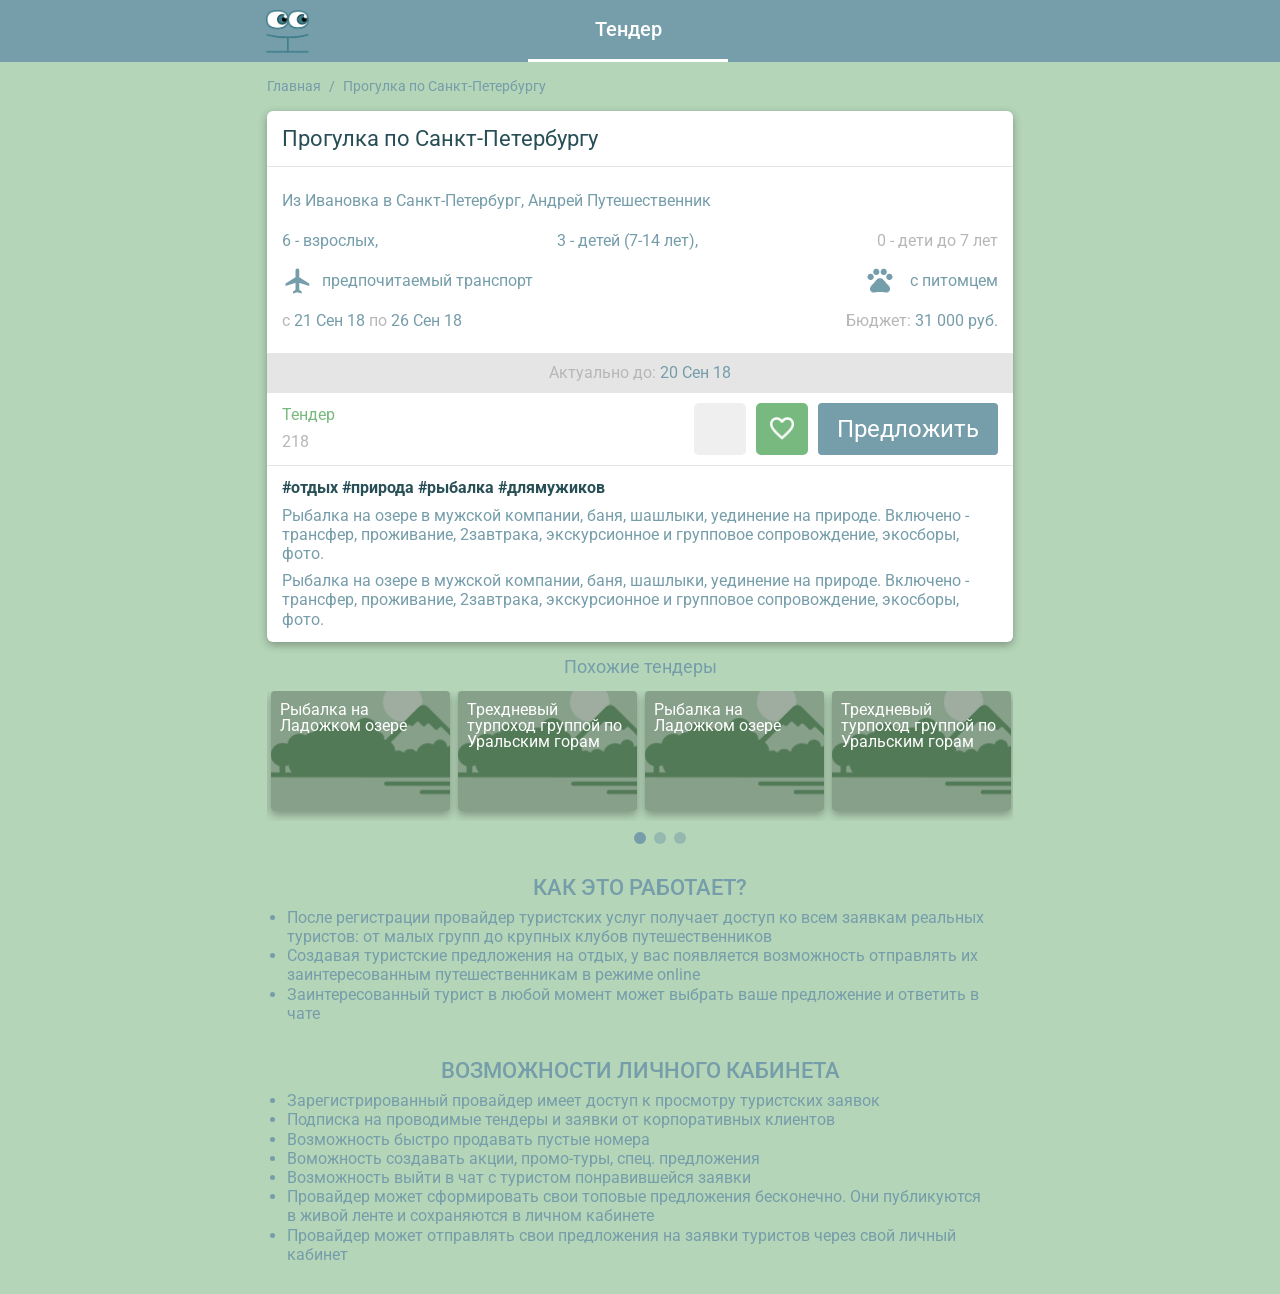
==== commit cef2fa92: "add slider" ====
--- a/files/index.html
+++ b/files/index.html
@@ -11,6 +11,8 @@
   <meta name="format-detection" content="telephone=no">
   <meta name="viewport" content="width=device-width, initial-scale=1, maximum-scale=1, user-scalable=no">
   <!--        <link rel="shortcut icon" href="design/images/#" />-->
+
+  <link rel="stylesheet" href="./slick.css">
   <link rel="stylesheet" type="text/css" href="./style.css">
   <link rel="stylesheet" type="text/css" href="./bootstrap.min.css">
   <link rel="stylesheet" type="text/css" href="./bootstrap_col_15.css">
@@ -735,12 +737,23 @@
   <script src="./dt_functions.js"></script>
   <script src="./tender-page.js"></script>
 
+  <script src="./slick.min.js"></script>
+
   <script> username = ""; </script>
   <script> rqId = "218"; </script>
   <script> isAuthorized = ""; </script>
 
   <script>
-    $('.bxslider').bxSlider({});
+
+    $('.alt-tenders__inner').slick({
+      infinite: true,
+      slidesToShow: 4,
+      slidesToScroll: 4,
+      arrows: false,
+      dots: true
+    });
+
+
   </script>
 
   <!-- BEGIN JIVOSITE CODE -->
--- a/files/style.css
+++ b/files/style.css
@@ -3959,19 +3959,28 @@
 }
 
 .tender-page__text {
-	margin-top: 30px;
+	margin-top: 22px;
+	color: #769daa;
+	font-size: 16px;
+	line-height: 1.2;
 	padding-left: 20px;
 	padding-right: 20px;
-	color: #769daa;
-	font-size: 16px;
 }
 
 .tender-page__text h4 {
 	text-align: center;
 	font-size: 22px;
 	margin-top: 20px;
-}
-
+	margin-bottom: 8px;
+}
+
+.tender-page__text ul {
+	padding: 0;
+}
+
+.tender-page__text ul + h4 {
+	margin-top: 36px;
+}
 .tender-page__text-def {
 	color: #b7b7b7;
 }
@@ -4308,6 +4317,8 @@
 
 .alt-tenders__card {
 	width: calc(25% - 8px);
+	margin-left: 4px;
+	margin-right: 4px;
 	height: 120px;
 	background: url('../images/alt-tender.png') center no-repeat;
 	background-size: cover;
@@ -4339,6 +4350,37 @@
 	line-height: 16px;
 	margin: 0;
 	position: relative;
+}
+
+.tender-page .slick-dots {
+	display: flex;
+	justify-content: center;
+	width: 100%;
+	align-items: center;
+	list-style: none;
+	margin-top: 11px;
+	margin-bottom: 10px;
+}
+
+.tender-page .slick-dots li {
+	margin-left: 4px;
+	margin-right: 4px;
+}
+
+.tender-page .slick-dots button {
+	width: 12px;
+	height: 12px;
+	background-color: rgba(118, 157, 170, 0.5);
+	display: block;
+	border: none;
+	padding: 0;
+	margin: 0;
+	border-radius: 100%;
+	text-indent: -9999px;
+	outline: none;
+}
+.tender-page .slick-dots .slick-active button {
+	background-color: #769daa;
 }
 
 .modal--video {
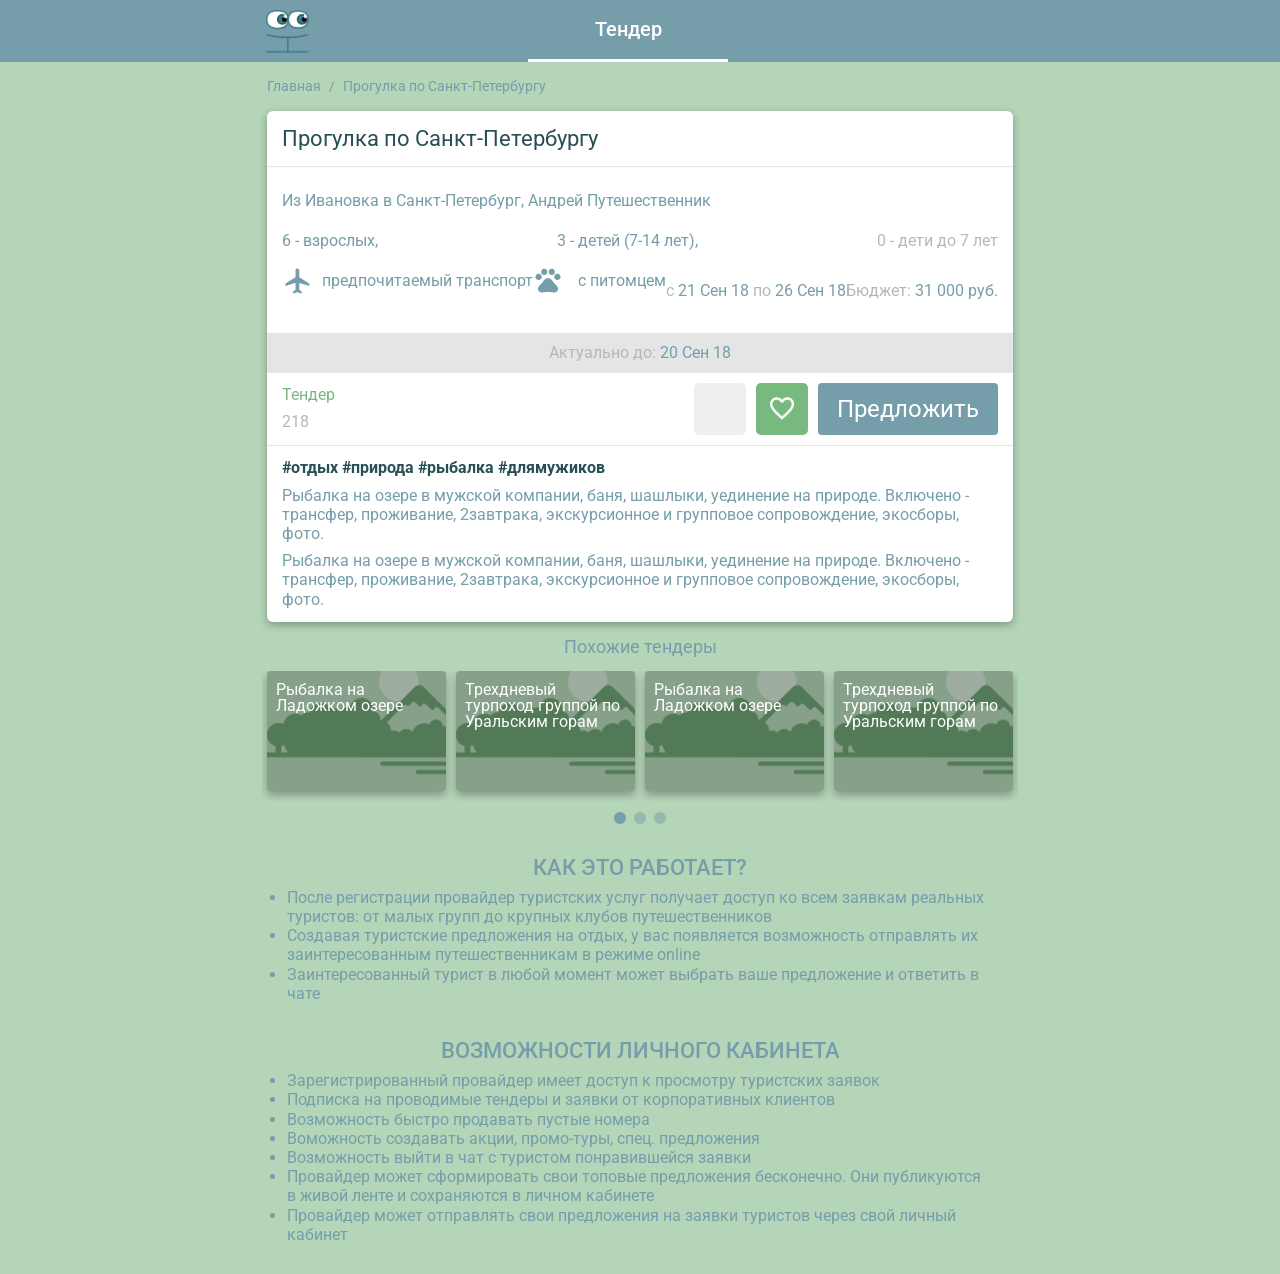
==== commit cca8dc0f: "add adaptive" ====
--- a/files/index.html
+++ b/files/index.html
@@ -750,7 +750,23 @@
       slidesToShow: 4,
       slidesToScroll: 4,
       arrows: false,
-      dots: true
+      dots: true,
+      responsive: [
+        {
+          breakpoint: 649,
+          settings: {
+            slidesToShow: 3,
+            slidesToScroll: 3,
+          }
+        },
+        {
+          breakpoint: 429,
+          settings: {
+            slidesToShow: 2,
+            slidesToScroll: 2,
+          }
+        }
+      ]
     });
 
 
--- a/files/style.css
+++ b/files/style.css
@@ -4082,12 +4082,10 @@
 }
 
 .tender-page__date {
-	width: 50%;
-	margin-left: auto;
+	margin-right: auto;
 }
 
 .tender-page__budget {
-	width: 50%;
 	text-align: right;
 }
 
@@ -4313,12 +4311,14 @@
 	display: flex;
 	justify-content: space-between;
 	flex-wrap: wrap;
+	margin-left: -5px;
+	margin-right: -5px;
 }
 
 .alt-tenders__card {
-	width: calc(25% - 8px);
-	margin-left: 4px;
-	margin-right: 4px;
+	width: calc(25% - 10px);
+	margin-left: 5px;
+	margin-right: 5px;
 	height: 120px;
 	background: url('../images/alt-tender.png') center no-repeat;
 	background-size: cover;
@@ -4348,11 +4348,14 @@
 	font-size: 16px;
 	font-weight: 400;
 	line-height: 16px;
+	overflow: hidden;
 	margin: 0;
 	position: relative;
+	height: 98%;
 }
 
 .tender-page .slick-dots {
+	padding: 0;
 	display: flex;
 	justify-content: center;
 	width: 100%;
@@ -5920,38 +5923,84 @@
 
 .tender-page__inner {
 	min-height: calc(100vh - 45px);
-	padding: 5px 10px;
+	padding: 6px 9px;
 }
 
 .tender-page .breadcrumb {
 	padding-top: 3px;
 	padding-bottom: 3px;
+	margin-bottom: 4px;
 	font-size: 10px;
 }
 
+.tender-page__wrapper {
+	border-radius: 4px;
+}
+
 .tender-page__line {
-	padding: 3px 10px;
-	font-size: 12px;
+	padding: 4px 8px;
+	font-size: 10px;
   line-height: 16px;
 }
 
 .tender-page__title {
-	font-size: 16px;
-	line-height: 18px;
-	margin-top: 5px;
-	margin-bottom: 5px;
-}
-.tender-page__date {
-	margin-top: 2px;
-	margin-bottom: 2px;
+	font-size: 14px;
+	line-height: 16px;
+	margin-top: 7px;
+	margin-bottom: 9px;
+}
+.tender-page__address {
+	margin-top: 4px;
+}
+.tender-page__people {
+	margin-top: 0;
+}
+
+.tender-page__info {
+	margin-top: 8px;
+}
+.tender-page__transport {
+	margin-bottom: 9px;
+	padding-left: 26px;
+}
+.tender-page__transport-icon {
+	width: 18px;
+	height: 18px;
+	background-size: 16px;
+}
+
+.tender-page__animal {
+	padding-left: 28px;
+	margin-bottom: 9px;
+}
+
+.tender-page__animal:before {
+	width: 18px;
+	height: 18px;
+	background-size: 16px;
+}
+
+.tender-page__budget {
+	margin-top: 4px;
+	width: 100%;
+	text-align: left;
+}
+
+.tender-page__actual {
+	height: 20px;
+	line-height: 20px;
+	font-size: 10px;
+	margin-top: 6px;
 }
 
 .tender-page__info-number {
 	font-size: 10px;
+	padding-top: 20px;
 	width: 40px;
 }
 .tender-page__info-number:before {
-    font-size: 10px;
+		font-size: 10px;
+		top: 2px;
 }
 
 .block-main .col-3 .dropdown .dropdown-menu {
@@ -5974,7 +6023,7 @@
 .share__button {
 	width: 32px;
   height: 32px;
-  background-size: 15px;
+  background-size: 13px;
 }
 
 .tender-page .like {
@@ -5984,10 +6033,11 @@
 }
 
 .tender-page__suggest {
-	width: 40px;
+	width: 110px;
 	height: 32px;
-	background-size: 40px;
-	margin-left: 0;
+	line-height: 32px;
+	font-size: 15px;
+	margin-left: 0;	
 }
 
 .tender-page__dropdown-menu.dropdown-menu>li>a {
@@ -5995,20 +6045,76 @@
 	padding: 5px 10px;
 }
 
+.tender-page__hashtag {
+	font-size: 10px;
+	margin-top: 5px;
+}
+
+.tender-page__user-text {
+	padding-bottom: 8px;
+}
+
+.tender-page__user-text p {
+	font-size: 10px;
+	line-height: 16px;
+	margin-top: 6px;
+}
+
 .tender-page__text {
-	font-size: 9px;
+	margin-top: 17px;
+	font-size: 10px;
 	padding-left: 10px;
 	padding-right: 10px;
 }
 
 .tender-page__text h4 {
-font-size: 11px;
-}
-
-.tender-page__text ul {
-	padding-left: 10px;
-}
-
+	margin-top: 0;
+font-size: 14px;
+line-height: 16px;
+margin-bottom: 12px;
+}
+
+.tender-page__text ul + h4 {
+	margin-top: 17px;
+}
+.alt-tenders {
+	padding-top: 12px;
+}
+.alt-tenders__title {
+font-size: 14px;
+line-height: 16px;
+}
+.alt-tenders__inner {
+	margin-top: 12px;
+}
+.alt-tenders__card {
+	width: calc(50% - 12px);
+	margin-left: 6px;
+	margin-right: 6px;
+	height: 100px;
+	padding-top: 7px;
+	padding-bottom: 7px;
+}
+.alt-tenders__card-title {
+	font-size: 12px;
+	height: 96%;
+}
+
+
+.tender-page .slick-dots {
+	margin-top: 0;
+	margin-bottom: 10px;
+}
+
+.tender-page .slick-dots li {
+	margin-left: 5px;
+	margin-right: 5px;
+}
+
+.tender-page .slick-dots button {
+	width: 8px;
+	height: 8px;
+}
 .chats-page .block-main.chat-item {
 	padding-top: 7px;
 }
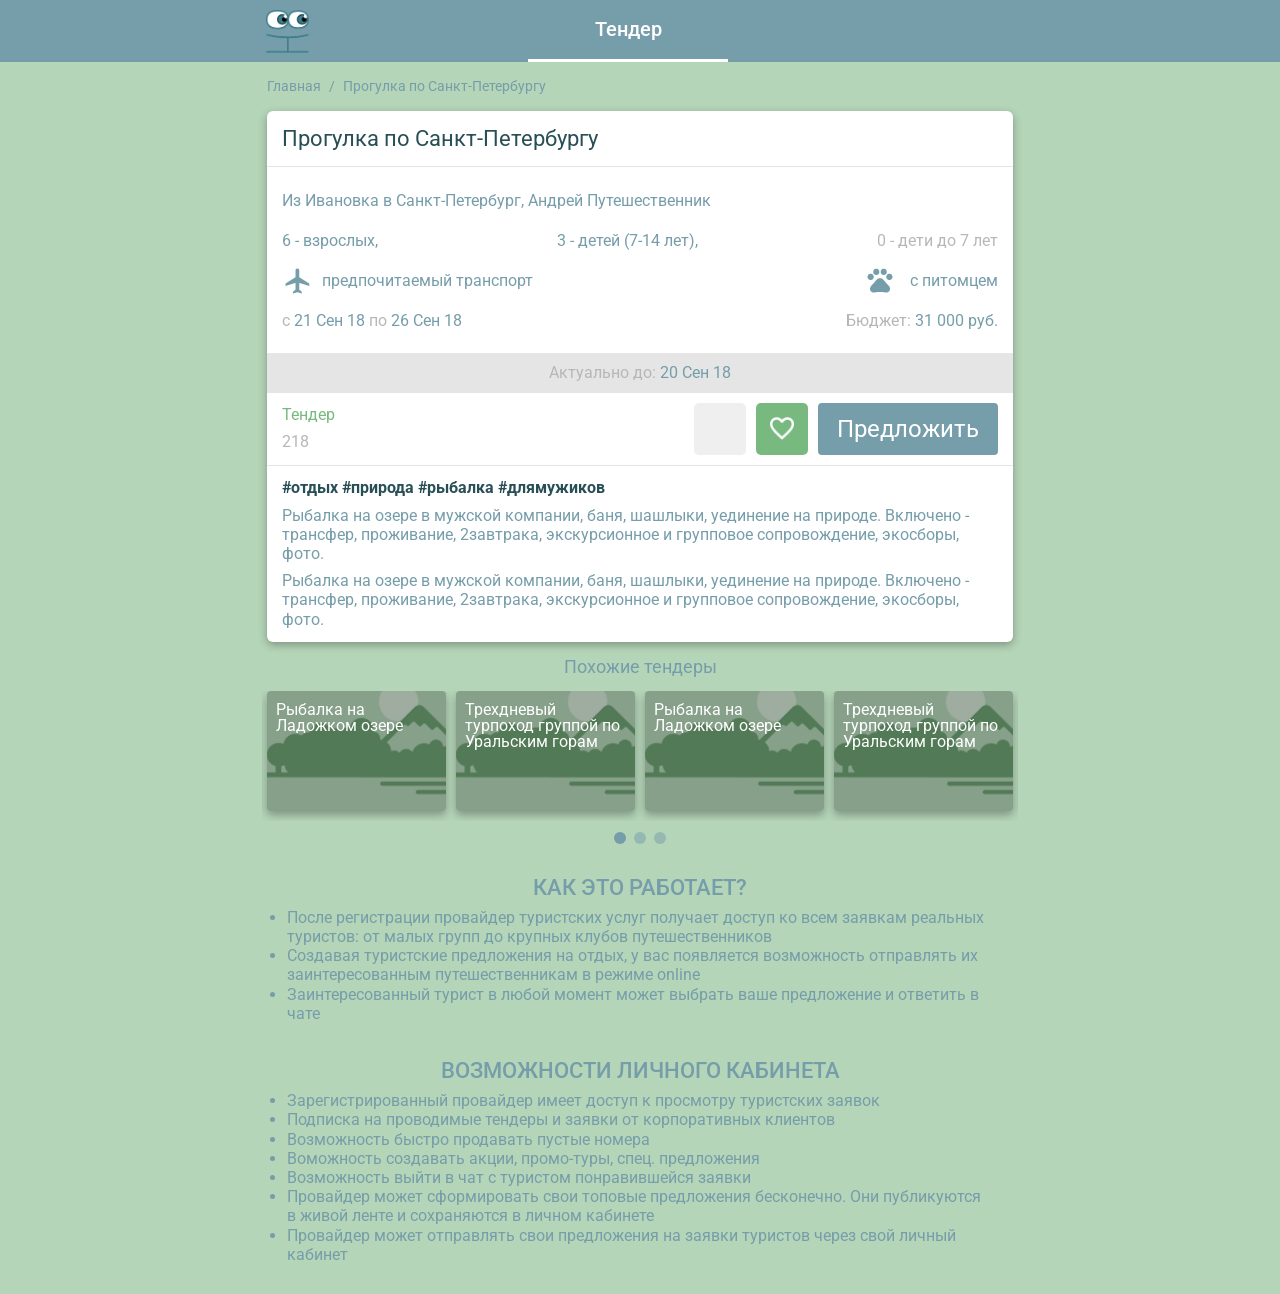
==== commit 0537f2fc: "add suggest style" ====
--- a/files/index.html
+++ b/files/index.html
@@ -625,7 +625,11 @@
                   </div>
                 </div>
               </div>
-            </div><a href="https://h-dev.8h.ru/#" data-req-id="218" class="favorites like"></a><a href="https://h-dev.8h.ru/#" class="to-offer tender-page__suggest relation dropdown-toggle" data-offer-id="218" data-place="Санкт-Петербург" title="Предложить">Предложить</a><ul class="dropdown-menu tender-page__dropdown-menu"></ul>
+            </div><a href="https://h-dev.8h.ru/#" data-req-id="218" class="favorites like"></a><a href="https://h-dev.8h.ru/#" class="to-offer tender-page__suggest relation dropdown-toggle" data-offer-id="218" data-place="Санкт-Петербург" title="Предложить">Предложить</a>
+            <ul class="dropdown-menu tender-page__dropdown-menu">
+              <li><a href="#" data-offer-id="510"><span>РАВНЫМ ОБРАЗОМ КОНСУЛЬТАЦИЯ С ШИРОКИМ АКТИВОМ ТРЕБУЮТ ОПРЕДЕЛЕНИЯ И УТОЧНЕНИЯ.</span><span class="tender-page__text-def">510</span></a></li>
+              <li><a href="#" data-offer-id="510"><span>РАВНЫМ ОБРАЗОМ КОНСУЛЬТАЦИЯ</span><span class="tender-page__text-def">510</span></a></li>
+            </ul>
           </div>
           <div class="tender-page__line">
             <div class="tender-page__hashtag">#отдых #природа #рыбалка #длямужиков</div>
@@ -770,6 +774,12 @@
     });
 
 
+    $('.to-offer').click(function (e) {
+      e.preventDefault();
+      $('.dropdown-menu').show();
+    })
+
+
   </script>
 
   <!-- BEGIN JIVOSITE CODE -->
--- a/files/style.css
+++ b/files/style.css
@@ -4082,6 +4082,7 @@
 }
 
 .tender-page__date {
+	width: 70%;
 	margin-right: auto;
 }
 
@@ -4125,27 +4126,38 @@
 
 
 .tender-page .tender-page__dropdown-menu {
-	right: 0;
-	border-radius: 6px;
-  background-color: #ffffff;
-	box-shadow: 0px 3px 8px 0px rgba(0, 0, 0, 0.3);
-	margin-top: 10px;
+	right: 15px;
+	left: 15px;
+	width: calc(100% - 30px);
+	background-color: gainsboro;
+	border-radius: 4px;
+	box-shadow: 0 2px 6px rgba(0, 0, 0, 0.3);
+	margin-top: -4px;
 	padding: 0;
+	border: none;
 	overflow: hidden;
+	font-size: 16px;
+}
+.tender-page__dropdown-menu.dropdown-menu>li:not(:last-child) {
+	border-bottom: 1px solid rgba(0, 0, 0, 0.1);
 }
 .tender-page__dropdown-menu.dropdown-menu>li>a {
-	padding: 10px 20px;
+	padding: 13px 10px 9px;;
 	display: flex;
 	justify-content: space-between;
-	align-items: center;
-	color: #769daa;
-	font-size: 18px;
+	align-items: flex-start;
+	color: #284f56;
+	font-size: 16px;
+	line-height: 1.2;
 	transition: all .3s ease-in-out;
 	user-select: none;
 	white-space: normal;
 }
+.tender-page__dropdown-menu.dropdown-menu>li>a span:first-child{
+	max-width: 80%;
+}
 .tender-page__dropdown-menu.dropdown-menu .tender-page__text-def {
-	color: #b7b7b7;
+	color: #6d6d6d;
 }
 .tender-page__dropdown-menu.dropdown-menu>li>a:hover {
 	color: #262626;
@@ -4261,6 +4273,12 @@
 
 .tender-page__suggest:hover {
 	opacity: .8;
+	color: #fff;
+}
+
+.tender-page__suggest:active,
+.tender-page__suggest:focus {
+	background-color: #284f56;
 	color: #fff;
 }
 
@@ -6040,9 +6058,16 @@
 	margin-left: 0;	
 }
 
+.tender-page .tender-page__dropdown-menu {
+	left: 8px;
+	right: 8px;
+	width: calc(100% - 16px);
+	margin-top: -2px;
+}
+
 .tender-page__dropdown-menu.dropdown-menu>li>a {
-	font-size: 12px;
-	padding: 5px 10px;
+	font-size: 10px;
+	padding: 10px 8px 7px;
 }
 
 .tender-page__hashtag {
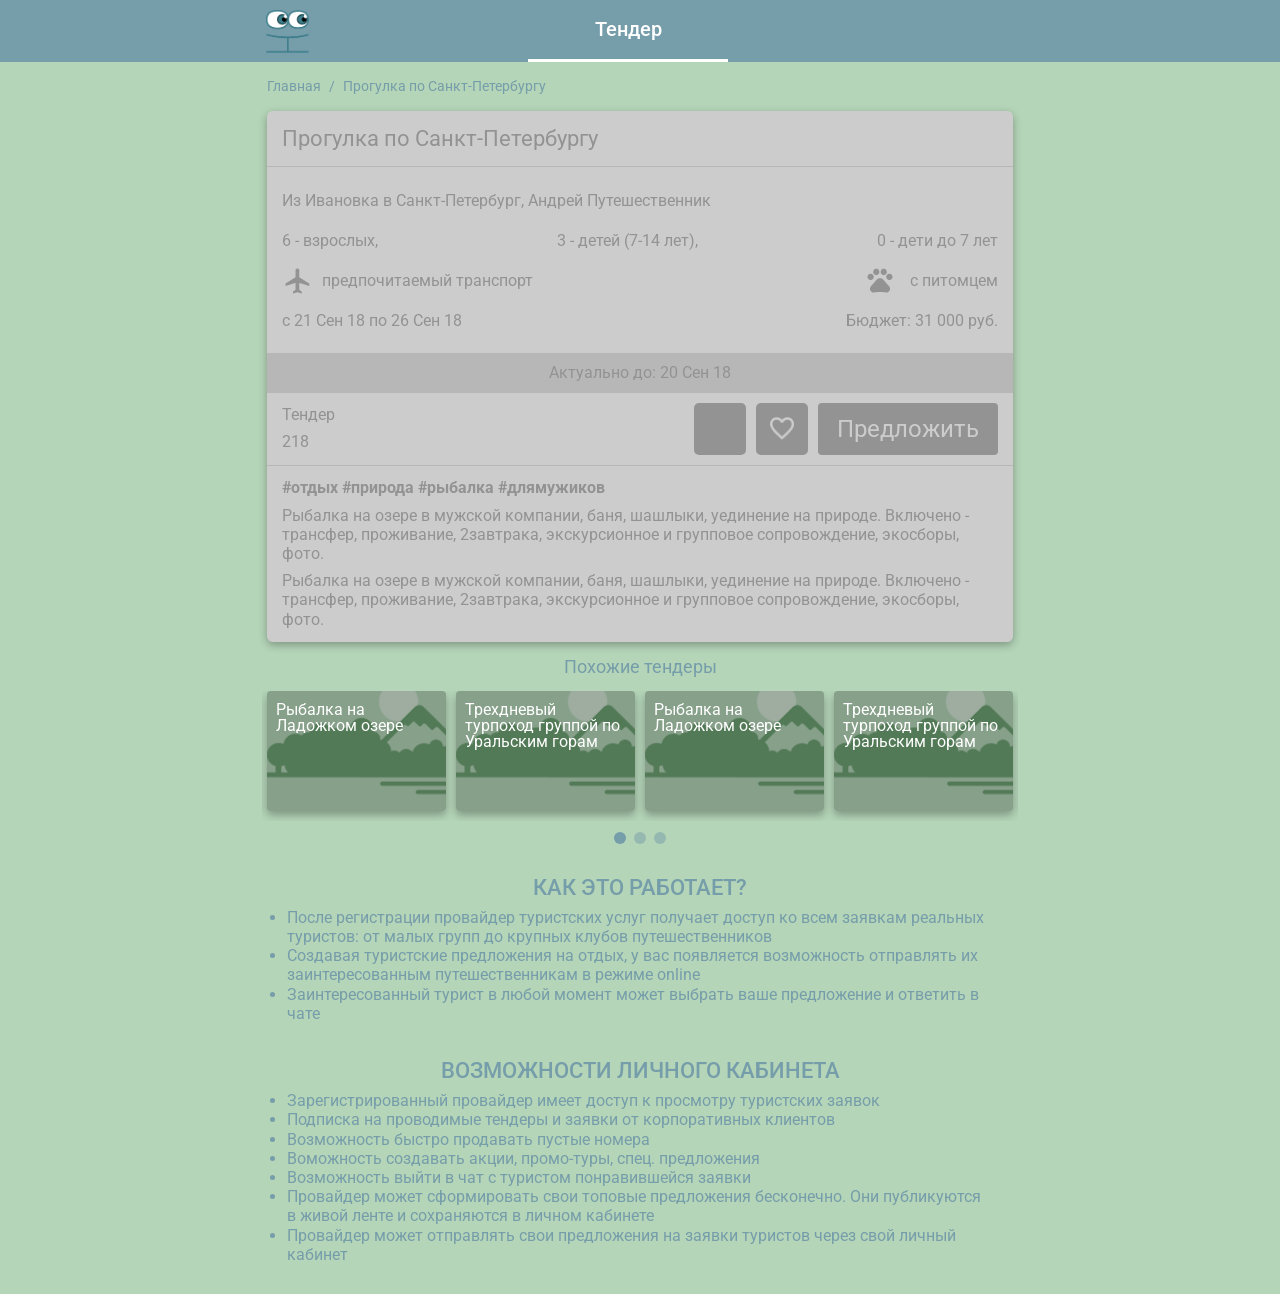
==== commit 638ee83d: "add no-active card" ====
--- a/files/index.html
+++ b/files/index.html
@@ -61,514 +61,6 @@
   <meta property="og:type" content="website">
   <meta property="og:title" content="Тендер на турпортале 8h.ru Прогулка по Санкт-Петербургу">
   <meta property="og:description" content="Тестовая заявка">
-  <style type="text/css">
-    .ya-share2,
-    .ya-share2 * {
-      line-height: normal;
-    }
-
-    .ya-share2 :link:hover,
-    .ya-share2 :visited:hover {
-      color: #000 !important;
-    }
-
-    .ya-share2 input {
-      color: inherit;
-      font: inherit;
-      margin: 0;
-      line-height: normal;
-    }
-
-    .ya-share2__container_size_m {
-      font-size: 13px;
-    }
-
-    .ya-share2__container_size_m .ya-share2__icon {
-      height: 24px;
-      width: 24px;
-      background-size: 24px 24px;
-    }
-
-    .ya-share2__container_size_m .ya-share2__title {
-      line-height: 24px;
-    }
-
-    .ya-share2__container_size_m .ya-share2__item {
-      margin: 5px 4px 5px 0;
-    }
-
-    .ya-share2__container_size_m .ya-share2__item:last-child {
-      margin-right: 0;
-    }
-
-    .ya-share2__container_size_m .ya-share2__counter {
-      font-size: 12px;
-      line-height: 24px;
-      padding: 0 8px;
-    }
-
-    .ya-share2__container_size_m .ya-share2__counter:before {
-      margin-left: -8px;
-    }
-
-    .ya-share2__container_size_m .ya-share2__icon_more:before {
-      font-size: 12px;
-      line-height: 24px;
-    }
-
-    .ya-share2__container_size_m .ya-share2__popup {
-      padding: 5px 10px;
-    }
-
-    .ya-share2__container_size_m .ya-share2__popup_direction_bottom {
-      top: 28px;
-    }
-
-    .ya-share2__container_size_m .ya-share2__popup_direction_top {
-      bottom: 28px;
-    }
-
-    .ya-share2__container_size_m .ya-share2__input_copy {
-      width: 140px;
-    }
-
-    .ya-share2__container_size_m .ya-share2__badge+.ya-share2__title {
-      margin-left: 10px;
-    }
-
-    .ya-share2__container_size_s {
-      font-size: 12px;
-    }
-
-    .ya-share2__container_size_s .ya-share2__icon {
-      height: 18px;
-      width: 18px;
-      background-size: 18px 18px;
-    }
-
-    .ya-share2__container_size_s .ya-share2__title {
-      line-height: 18px;
-    }
-
-    .ya-share2__container_size_s .ya-share2__item {
-      margin: 3px 4px 3px 0;
-    }
-
-    .ya-share2__container_size_s .ya-share2__item:last-child {
-      margin-right: 0;
-    }
-
-    .ya-share2__container_size_s .ya-share2__counter {
-      font-size: 10px;
-      line-height: 18px;
-      padding: 0 6px;
-    }
-
-    .ya-share2__container_size_s .ya-share2__counter:before {
-      margin-left: -6px;
-    }
-
-    .ya-share2__container_size_s .ya-share2__icon_more:before {
-      font-size: 10px;
-      line-height: 18px;
-    }
-
-    .ya-share2__container_size_s .ya-share2__popup {
-      padding: 3px 6px;
-    }
-
-    .ya-share2__container_size_s .ya-share2__popup_direction_bottom {
-      top: 21px;
-    }
-
-    .ya-share2__container_size_s .ya-share2__popup_direction_top {
-      bottom: 21px;
-    }
-
-    .ya-share2__container_size_s .ya-share2__input_copy {
-      width: 110px;
-    }
-
-    .ya-share2__container_size_s .ya-share2__badge+.ya-share2__title {
-      margin-left: 6px;
-    }
-
-    .ya-share2__list_direction_horizontal>.ya-share2__item {
-      display: inline-block;
-      vertical-align: top;
-      margin-top: 0;
-      margin-bottom: 0;
-    }
-
-    .ya-share2__list_direction_horizontal>.ya-share2__item>.ya-share2__link>.ya-share2__title {
-      display: none;
-    }
-
-    .ya-share2__list_direction_vertical>.ya-share2__item {
-      display: block;
-      margin-right: 0;
-    }
-
-    .ya-share2__list_direction_vertical>.ya-share2__item>.ya-share2__link>.ya-share2__badge>.ya-share2__counter {
-      display: none;
-    }
-
-    .ya-share2__list {
-      display: inline-block;
-      vertical-align: top;
-      padding: 0;
-      margin: 0;
-      list-style-type: none;
-    }
-
-    .ya-share2__item {
-      font-family: Arial, sans;
-      display: inline-block;
-    }
-
-    .ya-share2__item:hover {
-      opacity: 0.9;
-    }
-
-    .ya-share2__link {
-      display: inline-block;
-      vertical-align: top;
-      text-decoration: none;
-      white-space: nowrap;
-    }
-
-    .ya-share2__badge {
-      display: inline-block;
-      vertical-align: top;
-      border-radius: 2px;
-      color: #fff;
-      overflow: hidden;
-      position: relative;
-    }
-
-    .ya-share2__icon {
-      display: inline-block;
-      vertical-align: top;
-    }
-
-    .ya-share2__icon:active {
-      box-shadow: inset 0 2px 0 0 rgba(0, 0, 0, 0.1);
-    }
-
-    .ya-share2__counter {
-      display: none;
-    }
-
-    .ya-share2__counter:before {
-      content: "";
-      position: absolute;
-      width: 1px;
-      top: 2px;
-      bottom: 2px;
-      background: url("[data-uri]") 0 0 repeat-y;
-    }
-
-    .ya-share2__counter_visible {
-      display: inline-block;
-    }
-
-    .ya-share2__counter_total-counter {
-      color: #000;
-      position: absolute;
-      top: 0;
-      left: 0;
-    }
-
-    .ya-share2__item_total-counter.ya-share2__item_total-counter {
-      display: none;
-    }
-
-    .ya-share2__item_total-counter.ya-share2__item_total-counter_visible {
-      display: inline-block;
-    }
-
-    .ya-share2__title {
-      display: inline-block;
-      color: #000;
-      vertical-align: bottom;
-    }
-
-    .ya-share2__title:hover {
-      color: #f00;
-    }
-
-    .ya-share2__item_more {
-      position: relative;
-    }
-
-    .ya-share2__item_more:hover {
-      opacity: 1;
-    }
-
-    .ya-share2__icon_more,
-    .ya-share2__icon_total-counter {
-      background-color: #fff;
-      border: 1px solid #cdcdcd;
-      box-sizing: border-box;
-      position: relative;
-    }
-
-    .ya-share2__icon_more:before {
-      content: '•••';
-      color: #a0a0a0;
-      left: 0;
-      right: 0;
-      top: 0;
-      bottom: 0;
-      position: absolute;
-      text-align: center;
-    }
-
-    .ya-share2__popup {
-      position: absolute;
-      display: none;
-      border: 1px solid #e6e6e6;
-      z-index: 9999;
-      background-color: #fff;
-    }
-
-    .ya-share2__popup_direction_bottom {
-      box-shadow: 0 10px 20px -5px rgba(0, 0, 0, 0.4);
-    }
-
-    .ya-share2__popup_direction_top {
-      box-shadow: 0 0 20px -5px rgba(0, 0, 0, 0.4);
-    }
-
-    .ya-share2__popup_list-direction_horizontal {
-      right: 0;
-    }
-
-    .ya-share2__popup_list-direction_vertical {
-      left: 0;
-    }
-
-    .ya-share2__popup_visible {
-      display: block;
-    }
-
-    .ya-share2__popup_clipboard .ya-share2__input_copy,
-    .ya-share2__link_copy {
-      display: none;
-    }
-
-    .ya-share2__popup_clipboard .ya-share2__link_copy {
-      display: inline-block;
-    }
-
-    .ya-share2__item_service_blogger .ya-share2__badge {
-      background-color: #fb8f3d;
-    }
-
-    .ya-share2__item_service_blogger .ya-share2__icon {
-      background: url("data:image/svg+xml,%3Csvg viewBox='0 0 24 24' xmlns='http://www.w3.org/2000/svg'%3E%3Cpath d='M19.896 14.833A5.167 5.167 0 0 1 14.729 20H9.166A5.167 5.167 0 0 1 4 14.833V9.167A5.166 5.166 0 0 1 9.166 4h2.608a5.167 5.167 0 0 1 5.167 5.167l.002.011c.037.536.484.96 1.03.96l.018-.002h.872c.57 0 1.034.463 1.034 1.034l-.001 3.663zM9.038 10.176h2.926a.993.993 0 0 0 0-1.987H9.038a.994.994 0 0 0 0 1.987zm5.867 3.83H9.032a.94.94 0 0 0 0 1.879h5.873a.94.94 0 1 0 0-1.88z' fill='%23FFF' fill-rule='evenodd'/%3E%3C/svg%3E");
-    }
-
-    .ya-share2__item_service_collections .ya-share2__badge {
-      background-color: #eb1c00;
-    }
-
-    .ya-share2__item_service_collections .ya-share2__icon {
-      background: url("data:image/svg+xml,%3Csvg viewBox='0 0 24 24' xmlns='http://www.w3.org/2000/svg'%3E%3Cpath d='M7 18l5-2.71L17 18V6H7v12z' fill='%23FFF' fill-rule='evenodd'/%3E%3C/svg%3E");
-    }
-
-    .ya-share2__item_service_delicious .ya-share2__badge {
-      background-color: #31a9ff;
-    }
-
-    .ya-share2__item_service_delicious .ya-share2__icon {
-      background: url("data:image/svg+xml,%3Csvg viewBox='0 0 24 24' xmlns='http://www.w3.org/2000/svg'%3E%3Cpath d='M4 12h8v8H4zm8-8h8v8h-7.984z' fill='%23FFF' fill-rule='evenodd'/%3E%3C/svg%3E");
-    }
-
-    .ya-share2__item_service_digg .ya-share2__badge {
-      background-color: #000;
-    }
-
-    .ya-share2__item_service_digg .ya-share2__icon {
-      background: url("data:image/svg+xml,%3Csvg viewBox='0 0 24 24' xmlns='http://www.w3.org/2000/svg'%3E%3Cpath d='M5.555 10.814V14.1h.96s.18.005.18-.222v-3.287h-.96s-.18-.006-.18.222zm8.032 3.065v-3.287h-.96s-.18-.006-.18.222V14.1h.96s.18.006.18-.222zm-5.306 1.32c0 .227-.18.222-.18.222H4V9.497c0-.227.18-.222.18-.222h2.514V7.222c0-.227.18-.222.18-.222h1.408l-.001 8.199zm2.065 0c0 .227-.18.221-.18.221H8.761V9.496c0-.226.18-.221.18-.221h1.406v5.924zm0-7.103c0 .227-.18.222-.18.222H8.76V7.222c0-.227.18-.222.18-.222h1.408l-.001 1.096zm4.827 9.21c0 .228-.18.223-.18.223h-4.1v-1.096c0-.227.18-.222.18-.222h2.513v-.79h-2.694V9.497c0-.227.18-.222.18-.222l4.102.003v8.029zm4.826 0c0 .228-.18.223-.18.223h-4.1v-1.096c0-.227.18-.222.18-.222h2.514v-.79h-2.695V9.497c0-.227.18-.222.18-.222L20 9.279v8.028zm-1.585-3.427v-3.287h-.96s-.18-.006-.18.222V14.1h.96s.18.006.18-.222z' fill='%23FFF' fill-rule='evenodd'/%3E%3C/svg%3E");
-    }
-
-    .ya-share2__item_service_evernote .ya-share2__badge {
-      background-color: #24d666;
-    }
-
-    .ya-share2__item_service_evernote .ya-share2__icon {
-      background: url("data:image/svg+xml,%3Csvg viewBox='0 0 24 24' xmlns='http://www.w3.org/2000/svg'%3E%3Cpath d='M6.277 7.109h1.517c.08 0 .16-.08.16-.16V5.313c0-.28.08-.559.159-.758l.04-.12L5.2 7.348l.16-.08c.239-.12.558-.16.917-.16zm11.654-.28c-.12-.638-.479-.917-.838-1.037-.36-.12-.718-.28-1.676-.4-.759-.08-1.557-.12-2.116-.12-.16-.438-.399-.917-1.317-1.156-.638-.16-1.796-.12-2.155-.08-.559.08-.758.319-.918.479-.16.16-.28.598-.28.878v1.556c0 .48-.318.838-.877.838H6.397c-.32 0-.559.04-.758.12-.16.12-.32.28-.4.4-.2.279-.239.598-.239.957 0 0 0 .28.08.798.04.4.479 3.033.878 3.911.16.36.28.48.599.639.718.32 2.354.639 3.152.758.759.08 1.278.32 1.557-.279 0 0 .04-.16.12-.36a6.3 6.3 0 0 0 .28-1.915c0-.04.079-.04.079 0 0 .36-.08 1.557.838 1.876.36.12 1.118.24 1.876.32.678.079 1.197.358 1.197 2.114 0 1.078-.24 1.238-1.397 1.238-.958 0-1.317.04-1.317-.759 0-.598.599-.558 1.078-.558.2 0 .04-.16.04-.52 0-.398.24-.598 0-.598-1.557-.04-2.475 0-2.475 1.956 0 1.796.679 2.115 2.914 2.115 1.756 0 2.354-.04 3.073-2.275.16-.439.479-1.796.678-4.03.16-1.478-.12-5.788-.319-6.866zm-3.033 4.75c-.2 0-.32 0-.519.04h-.08s-.04 0-.04-.04v-.04c.08-.4.28-.878.878-.878.639.04.799.599.799 1.038v.04c0 .04-.04.04-.04.04-.04 0-.04 0-.04-.04-.28-.08-.599-.12-.958-.16z' fill='%23FFF' fill-rule='evenodd'/%3E%3C/svg%3E");
-    }
-
-    .ya-share2__item_service_facebook .ya-share2__badge {
-      background-color: #3b5998;
-    }
-
-    .ya-share2__item_service_facebook .ya-share2__icon {
-      background: url("data:image/svg+xml,%3Csvg viewBox='0 0 24 24' xmlns='http://www.w3.org/2000/svg'%3E%3Cpath d='M13.423 20v-7.298h2.464l.369-2.845h-2.832V8.042c0-.824.23-1.385 1.417-1.385h1.515V4.111A20.255 20.255 0 0 0 14.148 4c-2.183 0-3.678 1.326-3.678 3.76v2.097H8v2.845h2.47V20h2.953z' fill='%23FFF' fill-rule='evenodd'/%3E%3C/svg%3E");
-    }
-
-    .ya-share2__item_service_gplus .ya-share2__badge {
-      background-color: #dc4e41;
-    }
-
-    .ya-share2__item_service_gplus .ya-share2__icon {
-      background: url("data:image/svg+xml,%3Csvg viewBox='0 0 24 24' xmlns='http://www.w3.org/2000/svg'%3E%3Cpath d='M9.09 11.364v1.745h2.888c-.116.75-.873 2.196-2.887 2.196-1.738 0-3.156-1.44-3.156-3.214 0-1.775 1.418-3.215 3.156-3.215.989 0 1.65.422 2.029.786l1.382-1.331C11.615 7.5 10.465 7 9.09 7A5.087 5.087 0 0 0 4 12.09a5.087 5.087 0 0 0 5.09 5.092c2.94 0 4.888-2.066 4.888-4.975 0-.334-.036-.589-.08-.843H9.091zm10.91 0h-1.455V9.909h-1.454v1.455h-1.455v1.454h1.455v1.455h1.454v-1.455H20' fill='%23FFF' fill-rule='evenodd'/%3E%3C/svg%3E");
-    }
-
-    .ya-share2__item_service_linkedin .ya-share2__badge {
-      background-color: #0083be;
-    }
-
-    .ya-share2__item_service_linkedin .ya-share2__icon {
-      background: url("data:image/svg+xml,%3Csvg viewBox='0 0 24 24' xmlns='http://www.w3.org/2000/svg'%3E%3Cpath d='M4.246 8.954h3.41v10.281h-3.41zm1.725-4.935c-1.167 0-1.929.769-1.929 1.776 0 .987.74 1.777 1.884 1.777h.022c1.19 0 1.93-.79 1.93-1.777-.023-1.007-.74-1.776-1.907-1.776zm10.052 4.715c-1.81 0-2.62.997-3.073 1.698V8.976H9.54c.045.965 0 10.281 0 10.281h3.41v-5.742c0-.307.022-.614.112-.834.246-.613.807-1.25 1.75-1.25 1.233 0 1.727.944 1.727 2.325v5.501h3.41v-5.896c0-3.158-1.683-4.627-3.926-4.627z' fill='%23FFF' fill-rule='evenodd'/%3E%3C/svg%3E");
-    }
-
-    .ya-share2__item_service_lj .ya-share2__badge {
-      background-color: #0d425a;
-    }
-
-    .ya-share2__item_service_lj .ya-share2__icon {
-      background: url("data:image/svg+xml,%3Csvg viewBox='0 0 24 24' xmlns='http://www.w3.org/2000/svg'%3E%3Cg fill='none' fill-rule='evenodd'%3E%3Cpath d='M17.815 13.3c.438 2.114.868 4.221 1.306 6.336.037.178-.148.385-.334.311-2.025-.741-4.006-1.49-6.01-2.24a.625.625 0 0 1-.318-.23l-7.39-8.903c-.067-.082-.082-.215-.06-.32.312-1.23.72-2.143 1.752-3.019C7.799 4.36 8.779 4.1 10.047 4.004c.156-.015.223.014.312.133 2.418 2.909 4.837 5.817 7.248 8.725a.888.888 0 0 1 .208.438z' fill='%23FFF'/%3E%3Cpath d='M6.175 8.462c.69-1.795 2.3-3.004 3.835-3.301l-.185-.223a4.242 4.242 0 0 0-3.85 3.272l.2.252z' fill='%230D425A'/%3E%3Cpath d='M10.53 5.792c-1.744.326-3.124 1.513-3.851 3.271l.905 1.091c.787-1.78 2.3-2.997 3.836-3.302l-.89-1.06zm2.76 7.827L9.364 8.9a6.119 6.119 0 0 0-1.269 1.87l4.89 5.89c.289-.385.867-2.359.303-3.041zM9.647 8.633l3.947 4.748c.445.542 2.456.327 3.086-.193l-4.756-5.72c-.793.156-1.587.564-2.277 1.165zm7.308 5.045c-.609.46-1.9.735-2.931.527.074.823-.096 1.892-.616 2.745l1.885.712 1.528.564c.223-.378.542-.608.913-.764l-.35-1.692-.43-2.092z' fill='%230D425A'/%3E%3C/g%3E%3C/svg%3E");
-    }
-
-    .ya-share2__item_service_moimir .ya-share2__badge {
-      background-color: #168de2;
-    }
-
-    .ya-share2__item_service_moimir .ya-share2__icon {
-      background: url("data:image/svg+xml,%3Csvg viewBox='0 0 24 24' xmlns='http://www.w3.org/2000/svg'%3E%3Cpath d='M8.889 9.667a1.333 1.333 0 1 0 0-2.667 1.333 1.333 0 0 0 0 2.667zm6.222 0a1.333 1.333 0 1 0 0-2.667 1.333 1.333 0 0 0 0 2.667zm4.77 6.108l-1.802-3.028a.879.879 0 0 0-1.188-.307.843.843 0 0 0-.313 1.166l.214.36a6.71 6.71 0 0 1-4.795 1.996 6.711 6.711 0 0 1-4.792-1.992l.217-.364a.844.844 0 0 0-.313-1.166.878.878 0 0 0-1.189.307l-1.8 3.028a.844.844 0 0 0 .312 1.166.88.88 0 0 0 1.189-.307l.683-1.147a8.466 8.466 0 0 0 5.694 2.18 8.463 8.463 0 0 0 5.698-2.184l.685 1.151a.873.873 0 0 0 1.189.307.844.844 0 0 0 .312-1.166z' fill='%23FFF' fill-rule='evenodd'/%3E%3C/svg%3E");
-    }
-
-    .ya-share2__item_service_odnoklassniki .ya-share2__badge {
-      background-color: #eb722e;
-    }
-
-    .ya-share2__item_service_odnoklassniki .ya-share2__icon {
-      background: url("data:image/svg+xml,%3Csvg viewBox='0 0 24 24' xmlns='http://www.w3.org/2000/svg'%3E%3Cg fill='%23FFF' fill-rule='evenodd'%3E%3Cpath d='M11.674 6.536a1.69 1.69 0 0 0-1.688 1.688c0 .93.757 1.687 1.688 1.687a1.69 1.69 0 0 0 1.688-1.687 1.69 1.69 0 0 0-1.688-1.688zm0 5.763a4.08 4.08 0 0 1-4.076-4.075 4.08 4.08 0 0 1 4.076-4.077 4.08 4.08 0 0 1 4.077 4.077 4.08 4.08 0 0 1-4.077 4.075zM10.025 15.624a7.633 7.633 0 0 1-2.367-.98 1.194 1.194 0 0 1 1.272-2.022 5.175 5.175 0 0 0 5.489 0 1.194 1.194 0 1 1 1.272 2.022 7.647 7.647 0 0 1-2.367.98l2.279 2.28a1.194 1.194 0 0 1-1.69 1.688l-2.238-2.24-2.24 2.24a1.193 1.193 0 1 1-1.689-1.689l2.279-2.279'/%3E%3C/g%3E%3C/svg%3E");
-    }
-
-    .ya-share2__item_service_pinterest .ya-share2__badge {
-      background-color: #c20724;
-    }
-
-    .ya-share2__item_service_pinterest .ya-share2__icon {
-      background: url("data:image/svg+xml,%3Csvg viewBox='0 0 24 24' xmlns='http://www.w3.org/2000/svg'%3E%3Cpath d='M6 9.742c0 1.58.599 2.986 1.884 3.51.21.087.4.003.46-.23.043-.16.144-.568.189-.738.06-.23.037-.31-.133-.512-.37-.436-.608-1.001-.608-1.802 0-2.322 1.74-4.402 4.53-4.402 2.471 0 3.829 1.508 3.829 3.522 0 2.65-1.174 4.887-2.917 4.887-.963 0-1.683-.795-1.452-1.77.276-1.165.812-2.421.812-3.262 0-.752-.405-1.38-1.24-1.38-.985 0-1.775 1.017-1.775 2.38 0 .867.293 1.454.293 1.454L8.69 16.406c-.352 1.487-.053 3.309-.028 3.492.015.11.155.136.22.054.09-.119 1.262-1.564 1.66-3.008.113-.409.647-2.526.647-2.526.32.61 1.254 1.145 2.248 1.145 2.957 0 4.964-2.693 4.964-6.298C18.4 6.539 16.089 4 12.576 4 8.204 4 6 7.13 6 9.742z' fill='%23FFF' fill-rule='evenodd'/%3E%3C/svg%3E");
-    }
-
-    .ya-share2__item_service_pocket .ya-share2__badge {
-      background-color: #ee4056;
-    }
-
-    .ya-share2__item_service_pocket .ya-share2__icon {
-      background: url("data:image/svg+xml,%3Csvg viewBox='0 0 24 24' xmlns='http://www.w3.org/2000/svg'%3E%3Cpath d='M17.9 5c1.159 0 2.1.948 2.1 2.117v5.862c0 .108-.008.215-.024.32.016.156.024.314.024.473 0 3.36-3.582 6.085-8 6.085s-8-2.724-8-6.085c0-.159.008-.317.024-.473a2.148 2.148 0 0 1-.024-.32V7.117C4 5.948 4.94 5 6.1 5h11.8zM8.596 9.392L12 12.795l3.404-3.403a1.063 1.063 0 0 1 1.502 1.502l-4.132 4.131c-.21.21-.486.314-.76.311-.284.01-.571-.094-.788-.31l-4.132-4.132a1.063 1.063 0 0 1 1.502-1.502z' fill='%23FFF' fill-rule='evenodd'/%3E%3C/svg%3E");
-    }
-
-    .ya-share2__item_service_qzone .ya-share2__badge {
-      background-color: #f5b53c;
-    }
-
-    .ya-share2__item_service_qzone .ya-share2__icon {
-      background: url("data:image/svg+xml,%3Csvg viewBox='0 0 24 24' xmlns='http://www.w3.org/2000/svg'%3E%3Cpath d='M17.367 14.463s-.105.148-.457.299l-.553.222.597 3.273c.062.282.25.983-.082 1.062-.17.04-.307-.067-.395-.121l-.769-.445-2.675-1.545c-.204-.122-.78-.546-1.093-.489-.205.038-.336.127-.483.216l-.77.445-2.39 1.386-.883.508c-.123.06-.301.058-.394-.025-.07-.063-.09-.253-.063-.388l.19-1.004.572-3.02c.047-.2.237-.975.166-1.137-.048-.107-.173-.196-.261-.267l-.61-.565-2.13-1.983c-.189-.153-.345-.345-.533-.496l-.235-.216c-.062-.078-.165-.235-.09-.369.142-.248.974-.218 1.335-.28l2.682-.31.82-.09c.146-.024.299-.004.413-.063.239-.123.51-.809.636-1.087l1.31-2.714c.151-.297.286-.603.431-.896.075-.15.133-.308.305-.356.162-.045.257.105.312.178.177.235.325.685.451.973l1.29 2.853c.104.238.363.964.54 1.074.266.166.858.108 1.227.172l2.841.292c.355.062 1.245.01 1.36.267.076.17-.072.314-.152.394l-.864.814-1.983 1.868c-.185.164-.77.637-.833.858-.04.14.02.414.088.722-.096-.001-.39-.007-1.182-.029-.63-.007-2.616-.17-2.713-.178l-.84-.076c-.14-.023-.326.012-.4-.076v-.02c1.727-1.168 3.407-2.416 5.142-3.578l-.006-.044c-.146-.072-.359-.059-.54-.095-.385-.077-.79-.078-1.208-.147-.75-.124-1.59-.114-2.434-.114-1.172 0-2.329.03-3.35.21-.45.079-.894.095-1.309.197-.172.042-.358.03-.49.108l.007.012c.1.027.253.02.381.02l.928.019.808.025.813.032.591.032c.486.075 1.007.036 1.475.114.404.068.804.065 1.182.14.113.022.245.015.33.064v.006c-.039.094-.336.255-.432.318l-1.055.743-2.256 1.62-1.417.992c.003.048.024.035.045.061 1.15.167 2.52.258 3.77.262 1.298.005 2.465-.094 3.118-.193.561-.086 1.082-.147 1.653-.287.325-.08.521-.148.521-.148z' fill='%23FFF' fill-rule='evenodd'/%3E%3C/svg%3E");
-    }
-
-    .ya-share2__item_service_reddit .ya-share2__badge {
-      background-color: #ff4500;
-    }
-
-    .ya-share2__item_service_reddit .ya-share2__icon {
-      background: url("data:image/svg+xml,%3Csvg viewBox='0 0 24 24' xmlns='http://www.w3.org/2000/svg'%3E%3Cpath d='M16.542 10.63c-1.105-.636-2.494-1.033-4.025-1.118l.808-2.393 2.182.637c0 .963.78 1.742 1.743 1.742.964 0 1.758-.779 1.758-1.742C19.008 6.78 18.214 6 17.25 6c-.609 0-1.148.326-1.459.793l-2.65-.764a.482.482 0 0 0-.61.311l-1.063 3.172c-1.516.085-2.905.482-4.01 1.119a1.987 1.987 0 0 0-1.46-.623A1.995 1.995 0 0 0 4 12.004c0 .75.425 1.403 1.035 1.742-.029.17-.043.34-.043.51 0 2.62 3.146 4.744 7.015 4.744 3.855 0 7-2.124 7-4.744 0-.17-.013-.34-.042-.51A1.974 1.974 0 0 0 20 12.004a1.995 1.995 0 0 0-1.998-1.996c-.581 0-1.091.24-1.46.623zM9.499 12.5a1.01 1.01 0 0 1 1.006 1.006.998.998 0 0 1-1.006.991.986.986 0 0 1-.992-.991c0-.553.439-1.006.992-1.006zm5.002 0a.998.998 0 0 0-.992 1.006c0 .552.44.991.992.991a.998.998 0 0 0 1.006-.991 1.01 1.01 0 0 0-1.006-1.006zm-5.3 3.597a.484.484 0 0 1-.085-.694c.156-.226.482-.255.694-.085.567.44 1.474.68 2.197.68.709 0 1.616-.24 2.197-.68a.484.484 0 0 1 .694.085.496.496 0 0 1-.085.694c-.737.58-1.885.907-2.806.907-.935 0-2.07-.326-2.806-.907zm8.05-7.59c-.411 0-.752-.34-.752-.75 0-.426.34-.752.751-.752s.752.326.752.751c0 .41-.34.75-.752.75z' fill='%23FFF' fill-rule='evenodd'/%3E%3C/svg%3E");
-    }
-
-    .ya-share2__item_service_renren .ya-share2__badge {
-      background-color: #1760a7;
-    }
-
-    .ya-share2__item_service_renren .ya-share2__icon {
-      background: url("data:image/svg+xml,%3Csvg viewBox='0 0 24 24' xmlns='http://www.w3.org/2000/svg'%3E%3Cpath d='M12.019 15.562l-.001-.003-.018.002a.055.055 0 0 0 .019.001zM7.71 12.398l.146-.68c.048-.205.03-.452.03-.692V9.812L7.88 8c-.139 0-.278.043-.393.076-.358.102-.666.201-.962.352-1.158.59-2.022 1.565-2.387 2.944-.343 1.297-.007 2.652.522 3.507.118.19.269.48.44.61.135-.02.272-.15.375-.217a6.06 6.06 0 0 0 .622-.452l.24-.229c.63-.506 1.075-1.346 1.373-2.193zm4.276 3.164h.02a.382.382 0 0 0-.019-.003v.003zm-3.01-.888l-.258-.575-.088-.264H8.62l-.264.498c-.176.288-.358.574-.557.839a6.5 6.5 0 0 1-.85.944l-.517.422.012.024.287.14c.206.091.43.173.657.235.788.217 1.811.177 2.545-.053.178-.055.643-.194.739-.305v-.017c-.177-.092-.324-.254-.47-.381a5.573 5.573 0 0 1-1.225-1.507zm10.884-3.302c-.365-1.379-1.23-2.354-2.387-2.944-.296-.15-.604-.25-.962-.352-.115-.033-.254-.077-.393-.076l-.005 1.812v1.214c0 .24-.019.487.029.692l.147.68c.297.847.741 1.687 1.372 2.193l.24.23c.196.164.402.309.622.45.103.067.24.198.375.218.171-.13.322-.42.44-.61.529-.855.865-2.21.522-3.507zm-3.66 3.8c-.2-.265-.381-.55-.557-.839l-.264-.498h-.011l-.088.264-.258.575a5.576 5.576 0 0 1-1.226 1.507c-.145.127-.292.29-.469.38v.018c.096.111.561.25.739.305.734.23 1.757.27 2.545.053a4.85 4.85 0 0 0 .657-.234l.287-.141a1.31 1.31 0 0 0 .012-.024l-.516-.422a6.5 6.5 0 0 1-.85-.944zm-1.653-2.727c.068-.192.097-.402.146-.61.05-.21.024-.484.024-.727V9.753l-.006-1.741c-.015-.008-.02-.01-.047-.012-.197.047-.326.05-.592.14-.357.102-.685.275-.985.44-.289.16-.53.388-.78.587-.097.077-.199.19-.308.312l.01.01a1.19 1.19 0 0 0-.01.012l.36.47c.232.359.445.763.581 1.213.326 1.079.182 2.411-.235 3.273a4.9 4.9 0 0 1-.445.75l-.258.323a.018.018 0 0 1-.003.007c.004.007.01.016.012.022h.008c.395-.215.686-.574 1.027-.844.189-.15.354-.35.504-.54.404-.514.755-1.046.997-1.73zm-2.55 3.085l-.259-.323a4.903 4.903 0 0 1-.445-.75c-.417-.862-.561-2.194-.235-3.273.136-.45.35-.854.58-1.214L12 9.501l-.01-.011.01-.01a2.791 2.791 0 0 0-.308-.313c-.25-.2-.491-.427-.78-.586-.3-.166-.628-.339-.985-.44-.266-.09-.395-.094-.592-.141-.026.001-.032.004-.047.012l-.006 1.741v1.355c0 .243-.026.517.024.727.049.208.078.418.146.61.242.684.593 1.216.997 1.73.15.19.315.39.505.54.34.27.63.629 1.026.844h.008c.001-.006.008-.015.012-.022a.019.019 0 0 1-.003-.007z' fill='%23FFF' fill-rule='evenodd'/%3E%3C/svg%3E");
-    }
-
-    .ya-share2__item_service_sinaWeibo .ya-share2__badge {
-      background-color: #c53220;
-    }
-
-    .ya-share2__item_service_sinaWeibo .ya-share2__icon {
-      background: url("data:image/svg+xml,%3Csvg viewBox='0 0 24 24' xmlns='http://www.w3.org/2000/svg'%3E%3Ctitle%3EsinaWeibo%3C/title%3E%3Cpath d='M10.266 14.696c-.103.421.55.447.64.063.037-.191-.103-.332-.282-.332-.167 0-.333.128-.358.269zm-.128.945c.102-.498-.307-.869-.793-.843-.46.038-.843.358-.92.754-.115.511.307.882.793.844.46-.026.843-.345.92-.755zm3.797-3.157c-1.586-.997-3.707-1.01-5.42-.447-.857.28-1.764.818-2.301 1.495-.627.793-.882 1.815-.23 2.8.958 1.431 3.413 2.033 5.675 1.508 1.33-.307 2.749-1.048 3.35-2.326.562-1.177-.052-2.378-1.074-3.03zm-3.17.498c.945.167 1.7.755 1.827 1.739.243 1.854-2.173 3.336-4.026 2.327a1.933 1.933 0 0 1-.742-2.723c.435-.767 1.266-1.266 2.148-1.355a2.75 2.75 0 0 1 .793.012zm6.11-.37c-.268-.18-.538-.281-.856-.383-.308-.103-.359-.154-.243-.46.076-.218.14-.41.166-.666.14-1.15-.793-1.495-1.854-1.406-.498.039-.92.167-1.355.307-.281.09-.806.384-.92.205-.064-.09.013-.23.038-.32.166-.626.23-1.496-.384-1.88-.447-.28-1.227-.204-1.7-.038-2.556.87-6.455 4.552-5.663 7.479.18.664.55 1.163.908 1.521 1.061 1.061 2.71 1.65 4.231 1.866 1.112.154 2.263.14 3.375-.064 1.815-.332 3.554-1.15 4.679-2.607.754-.972.997-2.352 0-3.235a3.334 3.334 0 0 0-.422-.319zm1.623-3.682c.652 1.483-.064 2.148.166 2.66.192.421.767.46 1.023.14.191-.243.294-.959.307-1.278a4.193 4.193 0 0 0-1.125-3.12c-.984-1.073-2.276-1.444-3.694-1.303-.256.025-.46.064-.601.217-.332.358-.166.882.294.959.384.063 1.342-.23 2.416.396.498.307.971.792 1.214 1.33zm-3.45-.562c-.282.345-.078.87.408.856.294-.012.358-.05.677.051.307.103.626.448.64.857.025.268-.282.895.32 1.061a.523.523 0 0 0 .536-.166c.115-.128.166-.371.192-.575.089-.857-.333-1.598-1.01-2.02-.384-.23-1.445-.46-1.764-.064z' fill='%23FFF' fill-rule='evenodd'/%3E%3C/svg%3E");
-    }
-
-    .ya-share2__item_service_skype .ya-share2__badge {
-      background-color: #00aff0;
-    }
-
-    .ya-share2__item_service_skype .ya-share2__icon {
-      background: url("data:image/svg+xml,%3Csvg viewBox='0 0 24 24' xmlns='http://www.w3.org/2000/svg'%3E%3Cpath d='M19.537 13.698c.115-.52.176-1.06.176-1.614 0-4.155-3.415-7.524-7.63-7.524-.444 0-.88.038-1.304.11A4.444 4.444 0 0 0 8.425 4C5.981 4 4 5.954 4 8.364c0 .805.222 1.56.608 2.207a7.428 7.428 0 0 0-.155 1.513c0 4.156 3.416 7.4 7.63 7.4.477 0 .944-.044 1.397-.126.623.33 1.335.642 2.092.642 2.444 0 4.425-1.953 4.425-4.364 0-.695-.166-1.354-.46-1.938zm-3.974 1.457c-.294.418-.725.747-1.293.984-.567.238-1.239.356-2.016.356-.933 0-1.702-.162-2.308-.486a2.986 2.986 0 0 1-1.047-.934c-.268-.39-.403-.768-.403-1.137 0-.213.08-.395.242-.547a.855.855 0 0 1 .615-.229c.202 0 .373.059.512.178.14.119.26.294.358.527.12.278.25.51.39.695.139.185.336.34.589.46.254.12.587.18 1 .18.566 0 1.027-.12 1.382-.364.354-.243.532-.547.532-.91a.919.919 0 0 0-.287-.702 1.88 1.88 0 0 0-.741-.412 13.21 13.21 0 0 0-1.216-.303c-.678-.146-1.247-.318-1.703-.513-.458-.196-.822-.463-1.09-.8-.269-.34-.403-.759-.403-1.26 0-.48.142-.904.426-1.275.283-.372.693-.658 1.23-.858.537-.2 1.17-.299 1.895-.299.58 0 1.082.066 1.505.198.423.133.774.309 1.053.528.28.22.484.45.612.691.13.24.194.477.194.705 0 .21-.08.4-.241.567a.8.8 0 0 1-.603.252c-.22 0-.386-.05-.5-.151-.114-.101-.237-.266-.37-.495a2.27 2.27 0 0 0-.618-.768c-.241-.184-.627-.276-1.16-.276-.494 0-.893.1-1.196.3-.303.199-.455.44-.455.72 0 .173.053.324.155.45.103.128.245.235.426.326.18.091.363.162.547.214.185.052.49.126.916.225a15.47 15.47 0 0 1 1.446.38c.432.138.8.307 1.103.503.302.198.54.45.709.752.17.302.255.673.255 1.111 0 .525-.148.998-.442 1.417z' fill='%23FFF' fill-rule='evenodd'/%3E%3C/svg%3E");
-    }
-
-    .ya-share2__item_service_surfingbird .ya-share2__badge {
-      background-color: #30baff;
-    }
-
-    .ya-share2__item_service_surfingbird .ya-share2__icon {
-      background: url("data:image/svg+xml,%3Csvg viewBox='0 0 24 24' xmlns='http://www.w3.org/2000/svg'%3E%3Cpath d='M17.315 8.49l-.214 1.987-3.436 3.382h-1.826l-.698 1.826v2.523l-2.47-.698 2.846-5.1L4 8.167l5.638.752L6.899 5l7.463 4.027 2.202-2.47h1.02L20 7.631z' fill='%23FFF' fill-rule='evenodd'/%3E%3C/svg%3E");
-    }
-
-    .ya-share2__item_service_telegram .ya-share2__badge {
-      background-color: #64a9dc;
-    }
-
-    .ya-share2__item_service_telegram .ya-share2__icon {
-      background: url("data:image/svg+xml,%3Csvg viewBox='0 0 24 24' xmlns='http://www.w3.org/2000/svg'%3E%3Cpath d='M18.92 6.089L4.747 11.555c-.967.388-.962.928-.176 1.168l3.534 1.104 1.353 4.146c.164.454.083.634.56.634.368 0 .53-.168.736-.368.13-.127.903-.88 1.767-1.719l3.677 2.717c.676.373 1.165.18 1.333-.628l2.414-11.374c.247-.99-.378-1.44-1.025-1.146zM8.66 13.573l7.967-5.026c.398-.242.763-.112.463.154l-6.822 6.155-.265 2.833-1.343-4.116z' fill='%23FFF' fill-rule='evenodd'/%3E%3C/svg%3E");
-    }
-
-    .ya-share2__item_service_tencentWeibo .ya-share2__badge {
-      background-color: #53a9d7;
-    }
-
-    .ya-share2__item_service_tencentWeibo .ya-share2__icon {
-      background: url("data:image/svg+xml,%3Csvg viewBox='0 0 24 24' xmlns='http://www.w3.org/2000/svg'%3E%3Cpath d='M8.813 6.01a4.397 4.397 0 0 0-4.326 6.121c.087.199.312.29.511.2a.382.382 0 0 0 .206-.51 3.566 3.566 0 0 1-.286-1.668A3.616 3.616 0 0 1 8.76 6.79a3.615 3.615 0 0 1 3.366 3.84 3.615 3.615 0 0 1-4.65 3.218.39.39 0 0 0-.486.263.394.394 0 0 0 .262.485c.315.093.647.152.977.174a4.397 4.397 0 0 0 4.677-4.087A4.398 4.398 0 0 0 8.813 6.01zm-1.348 5.658a1.67 1.67 0 1 0-.46-.655c-.274.27-.565.59-.854.966-1.022 1.315-2.224 3.694-2.148 7.007.006.204.157.484.355.497l.04.002c.213.015.394-.301.391-.516-.064-2.458.6-4.662 1.955-6.423.242-.316.488-.626.72-.878zm12.388 4.106c-1.307-.48-2.302-1.27-2.95-2.352a4.873 4.873 0 0 1-.354-.71.819.819 0 0 0 .337-.36.829.829 0 0 0-.395-1.098.822.822 0 0 0-1.098.392.822.822 0 0 0 .724 1.177c.091.237.218.516.39.81.483.812 1.431 1.912 3.196 2.558a.226.226 0 0 0 .278-.113c0-.006.005-.01.007-.022a.224.224 0 0 0-.135-.282zm-3.767-1.676a2.04 2.04 0 0 1-1.707-3.042 2.039 2.039 0 0 1 2.784-.787 2.04 2.04 0 0 1 .786 2.783 1.92 1.92 0 0 1-.268.378.223.223 0 0 0 .014.314c.09.082.234.074.313-.016a2.489 2.489 0 1 0-4.017-2.89 2.493 2.493 0 0 0 2.08 3.708.224.224 0 0 0 .015-.448z' fill='%23FFF' fill-rule='evenodd'/%3E%3C/svg%3E");
-    }
-
-    .ya-share2__item_service_tumblr .ya-share2__badge {
-      background-color: #547093;
-    }
-
-    .ya-share2__item_service_tumblr .ya-share2__icon {
-      background: url("data:image/svg+xml,%3Csvg viewBox='0 0 24 24' xmlns='http://www.w3.org/2000/svg'%3E%3Cpath d='M12.72 7.7h3.699v2.857h-3.7v4.102c0 .928-.01 1.463.087 1.726.098.262.343.534.61.69.355.213.758.32 1.214.32.81 0 1.616-.264 2.417-.79v2.522c-.683.322-1.302.55-1.857.678a7.94 7.94 0 0 1-1.798.195 4.905 4.905 0 0 1-1.724-.276 4.215 4.215 0 0 1-1.438-.79c-.399-.343-.673-.706-.826-1.09-.154-.386-.23-.945-.23-1.676v-5.611H7V8.29c.628-.203 1.357-.496 1.804-.877.45-.382.809-.84 1.08-1.374.272-.534.459-1.214.56-2.039h2.276v3.7z' fill='%23FFF' fill-rule='evenodd'/%3E%3C/svg%3E");
-    }
-
-    .ya-share2__item_service_twitter .ya-share2__badge {
-      background-color: #00aced;
-    }
-
-    .ya-share2__item_service_twitter .ya-share2__icon {
-      background: url("data:image/svg+xml,%3Csvg viewBox='0 0 24 24' xmlns='http://www.w3.org/2000/svg'%3E%3Cpath d='M20 7.539a6.56 6.56 0 0 1-1.885.517 3.294 3.294 0 0 0 1.443-1.816 6.575 6.575 0 0 1-2.085.796 3.283 3.283 0 0 0-5.593 2.994A9.32 9.32 0 0 1 5.114 6.6a3.28 3.28 0 0 0 1.016 4.382 3.274 3.274 0 0 1-1.487-.41v.041a3.285 3.285 0 0 0 2.633 3.218 3.305 3.305 0 0 1-1.482.056 3.286 3.286 0 0 0 3.066 2.28A6.585 6.585 0 0 1 4 17.524 9.291 9.291 0 0 0 9.032 19c6.038 0 9.34-5 9.34-9.337 0-.143-.004-.285-.01-.425A6.672 6.672 0 0 0 20 7.538z' fill='%23FFF' fill-rule='evenodd'/%3E%3C/svg%3E");
-    }
-
-    .ya-share2__item_service_viber .ya-share2__badge {
-      background-color: #7b519d;
-    }
-
-    .ya-share2__item_service_viber .ya-share2__icon {
-      background: url("data:image/svg+xml,%3Csvg viewBox='0 0 24 24' xmlns='http://www.w3.org/2000/svg'%3E%3Cg fill='%23FFF' fill-rule='evenodd'%3E%3Cpath d='M18.434 15.574c-.484-.391-1.002-.743-1.511-1.102-1.016-.718-1.945-.773-2.703.38-.426.648-1.021.677-1.644.392-1.718-.782-3.044-1.989-3.821-3.743-.344-.777-.34-1.473.465-2.022.425-.29.854-.634.82-1.268-.045-.828-2.043-3.593-2.832-3.885a1.429 1.429 0 0 0-.984 0C4.373 4.95 3.606 6.48 4.34 8.292c2.19 5.405 6.043 9.167 11.349 11.463.302.13.638.183.808.23 1.208.012 2.623-1.158 3.032-2.318.393-1.117-.438-1.56-1.096-2.093zM12.485 4.88c3.879.6 5.668 2.454 6.162 6.38.045.363-.09.909.426.919.538.01.408-.528.413-.89.045-3.699-3.163-7.127-6.888-7.253-.281.04-.863-.195-.9.438-.024.427.466.357.787.406z'/%3E%3Cpath d='M13.244 5.957c-.373-.045-.865-.222-.953.299-.09.546.458.49.811.57 2.395.538 3.23 1.414 3.624 3.802.057.349-.057.89.532.8.436-.066.278-.53.315-.802.02-2.293-1.936-4.38-4.329-4.669z'/%3E%3Cpath d='M13.464 7.832c-.249.006-.493.033-.585.3-.137.4.152.496.446.544.983.158 1.5.74 1.598 1.725.027.268.195.484.452.454.356-.043.389-.361.378-.664.017-1.106-1.227-2.385-2.289-2.359z'/%3E%3C/g%3E%3C/svg%3E");
-    }
-
-    .ya-share2__item_service_vkontakte .ya-share2__badge {
-      background-color: #48729e;
-    }
-
-    .ya-share2__item_service_vkontakte .ya-share2__icon {
-      background: url("data:image/svg+xml,%3Csvg viewBox='0 0 24 24' xmlns='http://www.w3.org/2000/svg'%3E%3Cpath d='M12.785 16.241s.288-.032.436-.194c.136-.148.132-.427.132-.427s-.02-1.304.576-1.496c.588-.19 1.341 1.26 2.14 1.818.605.422 1.064.33 1.064.33l2.137-.03s1.117-.071.587-.964c-.043-.073-.308-.661-1.588-1.87-1.34-1.264-1.16-1.059.453-3.246.983-1.332 1.376-2.145 1.253-2.493-.117-.332-.84-.244-.84-.244l-2.406.015s-.178-.025-.31.056c-.13.079-.212.262-.212.262s-.382 1.03-.89 1.907c-1.07 1.85-1.499 1.948-1.674 1.832-.407-.267-.305-1.075-.305-1.648 0-1.793.267-2.54-.521-2.733-.262-.065-.454-.107-1.123-.114-.858-.009-1.585.003-1.996.208-.274.136-.485.44-.356.457.159.022.519.099.71.363.246.341.237 1.107.237 1.107s.142 2.11-.33 2.371c-.325.18-.77-.187-1.725-1.865-.489-.859-.859-1.81-.859-1.81s-.07-.176-.198-.272c-.154-.115-.37-.151-.37-.151l-2.286.015s-.343.01-.469.161C3.94 7.721 4.043 8 4.043 8s1.79 4.258 3.817 6.403c1.858 1.967 3.968 1.838 3.968 1.838h.957z' fill='%23FFF' fill-rule='evenodd'/%3E%3C/svg%3E");
-    }
-
-    .ya-share2__item_service_whatsapp .ya-share2__badge {
-      background-color: #65bc54;
-    }
-
-    .ya-share2__item_service_whatsapp .ya-share2__icon {
-      background: url("data:image/svg+xml,%3Csvg viewBox='0 0 24 24' xmlns='http://www.w3.org/2000/svg'%3E%3Cpath d='M20 11.794c0 4.304-3.517 7.794-7.855 7.794a7.87 7.87 0 0 1-3.796-.97L4 20l1.418-4.182a7.714 7.714 0 0 1-1.127-4.024C4.29 7.489 7.807 4 12.145 4S20 7.49 20 11.794zm-7.855-6.553c-3.641 0-6.603 2.94-6.603 6.553 0 1.434.467 2.762 1.258 3.842l-.825 2.433 2.537-.806a6.6 6.6 0 0 0 3.633 1.084c3.642 0 6.604-2.94 6.604-6.553s-2.962-6.553-6.604-6.553zm3.967 8.348c-.049-.08-.177-.128-.37-.223-.192-.095-1.139-.558-1.315-.621-.177-.064-.305-.096-.434.095a10.92 10.92 0 0 1-.61.749c-.112.128-.224.143-.416.048-.193-.096-.813-.297-1.549-.948a5.76 5.76 0 0 1-1.07-1.323c-.113-.191-.013-.295.084-.39.086-.086.192-.223.289-.334.096-.112.128-.191.192-.319s.032-.239-.016-.335c-.048-.095-.433-1.035-.594-1.418-.16-.382-.32-.318-.433-.318-.112 0-.24-.016-.369-.016a.71.71 0 0 0-.513.239c-.177.19-.674.653-.674 1.593s.69 1.848.786 1.976c.096.127 1.332 2.119 3.289 2.884 1.958.764 1.958.51 2.31.477.353-.031 1.14-.461 1.3-.908.16-.446.16-.829.113-.908z' fill='%23FFF' fill-rule='evenodd'/%3E%3C/svg%3E");
-    }
-  </style>
 </head>
 
 <body class="common-page tender-page">
@@ -593,7 +85,7 @@
           <li class="active bredcrumb-page">Прогулка по Санкт-Петербургу</li>
         </ul>
 
-        <div class="tender-page__wrapper">
+        <div class="tender-page__wrapper tender-page__wrapper--no-active">
           <div class="tender-page__line tender-page__line--bb">
             <h2 class="tender-page__title ">Прогулка по Санкт-Петербургу</h2>
           </div>
--- a/files/style.css
+++ b/files/style.css
@@ -4308,6 +4308,54 @@
 }
 .tender-page .breadcrumb>li+li:before {
 color: #769daa;
+}
+
+.tender-page__wrapper {
+	position: relative;
+}
+
+.tender-page__wrapper--no-active:before {
+	content: '';
+	left: 0;
+	top: 0;
+	width: 100%;
+	height: 100%;
+	background-color: rgba(0,0,0,0.2);
+	position: absolute;
+	border-radius: 6px;
+	z-index: 10;
+	pointer-events: none;
+}
+.tender-page__wrapper--no-active .tender-page__title {
+	color: #b7b7b7;
+}.tender-page__wrapper--no-active .tender-page__line {
+	color: #b7b7b7;
+}
+.tender-page__wrapper--no-active .tender-page__transport-icon--aircraft {
+	background-image: url('../images/flight_gray.png');
+}
+.tender-page__wrapper--no-active .tender-page__animal:before {
+	background-image: url('../images/pets_gray.png');
+}
+.tender-page__wrapper--no-active .tender-page__actual {
+	color: #b7b7b7;
+}
+.tender-page__wrapper--no-active .tender-page__info-number:before {
+	color: #b7b7b7;
+}
+.tender-page__wrapper--no-active .share__button {
+	background-color: #b7b7b7;
+}
+.tender-page .tender-page__wrapper--no-active .like {
+	background-color: #b7b7b7;
+}
+
+.tender-page__wrapper--no-active .tender-page__suggest {
+	background-color: #b7b7b7;
+}
+
+.tender-page__wrapper--no-active .tender-page__hashtag {
+	color: #b7b7b7;
 }
 
 .alt-tenders {
@@ -5952,6 +6000,10 @@
 }
 
 .tender-page__wrapper {
+	border-radius: 4px;
+}
+
+.tender-page__wrapper--no-active:before {
 	border-radius: 4px;
 }
 
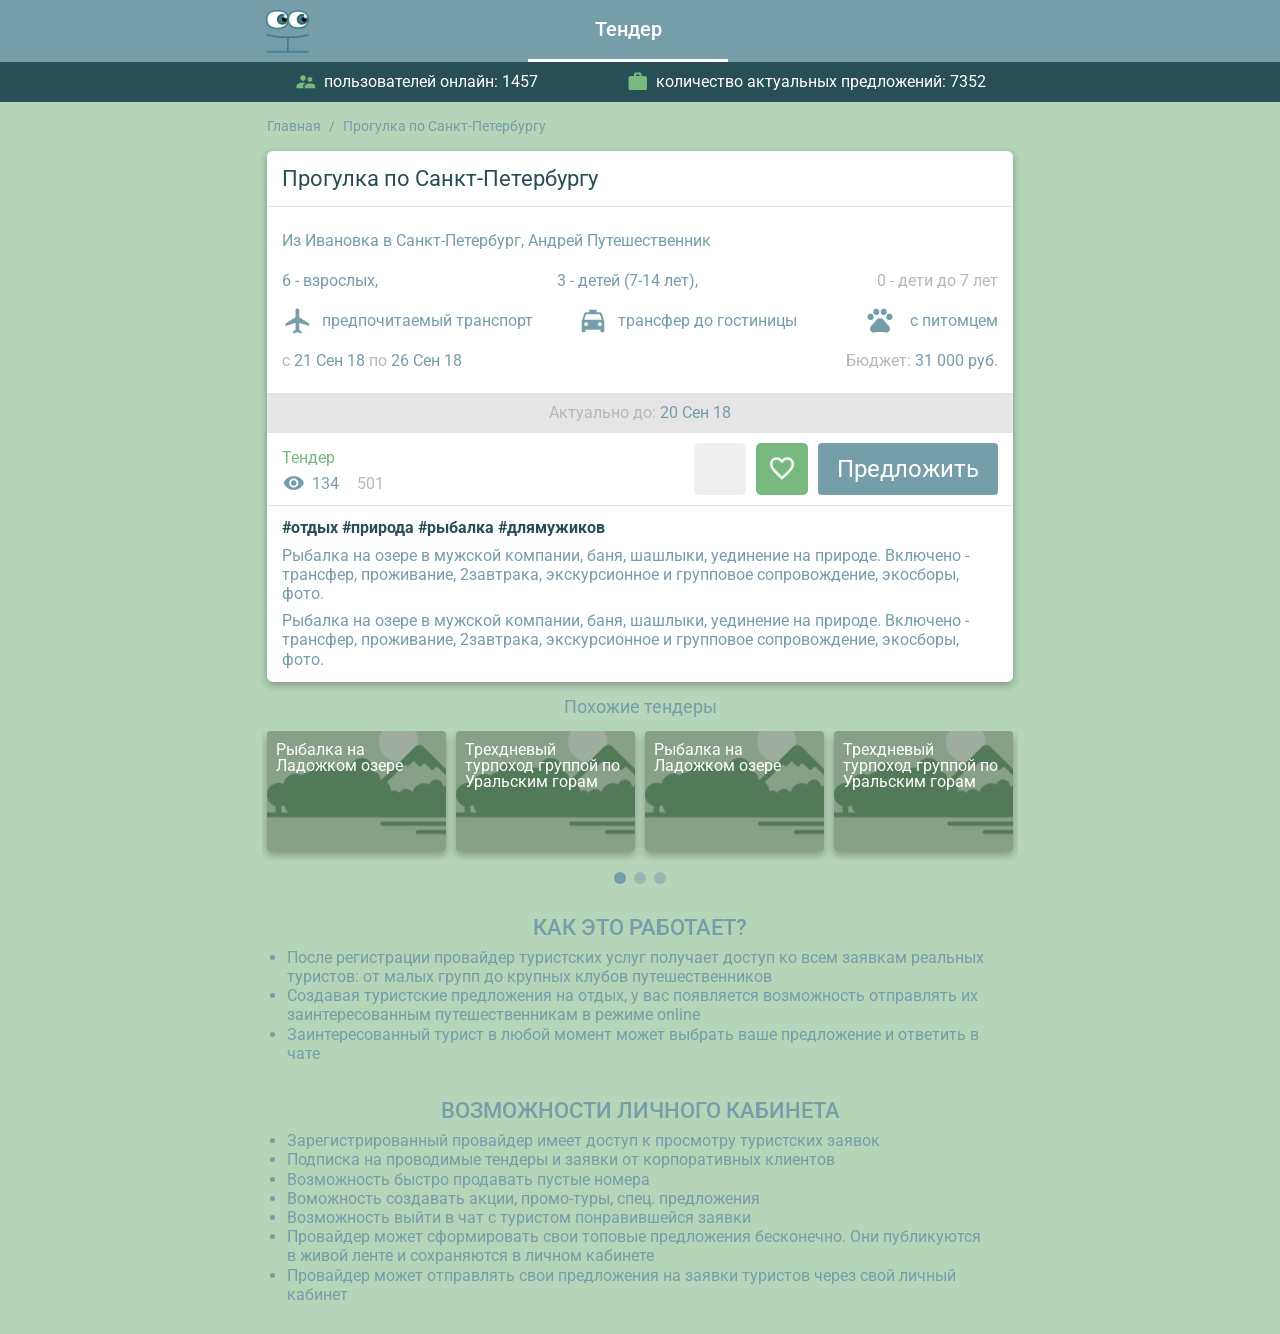
==== commit 962efe67: "add new style" ====
--- a/files/index.html
+++ b/files/index.html
@@ -75,6 +75,12 @@
       <div class="clearfix"></div>
     </div>
   </header>
+  <div class="metrics">
+    <div class="wrapper metrics__inner">
+      <div class="metrics__item metric metric--users">пользователей онлайн: 1457</div>
+      <div class="metrics__item metric metric--offers">количество актуальных предложений: 7352</div>
+    </div>
+  </div>
   <article>
     <div class="wrapper">
       <div class="tender-page__inner">
@@ -85,7 +91,7 @@
           <li class="active bredcrumb-page">Прогулка по Санкт-Петербургу</li>
         </ul>
 
-        <div class="tender-page__wrapper tender-page__wrapper--no-active">
+        <div class="tender-page__wrapper ">
           <div class="tender-page__line tender-page__line--bb">
             <h2 class="tender-page__title ">Прогулка по Санкт-Петербургу</h2>
           </div>
@@ -93,8 +99,13 @@
             <div class="tender-page__address">Из Ивановка в Санкт-Петербург, Андрей Путешественник</div>
             <div class="tender-page__people"><span>6 - взрослых, </span><span>3 - детей (7-14 лет), </span><span class="chat-toggle__people--no-active">0 - дети до 7 лет</span></div>
             <div class="tender-page__info">
-              <div class="tender-page__transport"><span class="tender-page__transport-icon tender-page__transport-icon--aircraft"></span> предпочитаемый транспорт</div>
-              <div class="tender-page__animal">с питомцем</div>
+              <div class="tender-page__info-line">
+                <div class="tender-page__transport-wrapper">
+                  <span class="tender-page__transport"><span class="tender-page__transport-icon tender-page__transport-icon--aircraft"></span> предпочитаемый транспорт</span>
+                  <span class="tender-page__transfer">трансфер до гостиницы</span>
+                </div>
+                <div class="tender-page__animal">с питомцем</div>
+              </div>
               <div class="tender-page__date"><span class="tender-page__text-def">с</span> 21 Сен 18 <span class="tender-page__text-def">по</span> 26 Сен 18</div>
               <div class="tender-page__budget"><span class="tender-page__text-def">Бюджет: </span> 31 000 руб.</div>
             </div>
@@ -102,7 +113,13 @@
           <div class="tender-page__actual"><span class="tender-page__text-def">Актуально до:</span> 20 Сен 18</div>
 
           <div class="tender-page__line tender-page__line--flex dropdown tender-page__line--bb">
-            <div class="tender-page__info-number">218</div>
+            <div class="tender-page__info-number-wrapper">
+              <div class="tender-page__info-number-text">Тендер</div>
+              <div class="tender-page__info-number-inner">
+                <div class="tender-page__info-number-views">134</div>
+                <div class="tender-page__info-number">501</div>
+              </div>
+            </div>
             <div class="share"><button class="share__button" type="button"></button><div class="share__wrapper">
                 <div class="share__text">Поделиться</div>
                 <div class="ya-share2 ya-share2_inited" data-services="vkontakte,facebook,gplus,whatsapp,odnoklassniki" data-title="Тендер на турпортале 8h.ru Прогулка по Санкт-Петербургу" data-description="Тестовая заявка">
--- a/files/style.css
+++ b/files/style.css
@@ -3927,6 +3927,49 @@
   font-weight: 400;
 }
 
+
+.metrics {
+	background-color: #284f56;
+}
+
+.metrics__inner {
+	display: flex;
+	justify-content: space-between;
+	align-items: center;
+	height: 40px;
+	padding-left: 38px;
+	padding-right: 38px;
+}
+
+.metric {
+	font-size: 16px;
+	line-height: 16px;
+	color: #fff;
+	padding-left: 30px;
+	position: relative;
+}
+
+.metric:before {
+	content: '';
+	width: 22px;
+	height: 22px;
+	position: absolute;
+	left: 0;
+	background-repeat: no-repeat;
+	background-position: center;
+}
+
+.metric--users:before {
+	background-image: url('../images/users-icon.png');
+	top: -3px;
+}
+
+.metric--offers:before {
+	background-image: url('../images/offer-icon.png');
+	top: -4px;
+}
+
+
 .tender-page.common-page .header__tab {
 	width: 200px;
 	text-align: center;
@@ -4010,7 +4053,6 @@
 .tender-page__line--flex {
 	display: flex;
 	flex-wrap: wrap;
-	align-items: center;
 	position: relative;
 }
 
@@ -4038,16 +4080,30 @@
 .tender-page__info {
 	display: flex;
 	justify-content: space-between;
-	align-items: center;
 	flex-wrap: wrap;
 	margin-top: 20px;
 }
 
+.tender-page__info-line {
+	display: flex;
+	justify-content: space-between;
+	width: 100%;
+	align-items: flex-start;
+}
+
+.tender-page__transport-wrapper {
+	display: flex;
+	flex-wrap: wrap;
+	width: calc(100% - 150px);
+}
+
 .tender-page__transport {
 	margin-bottom: 20px;
+	display: inline-block;
 	margin-right: auto;
 	position: relative;
 	padding-left: 40px;
+	margin-right: 45px;
 }
 
 .tender-page__transport-icon {
@@ -4063,6 +4119,25 @@
 .tender-page__transport-icon--aircraft {
 	background: url('../images/flight.png') center no-repeat;
 }
+
+.tender-page__transfer {
+	position: relative;
+	padding-left: 40px;
+	display: inline-block;
+	margin-bottom: 20px;
+}
+
+.tender-page__transfer:before {
+	content: '';
+	width: 30px;
+	height: 30px;
+	position: absolute;
+	left: 0;
+	top: 50%;
+	transform: translateY(-50%);
+	background: url('../images/auto.png') center no-repeat;
+}
+
 .tender-page__animal {
 	text-align: right;
 	margin-bottom: 20px;
@@ -4082,7 +4157,6 @@
 }
 
 .tender-page__date {
-	width: 70%;
 	margin-right: auto;
 }
 
@@ -4103,26 +4177,40 @@
 	margin-top: 12px;
 	text-align: center;
 }
+
+.tender-page__info-number-wrapper {
+	margin-top: 5px;
+	margin-right: 5px;
+}
+
 .tender-page__info-number {
-  position: relative;
-	padding-top: 27px;
 	color: #b7b7b7;
-	margin-right: 5px;
-	width: 70px;
-	font-size: 16px;
-}
-.tender-page__info-number:before {
-    content: 'Тендер';
-    color: #77b97e;
-    font-family: Roboto;
-    font-weight: 400;
-    display: block;
-		position: absolute;
-		font-size: 16px;
-    top: 0;
-    left: 0;
-}
-
+}
+
+.tender-page__info-number-text {
+	color: #77b97e;
+}
+
+.tender-page__info-number-inner {
+	display: flex;
+	margin-top: 6px;
+}
+
+.tender-page__info-number-views {
+	position: relative;
+	padding-left: 30px;
+	margin-right: 18px;
+}
+
+.tender-page__info-number-views:before {
+	content: '';
+	width: 22px;
+	height: 22px;
+	position: absolute;
+	left: 0;
+	top: -2px;
+	background: url('../images/eye-small.png') center no-repeat;
+}
 
 
 .tender-page .tender-page__dropdown-menu {
@@ -4324,7 +4412,23 @@
 	position: absolute;
 	border-radius: 6px;
 	z-index: 10;
-	pointer-events: none;
+}
+.tender-page__wrapper--no-active:after {
+	content: 'Тендер снят';
+	position: absolute;
+	top: 25px;
+	padding-top: 80px;	
+	width: 100%;
+	left: 0;
+	text-align: center;
+	display: block;
+	color: white;
+	font-size: 22px;
+	font-weight: 400;
+	line-height: 25px;
+	z-index: 100;
+	margin: 0;
+	background: url("../images/not-actual.png") center no-repeat;
 }
 .tender-page__wrapper--no-active .tender-page__title {
 	color: #b7b7b7;
@@ -4337,10 +4441,13 @@
 .tender-page__wrapper--no-active .tender-page__animal:before {
 	background-image: url('../images/pets_gray.png');
 }
+.tender-page__wrapper--no-active .tender-page__info-number-views:before {
+	background-image: url('../images/eye-small_gray.png');
+}
 .tender-page__wrapper--no-active .tender-page__actual {
 	color: #b7b7b7;
 }
-.tender-page__wrapper--no-active .tender-page__info-number:before {
+.tender-page__wrapper--no-active .tender-page__info-number-text {
 	color: #b7b7b7;
 }
 .tender-page__wrapper--no-active .share__button {
@@ -4813,6 +4920,16 @@
 
 /*large-phones*/
 @media screen and (max-width: 767px) {
+
+	.metrics__inner {
+		flex-wrap: wrap;
+		height: 60px;
+	}
+
+	.metric {
+		width: 100%;
+	}
+
 	.cabinet-hoteler-page:before {
 		display: none;
 	}
@@ -5015,6 +5132,35 @@
 /*small-phones*/
 @media screen and (max-width: 599px) {
 
+	.metrics__inner {
+		height: 50px;
+		padding-left: 9px;
+		padding-right: 9px;
+		padding-top: 6px;
+		padding-bottom: 4px;
+		box-sizing: border-box;
+	}
+
+	.metric {
+		font-size: 10px;
+		padding-left: 21px;
+	}
+
+	.metric:before {
+		width: 14px;
+		height: 14px;
+		background-size: 12px;
+		left: -1px;
+	}
+
+	.metric--users:before {
+		top: 0;
+	}
+
+	.metric--offers:before {
+		top: -1px;
+	}
+
 	.other-host {
 		font-size: 12px;
 		line-height: 16px;
@@ -6007,6 +6153,13 @@
 	border-radius: 4px;
 }
 
+.tender-page__wrapper--no-active:after {
+	font-size: 14px;
+	line-height: 16px;
+	background-size: 16px;
+	padding-top: 50px;
+}
+
 .tender-page__line {
 	padding: 4px 8px;
 	font-size: 10px;
@@ -6029,9 +6182,18 @@
 .tender-page__info {
 	margin-top: 8px;
 }
+
+.tender-page__transport-wrapper {
+	width: calc(100% - 95px);
+}
 .tender-page__transport {
-	margin-bottom: 9px;
+	margin-bottom: 6px;
 	padding-left: 26px;
+	margin-right: 10px;
+}
+.tender-page__transfer {
+	padding-left: 26px;
+	margin-bottom: 6px;
 }
 .tender-page__transport-icon {
 	width: 18px;
@@ -6039,9 +6201,15 @@
 	background-size: 16px;
 }
 
+.tender-page__transfer:before {
+	width: 18px;
+	height: 18px;
+	background-size: 14px;
+}
+
 .tender-page__animal {
 	padding-left: 28px;
-	margin-bottom: 9px;
+	margin-bottom: 6px;
 }
 
 .tender-page__animal:before {
@@ -6050,11 +6218,6 @@
 	background-size: 16px;
 }
 
-.tender-page__budget {
-	margin-top: 4px;
-	width: 100%;
-	text-align: left;
-}
 
 .tender-page__actual {
 	height: 20px;
@@ -6063,14 +6226,24 @@
 	margin-top: 6px;
 }
 
-.tender-page__info-number {
-	font-size: 10px;
-	padding-top: 20px;
-	width: 40px;
-}
-.tender-page__info-number:before {
-		font-size: 10px;
-		top: 2px;
+.tender-page__info-number-wrapper {
+	margin-top: 0;
+}
+
+.tender-page__info-number-inner {
+	margin-top: 2px;
+}
+
+.tender-page__info-number-views {
+	padding-left: 16px;
+	margin-right: 7px;
+}
+
+.tender-page__info-number-views:before {
+	width: 14px;
+	height: 14px;
+	background-size: 14px;
+	top: 0;
 }
 
 .block-main .col-3 .dropdown .dropdown-menu {
